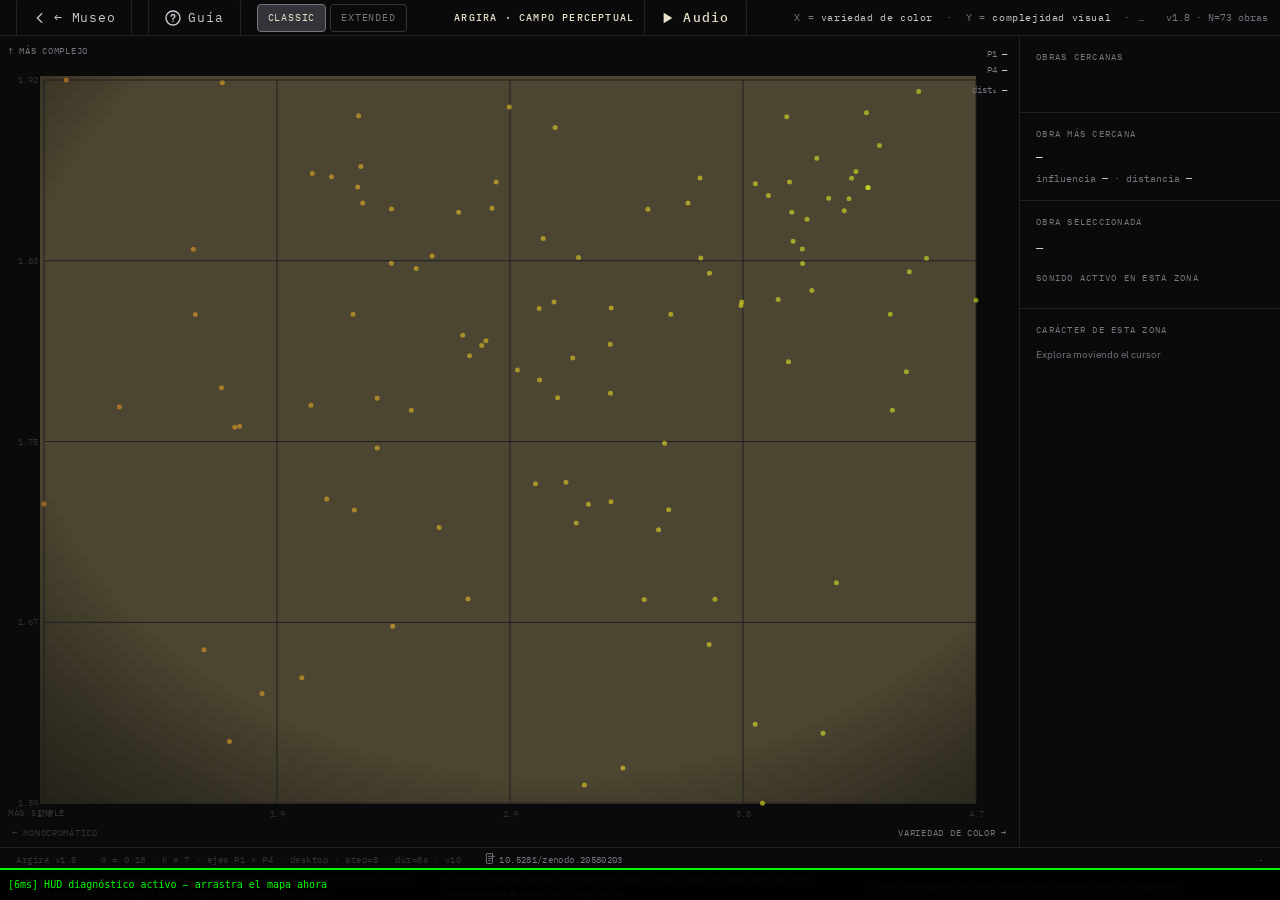
==== index.html @ 4bb85583 "Add files via upload" ====
<!DOCTYPE html>
<html lang="es">
<head>
<meta charset="UTF-8">
<meta name="viewport" content="width=device-width, initial-scale=1.0">
<title>Argira — Campo Perceptual</title>
<style>
  @import url('https://fonts.googleapis.com/css2?family=IBM+Plex+Mono:wght@300;400;500&family=IBM+Plex+Sans:wght@300;400&display=swap');

  *, *::before, *::after { box-sizing: border-box; margin: 0; padding: 0; }

  /* SKIP LINK — WCAG 2.4.1
     VoiceOver iOS lee skip-links aunque no reciban foco por teclado.
     clip-path/clip es el patrón correcto: oculta visualmente pero
     mantiene el nodo en el árbol de accesibilidad. */
  .skip-link {
    position: absolute;
    top: 8px;
    left: 16px;
    z-index: 9999;
    padding: 10px 18px;
    background: #e8e0c8;
    color: #0a0a0b;
    font-family: 'IBM Plex Mono', monospace;
    font-size: 13px;
    font-weight: 500;
    border-radius: 4px;
    text-decoration: none;
    clip: rect(0 0 0 0);
    clip-path: inset(50%);
    white-space: nowrap;
    overflow: hidden;
    width: 1px;
    height: 1px;
  }
  .skip-link:focus {
    clip: auto;
    clip-path: none;
    width: auto;
    height: auto;
    overflow: visible;
    white-space: normal;
    outline: 3px solid #e8c84a;
    outline-offset: 2px;
  }

  /* BOTÓN VOLVER AL MUSEO — dentro del header, no fixed */
  #btn-volver-museo {
    display: flex;
    align-items: center;
    gap: 7px;
    padding: 10px 16px;
    min-height: 44px;
    background: transparent;
    border: 1.5px solid var(--border);
    border-radius: 6px;
    color: var(--text);
    font-family: var(--mono);
    font-size: 13px;
    letter-spacing: 0.06em;
    text-decoration: none;
    cursor: pointer;
    white-space: nowrap;
    flex-shrink: 0;
    transition: background 0.15s, color 0.15s, border-color 0.15s;
  }
  #btn-volver-museo:hover {
    background: var(--accent);
    color: #0a0a0b;
    border-color: var(--accent);
  }
  #btn-volver-museo:focus-visible {
    background: var(--accent);
    color: #0a0a0b;
    border-color: var(--accent);
    outline: 3px solid #e8c84a;
    outline-offset: 2px;
  }

  :root {
    --bg:       #0a0a0b;
    --surface:  #111113;
    --border:   #222226;
    --dim:      #333339;
    --text:     #c8c8d0;
    --muted:    #767680; /* era #55555f — ratio 3.6:1 → ahora ≈4.6:1 AA */
    --accent:   #e8e0c8;
    --cursor:   #ffffff;
    --heat-lo:  #1a2a3a;
    --heat-hi:  #4a3a1a;
    --mono: 'IBM Plex Mono', monospace;
    --sans: 'IBM Plex Sans', sans-serif;
  }

  html, body {
    height: 100%;
    background: var(--bg);
    color: var(--text);
    font-family: var(--mono);
    font-size: 12px;
    line-height: 1.5;
    overflow: hidden;
    overscroll-behavior: none;
  }

  #app {
    display: grid;
    grid-template-columns: 1fr 260px;
    grid-template-rows: 36px 1fr 24px auto;
    grid-template-areas:
      "header  header"
      "canvas  panel"
      "footer  footer"
      "desc    desc";
    /* 100dvh (no svh): #app debe cubrir siempre la pantalla VISIBLE real,
       incluso cuando la barra de Chrome se oculta y el viewport crece —
       si no, queda un hueco debajo y la página entera hace scroll.
       El mapa no salta por esto: mapWrap/panel usan svh (ver más abajo),
       así que aunque #app crezca un poco, ellos no fluctúan; solo puede
       quedar un margen inerte que overflow:hidden en body ya contiene. */
    height: 100dvh;
    gap: 0;
  }

  /* HEADER */
  header {
    grid-area: header;
    display: flex;
    align-items: center;
    padding: 0 12px 0 16px;
    border-bottom: 1px solid var(--border);
    gap: 16px;
    overflow: hidden;
  }
  .logo {
    display: none; /* oculto temporalmente — rollback: cambiar a display:block */
  }
  .header-axes {
    font-size: 10px;
    color: var(--muted);
    letter-spacing: 0.06em;
    overflow: hidden;
    text-overflow: ellipsis;
    white-space: nowrap;
    flex: 1;
    min-width: 0;
  }
  .header-axes span { color: var(--text); }
  .header-right {
    font-size: 10px;
    color: var(--muted);
    white-space: nowrap;
    flex-shrink: 0;
  }
  @media (max-width: 700px), (pointer: coarse) {
    .header-axes { display: none; }
    .header-right { display: none; }
    #btn-volver-museo { font-size: 12px; padding: 8px 10px; gap: 0; }
    #btn-volver-museo .label-long { display: none; }
  }
  /* label responsivo — breakpoint ampliado para cubrir móviles landscape y tablets */
  .label-short { display: none; }
  @media (max-width: 960px) {
    .label-long  { display: none; }
    .label-short { display: inline; }
  }

  /* CANVAS AREA */
  #mapWrap {
    grid-area: canvas;
    position: relative;
    overflow: hidden;
    border-right: 1px solid var(--border);
    min-height: 0;
    touch-action: none; /* impide que Android interprete el gesto como scroll */
  }
  canvas {
    display: block;
    width: 100%;
    height: 100%;
    touch-action: none;
    cursor: none; /* cursor personalizado: solo en el área del mapa, no en controles */
  }

  /* MAP NODES — foco visible para teclado / AT (WCAG 2.4.7)
     El outline se renderiza aunque el botón tenga opacity:0.
     No requiere lógica canvas — CSS puro, más simple y fiable. */
  #map-overlay,
  .map-node {
    touch-action: none;
  }
  .map-node:focus-visible {
    outline: 2px solid #e8c84a;
    outline-offset: 2px;
    border-radius: 50%;
  }

  /* AXIS LABELS on canvas */
  .axis-label {
    position: absolute;
    font-family: var(--mono);
    font-size: 9px;
    color: var(--muted);
    letter-spacing: 0.08em;
    pointer-events: none;
    text-transform: uppercase;
  }
  #axisX { bottom: 8px; right: 12px; }
  #axisY { top: 8px; left: 8px; }
  #axisX-lo { bottom: 8px; left: 12px; color: var(--dim); }
  #axisY-lo { bottom: 28px; left: 8px; color: var(--dim); }

  /* COORDINATES */
  #coords {
    position: absolute;
    top: 10px;
    right: 12px;
    font-size: 9px;
    color: var(--muted);
    text-align: right;
    pointer-events: none;
    line-height: 1.8;
  }
  #coords .val { color: var(--text); }

  /* SIDE PANEL */
  #panel {
    grid-area: panel;
    display: flex;
    flex-direction: column;
    overflow: hidden;
    min-height: 0;
    min-width: 0;
  }

  .panel-section {
    padding: 14px 16px;
    border-bottom: 1px solid var(--border);
    min-width: 0;
    overflow-wrap: anywhere;
  }
  .panel-label {
    font-size: 9px;
    letter-spacing: 0.14em;
    color: var(--muted);
    text-transform: uppercase;
    margin-bottom: 10px;
  }

  /* DOMINANT WORK — fila: texto a la izquierda, miniatura a la derecha.
     Tamaño en em (no px fijo) para escalar con el tamaño de fuente del
     contexto: más grande en desktop, compacta en móvil. Se mantiene
     acotada al alto natural del bloque de texto (título + score) para
     no aumentar la altura de la fila del panel: en desktop #panel
     comparte fila 1fr con #mapWrap, así que cualquier crecimiento del
     panel encoge el mapa y "mueve" los puntos dibujados. */
  #dominantRow {
    display: flex;
    align-items: flex-start;
    gap: 10px;
  }
  #dominantTextCol {
    flex: 1;
    min-width: 0;
  }
  /* #dominantImgWrap eliminado del HTML (ver comentario junto a #dominantRow):
     su carga asíncrona coincidía con el resize del mapa al soltar el touch. */

  #dominantTitle {
    font-size: 11px;
    color: var(--accent);
    font-weight: 500;
    line-height: 1.4;
    margin-bottom: 6px;
    word-break: break-word;
  }
  #dominantScore {
    font-size: 10px;
    color: var(--muted);
  }
  #dominantScore span { color: var(--text); }

  /* NEIGHBOURS */
  #neighbours {
    display: flex;
    flex-direction: column;
    gap: 8px;
    max-height: 220px;
    overflow-y: auto;
    padding: 14px 16px;
  }
  .neighbour-row {
    display: grid;
    grid-template-columns: 1fr auto;
    gap: 4px;
    align-items: center;
  }
  .n-label {
    font-size: 10px;
    color: var(--text);
    white-space: nowrap;
    overflow: hidden;
    text-overflow: ellipsis;
  }
  .n-weight {
    font-size: 10px;
    color: var(--muted);
    text-align: right;
    min-width: 36px;
  }
  .n-bar-wrap {
    grid-column: 1 / -1;
    height: 2px;
    background: var(--border);
    border-radius: 1px;
  }
  .n-bar {
    height: 100%;
    background: var(--accent);
    border-radius: 1px;
    transition: width 0.12s ease;
  }

  /* SONIC PARAMS */
  .sonic-grid {
    display: grid;
    grid-template-columns: auto 1fr auto;
    gap: 3px 8px;
    align-items: center;
  }
  .s-key { font-size: 9px; color: var(--muted); }
  .s-bar-wrap { height: 2px; background: var(--border); border-radius: 1px; }
  .s-bar { height: 100%; background: var(--dim); border-radius: 1px; transition: width 0.12s ease; }
  .s-val { font-size: 9px; color: var(--text); text-align: right; }

  /* REGION */
  #regionText {
    font-size: 10px;
    color: var(--muted);
    line-height: 1.6;
    font-family: var(--sans);
    word-break: break-word;
    overflow-wrap: anywhere;
  }

  /* ANCHOR IMAGE — caja de preview grande eliminada del HTML (ver comentario
     junto a #anchorSection): recortaba la imagen (object-fit:cover en
     80/120px) y su carga asíncrona coincidía con el resize del mapa al
     soltar el touch. Solo se conserva el título. */

  #dominantTitle, #anchorTitle {
    word-break: break-word;
    overflow-wrap: anywhere;
    white-space: normal;
  }

  /* FOOTER PINNED */
  #pinnedState {
    display: none;
    gap: 6px;
    align-items: center;
    flex-shrink: 1;
    min-width: 0;
    max-width: 45%;
    overflow: hidden;
  }
  #pinnedTitle {
    color: var(--text);
    letter-spacing: 0.04em;
    overflow: hidden;
    text-overflow: ellipsis;
    white-space: nowrap;
    min-width: 0;
  }

  /* STATUS BAR */
  footer {
    grid-area: footer;
    display: flex;
    align-items: center;
    padding: 0 16px;
    border-top: 1px solid var(--border);
    gap: 24px;
    font-size: 9px;
    color: var(--muted);
    letter-spacing: 0.06em;
    overflow: hidden;
    min-width: 0;
  }
  footer span { color: var(--dim); }
  #status { margin-left: auto; flex-shrink: 0; }
  /* modeLabel: texto informativo largo (σ, k, ejes) — se trunca antes que
     forzar el ensanche del footer al aparecer pinnedState al soltar. */
  #modeLabel {
    flex-shrink: 1;
    min-width: 0;
    overflow: hidden;
    text-overflow: ellipsis;
    white-space: nowrap;
  }
  /* ── MÓVIL: layout vertical + bottom sheet ─────────────── */
  @media (max-width: 700px), (pointer: coarse) {
    #app {
      grid-template-columns: 1fr;
      /* mapWrap y panel usan alturas fijas en svh (small viewport height:
         el tamaño MÁS PEQUEÑO posible, con la barra de Chrome visible).
         svh no cambia cuando la barra se oculta/muestra al tocar la
         pantalla — a diferencia de dvh, que sí fluctúa con cada touch y
         disparaba un resize real del canvas justo al soltar el dedo. */
      grid-template-rows: 36px 62svh 22svh 24px auto;
      grid-template-areas:
        "header"
        "canvas"
        "panel"
        "footer"
        "desc";
    }
    #mapWrap {
      border-right: none;
      border-bottom: 1px solid var(--border);
      height: 62svh;
      min-height: 0;
      min-width: 0;
    }
    #panel {
      grid-row: 3;
      height: 22svh;
      min-height: 80px;
      overflow-y: auto;
      overflow-x: hidden;
      border-top: 2px solid var(--border);
      flex-direction: column;
      flex-wrap: nowrap;
      background: var(--surface);
      position: relative;
    }
    /* panel drag handle visual — aria-hidden, el botón real está en HTML */
    /* DESACTIVADO: caja gris visible debajo del mapa — comentado a petición.
       Para reactivar, descomentar el bloque de abajo. */
    /*
    #panel::before {
      content: '';
      display: block;
      width: 40px;
      height: 4px;
      background: var(--dim);
      border-radius: 2px;
      margin: 8px auto 4px;
      flex-shrink: 0;
      flex-basis: 100%;
      pointer-events: none;
    }
    */
    #panel-toggle-btn {
      position: absolute;
      top: 0; left: 0; right: 0;
      height: 24px;
      background: transparent;
      border: none;
      cursor: ns-resize;
      z-index: 1;
    }
    #panel-toggle-btn:focus {
      outline: 2px solid #e8c84a;
      outline-offset: -2px;
    }
    /* Altura fija siempre — antes crecía a 55dvh y encogía #mapWrap (1fr),
       lo que disparaba resize() del canvas y "movía" los puntos del mapa.
       Ahora el panel no cambia de tamaño; solo se hace scroll interno
       (#panel ya tiene overflow-y:auto) para ver más contenido. */
    #panel.expanded { height: 22svh; }
    .panel-section { flex: 0 0 auto; width: 100%; border-right: none; }
    #dominantTitle { font-size: 10px; }
    /* Antes oculto (display:none) hasta expandir el panel — con el panel
       ahora en columna con scroll único, se muestra siempre pero con
       altura propia acotada + scroll interno, para no empujar el resto
       de secciones fuera de vista. */
    #neighbours { max-height: 78px; overflow-y: auto; flex: 0 0 auto; }
    footer { font-size: 8px; gap: 8px; padding: 0 8px; }
  }

  /* DESCRIPTION BAR — collapsible on mobile */
  #descBar {
    grid-area: desc;
    display: flex;
    align-items: stretch;
    border-top: 1px solid var(--border);
    background: var(--surface);
    font-size: 9px;
    color: var(--muted);
    line-height: 1.55;
    font-family: var(--sans);
    overflow: hidden;
  }
  /* Toggle button — hidden on desktop */
  #descToggle {
    display: none;
  }
  #descContent {
    display: flex;
    align-items: center;
    padding: 0 16px;
    gap: 10px;
    flex: 1;
  }
  #descBar .desc-sep {
    color: var(--dim);
    flex-shrink: 0;
  }
  #descBar .desc-block {
    flex: 1;
  }
  @media (max-width: 700px), (pointer: coarse) {
    #descBar {
      font-size: 8px;
      flex-direction: column;
    }
    #descToggle {
      display: flex;
      align-items: center;
      justify-content: space-between;
      padding: 0 10px;
      min-height: 28px;
      background: transparent;
      border: none;
      color: var(--muted);
      font-family: var(--mono);
      font-size: 8px;
      letter-spacing: 0.08em;
      text-transform: uppercase;
      cursor: pointer;
      width: 100%;
      text-align: left;
    }
    #descToggle:focus {
      outline: 2px solid #e8c84a;
      outline-offset: -2px;
    }
    #descToggle .desc-chevron {
      font-size: 10px;
      transition: transform 0.2s;
      color: var(--dim);
    }
    #descBar.open #descToggle .desc-chevron { transform: rotate(180deg); }
    #descContent {
      display: none;
      flex-direction: column;
      padding: 0 10px 10px;
      gap: 6px;
      align-items: flex-start;
    }
    #descBar.open #descContent { display: flex; }
    #descBar .desc-sep { display: none; }
    #descBar .desc-block { flex: none; }
  }

  /* ── SELECTOR DE MODO ───────────────────────────────── */
  #mode-selector {
    display: flex;
    align-items: center;
    gap: 4px;
    flex-shrink: 0;
  }
  .mode-btn {
    padding: 5px 10px;
    min-height: 28px;
    background: transparent;
    border: 1px solid var(--dim);
    border-radius: 4px;
    color: var(--muted);
    font-family: var(--mono);
    font-size: 10px;
    letter-spacing: 0.08em;
    text-transform: uppercase;
    cursor: pointer;
    white-space: nowrap;
    transition: background 0.15s, color 0.15s, border-color 0.15s;
  }
  .mode-btn:hover {
    border-color: var(--muted);
    color: var(--text);
  }
  .mode-btn.active {
    background: var(--dim);
    border-color: var(--muted);
    color: var(--accent);
  }
  .mode-btn:focus-visible {
    outline: 2px solid #e8c84a;
    outline-offset: 2px;
  }
  @media (max-width: 700px), (pointer: coarse) {
    #mode-selector { gap: 3px; }
    .mode-btn { font-size: 9px; padding: 4px 7px; }
  }

  /* ── BOTÓN AYUDA EN HEADER ──────────────────────────── */
  #btn-ayuda {
    display: flex;
    align-items: center;
    gap: 7px;
    padding: 10px 16px;
    min-height: 44px;
    background: transparent;
    border: 1.5px solid var(--border);
    border-radius: 6px;
    color: var(--text);
    font-family: var(--mono);
    font-size: 13px;
    letter-spacing: 0.06em;
    cursor: pointer;
    white-space: nowrap;
    flex-shrink: 0;
    transition: background 0.15s, color 0.15s, border-color 0.15s;
  }
  #btn-ayuda:hover {
    background: var(--dim);
    border-color: var(--muted);
  }
  #btn-ayuda:focus-visible {
    outline: 3px solid #e8c84a;
    outline-offset: 2px;
  }

  /* ── BACKDROP ───────────────────────────────────────── */
  #ayuda-backdrop {
    position: fixed;
    inset: 0;
    background: rgba(0,0,0,0.72);
    z-index: 10000;
    backdrop-filter: blur(2px);
    animation: backdropIn 0.18s ease;
  }
  @keyframes backdropIn { from { opacity: 0; } to { opacity: 1; } }

  /* ── MODAL ──────────────────────────────────────────── */
  #ayuda-modal {
    position: fixed;
    top: 50%;
    left: 50%;
    transform: translate(-50%, -50%);
    z-index: 10001;
    width: min(560px, calc(100vw - 24px));
    background: var(--surface);
    border: 1px solid var(--dim);
    border-radius: 6px;
    box-shadow: 0 24px 64px rgba(0,0,0,0.7);
    animation: modalIn 0.2s cubic-bezier(0.16,1,0.3,1);
    outline: none;
  }
  @keyframes modalIn {
    from { opacity: 0; transform: translate(-50%, calc(-50% + 12px)); }
    to   { opacity: 1; transform: translate(-50%, -50%); }
  }

  #ayuda-inner {
    padding: 26px 28px 24px;
  }

  /* Header del modal */
  #ayuda-header {
    display: flex;
    align-items: center;
    margin-bottom: 18px;
  }
  #ayuda-titulo {
    font-size: 13px;
    font-weight: 500;
    letter-spacing: 0.14em;
    color: var(--accent);
    text-transform: uppercase;
  }
  #ayuda-close {
    display: flex;
    align-items: center;
    justify-content: center;
    gap: 8px;
    width: 100%;
    min-height: 44px;
    margin-top: 8px;
    background: transparent;
    border: 1.5px solid var(--border);
    border-radius: 6px;
    color: var(--muted);
    cursor: pointer;
    font-family: var(--mono);
    font-size: 13px;
    letter-spacing: 0.08em;
    transition: color 0.12s, border-color 0.12s, background 0.12s;
  }
  #ayuda-close:hover { color: var(--text); border-color: var(--muted); background: var(--dim); }
  #ayuda-close:focus-visible { outline: 3px solid #e8c84a; outline-offset: 2px; }

  /* Lista de pasos */
  #ayuda-pasos {
    list-style: none;
    display: flex;
    flex-direction: column;
    gap: 20px;
    margin-bottom: 24px;
  }
  #ayuda-pasos li {
    display: grid;
    grid-template-columns: 24px 1fr;
    gap: 12px;
    align-items: start;
    font-size: 15px;
    color: var(--text);
    line-height: 1.7;
    font-family: var(--sans);
  }
  .ayuda-num {
    font-family: var(--mono);
    font-size: 11px;
    color: var(--muted);
    letter-spacing: 0.06em;
    padding-top: 3px;
  }
  #ayuda-pasos strong { color: var(--accent); font-weight: 500; }

  /* Botón escuchar */
  #ayuda-audio-btn {
    display: flex;
    align-items: center;
    gap: 7px;
    width: 100%;
    padding: 11px 16px;
    background: transparent;
    border: 1px solid var(--dim);
    border-radius: 4px;
    color: var(--muted);
    font-family: var(--mono);
    font-size: 12px;
    letter-spacing: 0.08em;
    cursor: pointer;
    margin-bottom: 20px;
    transition: color 0.12s, border-color 0.12s, background 0.12s;
  }
  #ayuda-audio-btn:hover { color: var(--text); border-color: var(--muted); }
  #ayuda-audio-btn.playing { color: var(--accent); border-color: var(--accent); }
  #ayuda-audio-btn:focus-visible { outline: 3px solid #e8c84a; outline-offset: 2px; }

  /* NAV — logo-group, btn-audio-header */
  .logo-group {
    display: flex;
    align-items: center;
    gap: 10px;
    flex-shrink: 0;
  }

  /* ── BLOQUE CENTRAL HEADER ──────────────────────────── */
  .header-center-block {
    display: flex;
    align-items: center;
    gap: 10px;
    flex: 1;
    justify-content: center;
    min-width: 0;
    overflow: hidden;
  }
  .header-title-text {
    font-size: 10px;
    font-family: var(--mono);
    color: var(--accent);
    letter-spacing: 0.12em;
    font-weight: 500;
    white-space: nowrap;
    overflow: hidden;
    text-overflow: ellipsis;
    flex-shrink: 1;
    min-width: 0;
  }
  @media (max-width: 700px), (pointer: coarse) {
    .header-title-text { display: none; }
    .header-center-block { justify-content: flex-start; flex: 0 0 auto; }
  }
  #btn-audio-header {
    display: flex;
    align-items: center;
    gap: 8px;
    padding: 10px 16px;
    min-height: 44px;
    background: transparent;
    border: 1.5px solid var(--border);
    border-radius: 6px;
    color: var(--accent);
    font-family: var(--mono);
    font-size: 13px;
    font-weight: 500;
    letter-spacing: 0.10em;
    cursor: pointer;
    white-space: nowrap;
    flex-shrink: 1;
    min-width: 0;
    max-width: 260px;
    transition: background 0.15s, color 0.15s, border-color 0.15s;
  }
  #btn-audio-header:hover { background: var(--accent); color: #0a0a0b; border-color: var(--accent); }
  #btn-audio-header:focus-visible { outline: 3px solid #e8c84a; outline-offset: 2px; }
  #btn-audio-header[aria-pressed="true"] {
    background: var(--dim);
    border-color: var(--muted);
    color: var(--accent);
  }

</style>
<link rel="stylesheet" href="explorer.css">
</head>



  <body>
<!-- Título de página para VoiceOver — visualmente oculto, siempre en árbol AT -->
<h1 style="position:absolute;clip:rect(0 0 0 0);clip-path:inset(50%);width:1px;height:1px;overflow:hidden;white-space:nowrap;">Argira, Campo Perceptual</h1>
<!-- NAVEGACIÓN ACCESIBLE — dos patrones distintos:
     skip-to-museum : gateway externo → lleva al contexto padre (museo)
     skip-to-panel  : skip link interno → accesibilidad intra-app (WCAG 2.4.1) -->
<a class="skip-link" href="https://argira.eus/argira-sonification/" id="skip-to-museum">Ir al Museo Accesible Argira</a>
<!-- Región de anuncio para lectores de pantalla — invisible, siempre presente -->
<div id="sr-announcer"
     role="status"
     aria-live="polite"
     aria-atomic="true"
     style="position:absolute;left:-999px;width:1px;height:1px;overflow:hidden;"></div>
<a class="skip-link" href="#panel" id="skip-to-panel">Ir al panel de estado</a>

<div id="app" role="application" aria-label="Campo perceptual interactivo de Argira">

  <header>
    <!-- Orden DOM = orden de tabulación para lectores de pantalla:
         1. Volver al museo  2. Guía  3. Audio/Campo perceptual -->
    <a id="btn-volver-museo"
       href="https://argira.eus/argira-sonification/"
       aria-label="Volver al Museo Accesible de Argira, sonificación de pinturas con VoiceOver y TalkBack">
      <svg width="14" height="14" viewBox="0 0 16 16" fill="none" aria-hidden="true">
        <path d="M10 3L5 8l5 5" stroke="currentColor" stroke-width="1.6" stroke-linecap="round" stroke-linejoin="round"/>
      </svg>
      <span class="label-long" aria-hidden="true">← Museo</span>
    </a>
    <button id="btn-ayuda"
            aria-label="Guía de uso accesible"
            aria-haspopup="dialog"
            aria-expanded="false">
      <svg width="16" height="16" viewBox="0 0 16 16" fill="none" aria-hidden="true">
        <circle cx="8" cy="8" r="7" stroke="currentColor" stroke-width="1.4"/>
        <path d="M6.2 6.3c0-1 .8-1.8 1.8-1.8s1.8.8 1.8 1.8c0 .8-.5 1.3-1.1 1.7C8.1 8.4 8 8.8 8 9.3" stroke="currentColor" stroke-width="1.4" stroke-linecap="round"/>
        <circle cx="8" cy="11.2" r=".75" fill="currentColor"/>
      </svg>
      Guía
    </button>
    <div id="mode-selector" role="group" aria-label="Selector de modo sonoro">
      <button class="mode-btn active" id="btn-mode-classic"
              aria-pressed="true"
              title="Modo classic: solo capa C1">classic</button>
      <button class="mode-btn" id="btn-mode-extended"
              aria-pressed="false"
              title="Modo extended: C1 + C2 + C3 + C4">extended</button>
    </div>
    <div class="header-center-block">
      <span class="header-title-text" aria-label="Argira · Campo Perceptual">
        <span class="label-long" aria-hidden="true">ARGIRA · CAMPO PERCEPTUAL</span>
        <span class="label-short" aria-hidden="true">ARGIRA</span>
      </span>
      <button id="btn-audio-header"
              aria-label="Iniciar campo perceptual de audio, explora obras con sonido"
              aria-pressed="false"
              title="Activar / desactivar audio del campo perceptual">
        <svg width="14" height="14" viewBox="0 0 16 16" fill="none" aria-hidden="true">
          <polygon points="3,2 13,8 3,14" fill="currentColor"/>
        </svg>
        <span class="label-long" aria-hidden="true">Audio</span>
        <span class="label-short" aria-hidden="true">Campo perceptual</span>
      </button>
    </div>
    <div class="logo">Mapa perceptual</div>
    <div class="header-axes">
      X = <span>variedad de color</span> &nbsp;·&nbsp;
      Y = <span>complejidad visual</span> &nbsp;·&nbsp;
      arriba = mayor complejidad
    </div>
    <div class="header-right">v1.8 · N=73 obras</div>
  </header>

  <div id="mapWrap" role="group" aria-label="Mapa perceptual de obras. 73 obras navegables. Desliza para explorar. Pulsa Enter para abrir una obra." tabindex="0">
    <canvas id="map" aria-hidden="true"></canvas>
    <div class="axis-label" id="axisX" aria-hidden="true">variedad de color →</div>
    <div class="axis-label" id="axisX-lo" aria-hidden="true">← monocromático</div>
    <div class="axis-label" id="axisY" aria-hidden="true">↑ más complejo</div>
    <div class="axis-label" id="axisY-lo" aria-hidden="true">más simple</div>
    <div id="coords" aria-hidden="true">
      <div>P1 <span class="val" id="cP1">—</span></div>
      <div>P4 <span class="val" id="cP4">—</span></div>
      <div style="margin-top:4px">dist₁ <span class="val" id="cDist">—</span></div>
    </div>
  </div>

  <section id="panel" tabindex="-1" aria-label="Estado del campo perceptual">
    <button id="panel-toggle-btn" aria-expanded="false" aria-controls="panel" aria-label="Expandir panel de información" hidden></button>

    <div class="panel-section" style="padding-bottom:10px" role="group" aria-label="Obras cercanas">
      <div class="panel-label" aria-hidden="true">Obras cercanas</div>
      <div id="neighbours"></div>
    </div>

    <div class="panel-section" role="group" aria-label="Obra más cercana">
      <div class="panel-label" aria-hidden="true">Obra más cercana</div>
      <div id="dominantRow">
        <div id="dominantTextCol">
          <div id="dominantTitle">—</div>
          <div id="dominantScore" aria-hidden="true">influencia <span id="dWeight">—</span> · distancia <span id="dDist">—</span></div>
        </div>
        <!-- Miniatura desactivada: su carga asíncrona coincidía con el
             resize del mapa al soltar el touch, causando un ensanche
             visible. Ver guards en updatePanel() (elDominantImgWrap). -->
        <!--
        <div id="dominantImgWrap" class="img-hidden" aria-hidden="true">
          <img id="dominantImg" src="" alt="" />
        </div>
        -->
      </div>
    </div>

    <div id="anchorSection" class="panel-section" style="padding-bottom:0;border-bottom:none">
      <div class="panel-label" aria-hidden="true">Obra seleccionada</div>
      <div id="anchorTitle">—</div>
      <!-- Caja de preview grande desactivada: recortaba la imagen
           (object-fit:cover en 80/120px) y contribuía al mismo ensanche
           del panel al soltar el touch. Ver guards en setAnchorFromHover(). -->
      <!--
      <div id="anchorImgWrap" class="img-hidden" aria-hidden="true">
        <img id="anchorImg" src="" alt="" />
      </div>
      -->
    </div>

    <div class="panel-section" role="group" aria-label="Parámetros sonoros activos">
      <div class="panel-label" aria-hidden="true">Sonido activo en esta zona</div>
      <div class="sonic-grid" id="sonicGrid"></div>
    </div>

    <div class="panel-section" style="border-bottom:none" role="group" aria-label="Carácter de la zona">
      <div class="panel-label" aria-hidden="true">Carácter de esta zona</div>
      <div id="regionText">Explora moviendo el cursor</div>
    </div>
  </section>

  <footer>
    <span aria-hidden="true">Argira v1.8</span>
    <div id="pinnedState" style="display:none" role="status" aria-live="polite" aria-label="Obra seleccionada">
      <span style="color:var(--accent)" aria-hidden="true">▶</span>
      <span id="pinnedTitle" style="color:var(--text);letter-spacing:0.04em"></span>
    </div>
    <span id="modeLabel" aria-hidden="true">σ = 0.18 · k = 7 · ejes P1 × P4</span>
    <a href="https://doi.org/10.5281/zenodo.20580203" target="_blank" rel="noopener noreferrer" style="color:var(--muted);text-decoration:none;letter-spacing:0.04em;" aria-label="Registro en Zenodo, DOI 10.5281/zenodo.20580203">
      <svg width="11" height="11" viewBox="0 0 16 16" fill="none" aria-hidden="true" focusable="false" style="vertical-align:-1px;margin-right:3px"><rect x="2" y="1" width="9" height="14" rx="1" stroke="currentColor" stroke-width="1.4"/><path d="M5 5h5M5 8h5M5 11h3" stroke="currentColor" stroke-width="1.2" stroke-linecap="round"/><path d="M11 1v4h3" stroke="currentColor" stroke-width="1.2" stroke-linecap="round" stroke-linejoin="round"/></svg>10.5281/zenodo.20580203</a>
    <div id="status" role="status" aria-live="polite" aria-label="Estado" aria-hidden="true">·</div>
  </footer>

  <div id="descBar">
    <button id="descToggle"
            aria-expanded="false"
            aria-controls="descContent"
            aria-label="Cómo funciona este campo, contraído. Activar para leer la descripción">
      <span aria-hidden="true">Cómo funciona este campo</span>
      <span class="desc-chevron" aria-hidden="true">▾</span>
    </button>
    <div id="descContent" aria-hidden="true">
      <span class="desc-block">
        Cada punto es una obra. La posición indica su carácter visual: izquierda = colores uniformes, derecha = mucha variedad de color; abajo = formas simples, arriba = texturas complejas.
      </span>
      <span class="desc-sep">·</span>
      <span class="desc-block">
        Al moverte, el sonido cambia continuamente según la zona. Al tocar una obra, suena una frase musical derivada de sus vecinos más próximos.
      </span>
      <span class="desc-sep">·</span>
      <span class="desc-block">
        El campo es navegable por sonido sin necesidad de ver la pantalla ni desplazarse.
      </span>
    </div>
  </div>

  <div id="ayuda-backdrop" hidden aria-hidden="true"></div>

</div><!-- /#app -->
<div id="ayuda-modal"
     role="dialog"
     aria-modal="true"
     aria-labelledby="ayuda-titulo"
     aria-describedby="ayuda-pasos"
     tabindex="-1"
     hidden>
  <div id="ayuda-inner">
    <div id="ayuda-header">
      <span id="ayuda-titulo">Guía rápida</span>
    </div>
    <button id="ayuda-audio-btn">
      <svg id="ayuda-audio-icon" width="13" height="13" viewBox="0 0 16 16" fill="none" aria-hidden="true">
        <polygon points="3,2 13,8 3,14" fill="currentColor"/>
      </svg>
      <span id="ayuda-audio-label">Escuchar guía</span>
    </button>
    <ol id="ayuda-pasos" aria-label="Pasos para usar el campo perceptual">
      <li>
        <span class="ayuda-num" aria-hidden="true">1</span>
        <span><strong>Mueve el cursor</strong> (o el dedo) por la pantalla. El sonido cambia en tiempo real según la zona.</span>
      </li>
      <li>
        <span class="ayuda-num" aria-hidden="true">2</span>
        <span>Cada <strong>punto es una obra de arte</strong>. La posición refleja su carácter visual: izquierda = colores uniformes, derecha = mucha variedad; abajo = formas simples, arriba = texturas complejas.</span>
      </li>
      <li>
        <span class="ayuda-num" aria-hidden="true">3</span>
        <span><strong>Toca un punto</strong> para ver la obra en el panel. <strong>Doble toque</strong> abre la obra con sus controles: escuchar, información e imagen.</span>
      </li>
      <li>
        <span class="ayuda-num" aria-hidden="true">4</span>
        <span>El panel inferior describe la <strong>obra más cercana</strong> y los parámetros sonoros de esa zona.</span>
      </li>
      <li>
        <span class="ayuda-num" aria-hidden="true">5</span>
        <span>Puedes usar el campo <strong>solo con sonido</strong>, sin necesidad de ver la pantalla.</span>
      </li>
    </ol>
    <button id="ayuda-close" aria-label="Cerrar guía">
      <svg width="14" height="14" viewBox="0 0 16 16" fill="none" aria-hidden="true">
        <path d="M3 3l10 10M13 3L3 13" stroke="currentColor" stroke-width="1.6" stroke-linecap="round"/>
      </svg>
      Cerrar
    </button>
  </div>
</div>

<script>
// ══════════════════════════════════════════════════════════════════════
//  ARGIRA · CAMPO PERCEPTUAL v10 — ESPECIFICACIÓN DE INVARIANTES
//
//  Este bloque define los contratos del sistema. Son precondiciones que
//  deben preservarse ante cualquier cambio de código. Si una invariante
//  se rompe, la consistencia perceptual del instrumento se degrada.
//
//  FÍSICA (no negociable — define geometría del campo)
//  ───────────────────────────────────────────────────
//  F1. P-space es estático: los rangos P1_MIN/P1_MAX/P4_MIN/P4_MAX se
//      derivan del catálogo una sola vez en runtime. No cambian durante
//      la sesión. Si el catálogo se amplia en sesión, se requiere flush
//      completo de anchorHistory (sus nodos están normalizados contra
//      los rangos del momento del push, no contra rangos futuros).
//
//  F2. query(p1, p4) es función pura: no modifica estado, no depende de
//      anchorHistory, anchorState ni hoverState. Dado (p1,p4), devuelve
//      siempre el mismo resultado con el mismo catálogo. Esta propiedad
//      garantiza reproducibilidad del campo entre sesiones y usuarios.
//
//  F3. _historyDistP usa normP1/normP4 globales. Si F1 se rompe,
//      _historyDistP produce distancias inconsistentes entre nodos
//      empujados antes y después del cambio de rango → "ghost nodes".
//
//  MEMORIA (capa fenomenológica — no input del kernel)
//  ────────────────────────────────────────────────────
//  M1. anchorHistory es traza del observador, no deformación del campo.
//      Ninguna función de query, kernel o síntesis puede leerla.
//      Su único rol es visual (drawHistory) y de thinning interno.
//
//  M2. HISTORY_MIN_DIST define la resolución mínima de la memoria
//      espacial. Reducirlo aumenta densidad de trayectoria pero puede
//      saturar el soft cap y degradar el thinning. Valor actual: 0.08.
//
//  M3. nodeAlpha(i) usa t = i/(n-1), nunca i ni i/HISTORY_MAX.
//      Razón: t debe ser [0,1] independiente del tamaño de history.
//      i absoluto → decay explosivo al insertar nodos.
//      i/HISTORY_MAX → underflow cuando n < HISTORY_MAX.
//
//  EVENTOS (discretos — separados del continuo)
//  ─────────────────────────────────────────────
//  E1. hoverState en setAnchorFromHover es siempre resultado de al menos
//      un frame completo de query(). Garantizado por el buffer de input:
//      onMove escribe en ptrBuf (productor puro), rafLoop consume y
//      resuelve query() antes de asignar hoverState (consumidor único).
//      pointerup llega después del frame → hoverState ya es estable.
//
//  E2. commit = snapshot inmutable de hoverState en el instante del tap.
//      Una vez creado, ningún cambio de hoverState, cursor o catálogo
//      lo modifica. Visual y audio derivan del mismo objeto commit.
//
//  E3. playAnchor no lee hoverState ni anchorHistory. Solo usa commit.
//      Esto garantiza que el audio de un evento es reproducible dado
//      el mismo commit, independientemente del estado del cursor.
//
//  AUDIO (dos capas con contratos de no-interferencia)
//  ────────────────────────────────────────────────────
//  A1. Capa 1 (fieldOsc): función de hoverState + entropía local.
//      Nunca lee anchorState ni commit. Se inicia en primer pointerdown,
//      se detiene en pointerleave/cancel/hidden. No tiene memoria.
//
//  A2. Capa 2 (playAnchor/currentSource): función exclusiva del commit.
//      No modifica parámetros de Capa 1. La única interacción permitida
//      es jerárquica: commit duckea gain de Capa 1 (playAnchor → duck,
//      onended → restore). Esta asimetría (duck rápido, restore lento)
//      preserva la sensación de "campo que cede ante evento".
//
//  A3. La entropía es variable de estructura temporal (modFreq, modDepth),
//      no de energía global. La ganancia maestra de Capa 1 varía en rango
//      estrecho [0.04, 0.08] — suficiente para percepción en altavoz,
//      insuficiente para dominar sobre Capa 2. Si se amplía este rango,
//      verificar jerarquía perceptual en hardware de baja fidelidad.
//
//  EPISTEMOLOGÍA (capas de presentación — no afectan física)
//  ──────────────────────────────────────────────────────────
//  P1. drawCursorHalo codifica entropía como temperatura visual (color
//      cálido→frío) y geometría (radio, midStop). No introduce categorías
//      discretas. Si en el futuro se añade texto o iconografía sobre el
//      halo, se rompe la propiedad de "señal sin categoría".
//
//  P2. drawField() es estático entre resizes. El campo de densidad de
//      fondo no responde al cursor ni a anchorHistory. Cualquier layer
//      que añada dinámica al campo de fondo cambia su semántica de
//      "distribución objetiva del catálogo" a "respuesta al usuario".
//
//  P3. Las capas de render son aditivas y sin side effects:
//      drawField → drawCursorHalo → drawAxes → drawConnections →
//      drawWorks → drawHistory → drawAnchor → drawCursor.
//      Ninguna función de render modifica estado del motor.
// ══════════════════════════════════════════════════════════════════════

// ══════════════════════════════════════════════════════════════════════
//  DOM CONTRACT — checklist de mantenimiento estructural
//
//  Al añadir cualquier elemento interactivo, verificar:
//
//  D1. Todo getElementById tiene un ID existente en el HTML.
//      IDs activos: map, mapWrap, panel, panel-toggle-btn, cP1, cP4,
//      cDist, dominantTitle, dominantScore, dWeight, dDist, neighbours,
//      sonicGrid, regionText, anchorSection, anchorTitle, anchorImg,
//      anchorImgWrap, pinnedState, pinnedTitle, modeLabel, status,
//      descBar, descToggle, descContent, sr-announcer, btn-ayuda,
//      ayuda-modal, ayuda-backdrop, ayuda-close, ayuda-audio-btn,
//      ayuda-audio-label, ayuda-audio-icon, app.
//
//  D2. Todo tabindex="-1" tiene al menos un focus path documentado.
//      Activo: #panel (destino del skip link #skip-to-panel).
//
//  D3. Todo ID no referenciado se considera dead code — eliminar.
//
//  D4. Todo overlay (modal, drawer, tooltip) vive fuera de #app,
//      para que elApp.inert = true no lo bloquee.
//      Overlays actuales: #ayuda-modal (hermano de #app en <body>).
//      #ayuda-backdrop vive dentro de #app — es puramente visual,
//      no requiere interacción independiente del modal.
//
//  D5. Skip links: dos patrones distintos, no intercambiables:
//      #skip-to-museum → gateway externo (portal al contexto padre)
//      #skip-to-panel  → skip link intra-app (WCAG 2.4.1)
// ══════════════════════════════════════════════════════════════════════

// ══════════════════════════════════════════════════════
//  CATÁLOGO — 96 obras canónicas (coordenadas R⁶)
// ══════════════════════════════════════════════════════
const CATALOGUE = [{"id":"Anonimo_Flores_silvestres_ilustracion_1909","img":"Anonimo_Flores_silvestres_ilustracion_1909.jpg","wav":"Anonimo_Flores_silvestres_ilustracion_1909.wav","fractal_D":1.8724,"hue_mean":0.1159,"hue_std":0.1118,"hue_entropy":2.1522,"saturation_mean":0.5594,"value_mean":0.6601,"edge_density":0.4166,"roughness":0.0606,"luminance_contrast":0.2747,"stereo_pan":0.0131,"freq_base":299.9,"freq2_base":287.05,"osc2_weight":0.0,"n_harmonics":8,"odd_bias":0.1676,"mod_rate":6.4462,"mod_depth":253.78,"mod_depth_edge":191.89,"mod_depth_fractal":61.89,"hue_detune_rate":0.1121,"decay":0.6662,"tempo_bpm":85.23,"tempo_color":5.59,"tempo_space":9.64,"tempo_fractal":11.84,"harmonic_decay_exp":1.3879,"P1":2.1522,"P4":1.8724},{"id":"Botticelli_El_nacimiento_de_Venus","img":"Botticelli_El_nacimiento_de_Venus.jpg","wav":"Botticelli_El_nacimiento_de_Venus.wav","fractal_D":1.8581,"hue_mean":0.1409,"hue_std":0.0772,"hue_entropy":2.7968,"saturation_mean":0.3422,"value_mean":0.6151,"edge_density":0.5145,"roughness":0.0602,"luminance_contrast":0.254,"stereo_pan":-0.1173,"freq_base":369.07,"freq2_base":401.15,"osc2_weight":0.0,"n_harmonics":6,"odd_bias":0.1158,"mod_rate":7.3087,"mod_depth":260.81,"mod_depth_edge":201.3,"mod_depth_fractal":59.51,"hue_detune_rate":0.1307,"decay":0.6387,"tempo_bpm":80.24,"tempo_color":3.86,"tempo_space":6.39,"tempo_fractal":10.46,"harmonic_decay_exp":1.4194,"P1":2.7968,"P4":1.8581},{"id":"Caravaggio_Baco","img":"Caravaggio_Baco.jpeg","wav":"Caravaggio_Baco.wav","fractal_D":1.7131,"hue_mean":0.1985,"hue_std":0.3264,"hue_entropy":2.5847,"saturation_mean":0.515,"value_mean":0.3684,"edge_density":0.3183,"roughness":0.0319,"luminance_contrast":0.2467,"stereo_pan":-0.1245,"freq_base":344.7,"freq2_base":487.01,"osc2_weight":0.6,"n_harmonics":8,"odd_bias":0.4896,"mod_rate":6.1252,"mod_depth":216.22,"mod_depth_edge":180.8,"mod_depth_fractal":35.42,"hue_detune_rate":0.1246,"decay":0.6289,"tempo_bpm":100.0,"tempo_color":15.0,"tempo_space":15.0,"tempo_fractal":-3.57,"harmonic_decay_exp":1.5921,"P1":2.5847,"P4":1.7131},{"id":"Caravaggio_Judith_decapitando_a_Holofernes","img":"Caravaggio_Judith_decapitando_a_Holofernes.jpeg","wav":"Caravaggio_Judith_decapitando_a_Holofernes.wav","fractal_D":1.596,"hue_mean":0.1938,"hue_std":0.2871,"hue_entropy":3.1683,"saturation_mean":0.4475,"value_mean":0.2815,"edge_density":0.3385,"roughness":0.0608,"luminance_contrast":0.245,"stereo_pan":0.0854,"freq_base":415.95,"freq2_base":544.58,"osc2_weight":0.487,"n_harmonics":7,"odd_bias":0.4307,"mod_rate":6.2104,"mod_depth":199.04,"mod_depth_edge":183.08,"mod_depth_fractal":15.96,"hue_detune_rate":0.1414,"decay":0.6267,"tempo_bpm":99.36,"tempo_color":14.36,"tempo_space":15.0,"tempo_fractal":-14.9,"harmonic_decay_exp":1.653,"P1":3.1683,"P4":1.596},{"id":"Caravaggio_La_captura_de_Cristo","img":"Caravaggio_La_captura_de_Cristo.jpeg","wav":"Caravaggio_La_captura_de_Cristo.wav","fractal_D":1.6236,"hue_mean":0.5363,"hue_std":0.3061,"hue_entropy":3.8548,"saturation_mean":0.2661,"value_mean":0.1576,"edge_density":0.1942,"roughness":0.0322,"luminance_contrast":0.1425,"stereo_pan":-0.0482,"freq_base":518.83,"freq2_base":1000.0,"osc2_weight":0.573,"n_harmonics":5,"odd_bias":0.4592,"mod_rate":4.5549,"mod_depth":187.34,"mod_depth_edge":166.81,"mod_depth_fractal":20.54,"hue_detune_rate":0.1612,"decay":0.4901,"tempo_bpm":89.99,"tempo_color":15.0,"tempo_space":4.99,"tempo_fractal":-12.24,"harmonic_decay_exp":1.7397,"P1":3.8548,"P4":1.6236},{"id":"Caravaggio_La_vocacion_de_San_Mateo","img":"Caravaggio_La_vocacion_de_San_Mateo.jpeg","wav":"Caravaggio_La_vocacion_de_San_Mateo.wav","fractal_D":1.6806,"hue_mean":0.1305,"hue_std":0.234,"hue_entropy":2.7009,"saturation_mean":0.4688,"value_mean":0.1317,"edge_density":0.1961,"roughness":0.0383,"luminance_contrast":0.1947,"stereo_pan":0.2256,"freq_base":357.85,"freq2_base":372.9,"osc2_weight":0.246,"n_harmonics":7,"odd_bias":0.3511,"mod_rate":4.289,"mod_depth":197.03,"mod_depth_edge":167.02,"mod_depth_fractal":30.01,"hue_detune_rate":0.1279,"decay":0.5596,"tempo_bpm":96.7,"tempo_color":11.7,"tempo_space":15.0,"tempo_fractal":-6.72,"harmonic_decay_exp":1.7578,"P1":2.7009,"P4":1.6806},{"id":"Caravaggio_Los_tramposos","img":"Caravaggio_Los_tramposos.jpeg","wav":"Caravaggio_Los_tramposos.wav","fractal_D":1.6682,"hue_mean":0.1071,"hue_std":0.0851,"hue_entropy":2.3983,"saturation_mean":0.4434,"value_mean":0.3682,"edge_density":0.2801,"roughness":0.0376,"luminance_contrast":0.2108,"stereo_pan":0.1521,"freq_base":324.63,"freq2_base":303.05,"osc2_weight":0.0,"n_harmonics":7,"odd_bias":0.1277,"mod_rate":4.7016,"mod_depth":204.46,"mod_depth_edge":176.5,"mod_depth_fractal":27.96,"hue_detune_rate":0.1192,"decay":0.5811,"tempo_bpm":82.95,"tempo_color":4.26,"tempo_space":8.69,"tempo_fractal":-7.91,"harmonic_decay_exp":1.5923,"P1":2.3983,"P4":1.6682},{"id":"Caravaggio_Medusa","img":"Caravaggio_Medusa.jpg","wav":"Caravaggio_Medusa.wav","fractal_D":1.6599,"hue_mean":0.2804,"hue_std":0.2784,"hue_entropy":3.6698,"saturation_mean":0.4203,"value_mean":0.3727,"edge_density":0.2777,"roughness":0.0348,"luminance_contrast":0.3233,"stereo_pan":-0.0313,"freq_base":488.83,"freq2_base":789.9,"osc2_weight":0.447,"n_harmonics":7,"odd_bias":0.4176,"mod_rate":5.4465,"mod_depth":202.8,"mod_depth_edge":176.23,"mod_depth_fractal":26.57,"hue_detune_rate":0.1559,"decay":0.7,"tempo_bpm":98.92,"tempo_color":13.92,"tempo_space":15.0,"tempo_fractal":-8.72,"harmonic_decay_exp":1.5891,"P1":3.6698,"P4":1.6599},{"id":"Caravaggio_Narciso","img":"Caravaggio_Narciso.jpeg","wav":"Caravaggio_Narciso.wav","fractal_D":1.6038,"hue_mean":0.5096,"hue_std":0.439,"hue_entropy":3.3232,"saturation_mean":0.5098,"value_mean":0.2528,"edge_density":0.2315,"roughness":0.0441,"luminance_contrast":0.232,"stereo_pan":0.0538,"freq_base":437.22,"freq2_base":1000.0,"osc2_weight":0.6,"n_harmonics":8,"odd_bias":0.6585,"mod_rate":5.5345,"mod_depth":188.27,"mod_depth_edge":171.02,"mod_depth_fractal":17.25,"hue_detune_rate":0.1459,"decay":0.6094,"tempo_bpm":96.42,"tempo_color":15.0,"tempo_space":11.42,"tempo_fractal":-14.15,"harmonic_decay_exp":1.6731,"P1":3.3232,"P4":1.6038},{"id":"Cezanne_La_cesta_de_manzanas","img":"Cezanne_La_cesta_de_manzanas.jpg","wav":"Cezanne_La_cesta_de_manzanas.wav","fractal_D":1.8155,"hue_mean":0.2351,"hue_std":0.1433,"hue_entropy":3.8007,"saturation_mean":0.295,"value_mean":0.5718,"edge_density":0.2734,"roughness":0.0278,"luminance_contrast":0.1948,"stereo_pan":0.0775,"freq_base":509.87,"freq2_base":705.76,"osc2_weight":0.0,"n_harmonics":5,"odd_bias":0.215,"mod_rate":4.8539,"mod_depth":228.17,"mod_depth_edge":175.74,"mod_depth_fractal":52.43,"hue_detune_rate":0.1596,"decay":0.5598,"tempo_bpm":81.56,"tempo_color":7.17,"tempo_space":4.39,"tempo_fractal":6.34,"harmonic_decay_exp":1.4497,"P1":3.8007,"P4":1.8155},{"id":"Cezanne_Madame_Cezanne_en_sillon_amarillo","img":"Cezanne_Madame_Cezanne_en_sillon_amarillo.jpg","wav":"Cezanne_Madame_Cezanne_en_sillon_amarillo.wav","fractal_D":1.8286,"hue_mean":0.2781,"hue_std":0.2194,"hue_entropy":3.6711,"saturation_mean":0.3161,"value_mean":0.5372,"edge_density":0.3311,"roughness":0.0351,"luminance_contrast":0.21,"stereo_pan":-0.0406,"freq_base":489.03,"freq2_base":785.14,"osc2_weight":0.179,"n_harmonics":6,"odd_bias":0.3292,"mod_rate":5.8508,"mod_depth":236.85,"mod_depth_edge":182.25,"mod_depth_fractal":54.61,"hue_detune_rate":0.1559,"decay":0.58,"tempo_bpm":85.72,"tempo_color":10.97,"tempo_space":4.75,"tempo_fractal":7.6,"harmonic_decay_exp":1.4739,"P1":3.6711,"P4":1.8286},{"id":"Cezanne_Montana_Sainte-Victoire","img":"Cezanne_Montana_Sainte-Victoire.jpg","wav":"Cezanne_Montana_Sainte-Victoire.wav","fractal_D":1.8396,"hue_mean":0.3245,"hue_std":0.1871,"hue_entropy":4.0438,"saturation_mean":0.1576,"value_mean":0.5318,"edge_density":0.2262,"roughness":0.0114,"luminance_contrast":0.1381,"stereo_pan":0.0549,"freq_base":551.37,"freq2_base":924.49,"osc2_weight":0.032,"n_harmonics":4,"odd_bias":0.2806,"mod_rate":4.4629,"mod_depth":226.86,"mod_depth_edge":170.42,"mod_depth_fractal":56.44,"hue_detune_rate":0.1666,"decay":0.4841,"tempo_bpm":83.66,"tempo_color":9.35,"tempo_space":4.3,"tempo_fractal":8.67,"harmonic_decay_exp":1.4777,"P1":4.0438,"P4":1.8396},{"id":"Cezanne_Tulipanes_en_un_jarron","img":"Cezanne_Tulipanes_en_un_jarron.jpg","wav":"Cezanne_Tulipanes_en_un_jarron.wav","fractal_D":1.8293,"hue_mean":0.4096,"hue_std":0.2407,"hue_entropy":4.4742,"saturation_mean":0.3283,"value_mean":0.6487,"edge_density":0.3717,"roughness":0.0665,"luminance_contrast":0.3194,"stereo_pan":0.0934,"freq_base":633.31,"freq2_base":1000.0,"osc2_weight":0.276,"n_harmonics":6,"odd_bias":0.3611,"mod_rate":6.4229,"mod_depth":241.55,"mod_depth_edge":186.82,"mod_depth_fractal":54.72,"hue_detune_rate":0.1791,"decay":0.7,"tempo_bpm":92.57,"tempo_color":12.04,"tempo_space":10.54,"tempo_fractal":7.67,"harmonic_decay_exp":1.3959,"P1":4.4742,"P4":1.8293},{"id":"Constable_Catedral_de_Salisbury","img":"Constable_Catedral_de_Salisbury.jpg","wav":"Constable_Catedral_de_Salisbury.wav","fractal_D":1.8395,"hue_mean":0.1073,"hue_std":0.0385,"hue_entropy":1.5972,"saturation_mean":0.4601,"value_mean":0.5153,"edge_density":0.7197,"roughness":0.0397,"luminance_contrast":0.193,"stereo_pan":-0.0273,"freq_base":250.84,"freq2_base":210.85,"osc2_weight":0.0,"n_harmonics":7,"odd_bias":0.0577,"mod_rate":7.154,"mod_depth":257.72,"mod_depth_edge":201.3,"mod_depth_fractal":56.42,"hue_detune_rate":0.0961,"decay":0.5573,"tempo_bpm":75.84,"tempo_color":1.92,"tempo_space":3.91,"tempo_fractal":8.66,"harmonic_decay_exp":1.4893,"P1":1.5972,"P4":1.8395},{"id":"Constable_El_carro_de_heno","img":"Constable_El_carro_de_heno.jpg","wav":"Constable_El_carro_de_heno.wav","fractal_D":1.7884,"hue_mean":0.2622,"hue_std":0.2609,"hue_entropy":3.9886,"saturation_mean":0.3464,"value_mean":0.3722,"edge_density":0.4567,"roughness":0.0191,"luminance_contrast":0.2218,"stereo_pan":0.208,"freq_base":541.65,"freq2_base":786.98,"osc2_weight":0.368,"n_harmonics":6,"odd_bias":0.3914,"mod_rate":7.5238,"mod_depth":244.35,"mod_depth_edge":196.41,"mod_depth_fractal":47.94,"hue_detune_rate":0.1651,"decay":0.5957,"tempo_bpm":98.05,"tempo_color":13.05,"tempo_space":15.0,"tempo_fractal":3.72,"harmonic_decay_exp":1.5895,"P1":3.9886,"P4":1.7884},{"id":"DaVinci_Mona_Lisa","img":"DaVinci_Mona_Lisa.jpg","wav":"DaVinci_Mona_Lisa.wav","fractal_D":1.7801,"hue_mean":0.1009,"hue_std":0.0901,"hue_entropy":2.9883,"saturation_mean":0.4533,"value_mean":0.382,"edge_density":0.2441,"roughness":0.011,"luminance_contrast":0.1605,"stereo_pan":-0.0171,"freq_base":392.53,"freq2_base":362.88,"osc2_weight":0.0,"n_harmonics":7,"odd_bias":0.1352,"mod_rate":4.289,"mod_depth":218.98,"mod_depth_edge":172.43,"mod_depth_fractal":46.55,"hue_detune_rate":0.1362,"decay":0.514,"tempo_bpm":84.26,"tempo_color":4.51,"tempo_space":9.75,"tempo_fractal":2.91,"harmonic_decay_exp":1.5826,"P1":2.9883,"P4":1.7801},{"id":"Dali_Perfil_del_tiempo","img":"Dali_Perfil_del_tiempo.jpeg","wav":"Dali_Perfil_del_tiempo.wav","fractal_D":1.81,"hue_mean":0.3336,"hue_std":0.221,"hue_entropy":4.3976,"saturation_mean":0.159,"value_mean":0.3912,"edge_density":0.4346,"roughness":0.0551,"luminance_contrast":0.2404,"stereo_pan":0.0471,"freq_base":617.89,"freq2_base":982.92,"osc2_weight":0.186,"n_harmonics":4,"odd_bias":0.3314,"mod_rate":7.0994,"mod_depth":245.45,"mod_depth_edge":193.93,"mod_depth_fractal":51.52,"hue_detune_rate":0.1769,"decay":0.6205,"tempo_bpm":90.48,"tempo_color":11.05,"tempo_space":9.44,"tempo_fractal":5.81,"harmonic_decay_exp":1.5762,"P1":4.3976,"P4":1.81},{"id":"Degas_Bailarinas_azules","img":"Degas_Bailarinas_azules.jpg","wav":"Degas_Bailarinas_azules.wav","fractal_D":1.8717,"hue_mean":0.3408,"hue_std":0.259,"hue_entropy":4.2422,"saturation_mean":0.3738,"value_mean":0.5086,"edge_density":0.677,"roughness":0.0275,"luminance_contrast":0.152,"stereo_pan":-0.0418,"freq_base":587.73,"freq2_base":978.54,"osc2_weight":0.359,"n_harmonics":6,"odd_bias":0.3886,"mod_rate":8.0362,"mod_depth":263.07,"mod_depth_edge":201.3,"mod_depth_fractal":61.77,"hue_detune_rate":0.1724,"decay":0.5026,"tempo_bpm":84.82,"tempo_color":12.95,"tempo_space":1.87,"tempo_fractal":11.77,"harmonic_decay_exp":1.494,"P1":4.2422,"P4":1.8717},{"id":"Degas_El_ajenjo","img":"Degas_El_ajenjo.jpeg","wav":"Degas_El_ajenjo.wav","fractal_D":1.8364,"hue_mean":0.2262,"hue_std":0.2915,"hue_entropy":2.5566,"saturation_mean":0.3352,"value_mean":0.4257,"edge_density":0.223,"roughness":0.0229,"luminance_contrast":0.2304,"stereo_pan":-0.0374,"freq_base":341.6,"freq2_base":542.83,"osc2_weight":0.507,"n_harmonics":6,"odd_bias":0.4372,"mod_rate":4.8419,"mod_depth":225.96,"mod_depth_edge":170.05,"mod_depth_fractal":55.91,"hue_detune_rate":0.1237,"decay":0.6072,"tempo_bpm":89.67,"tempo_color":14.57,"tempo_space":5.1,"tempo_fractal":8.36,"harmonic_decay_exp":1.552,"P1":2.5566,"P4":1.8364},{"id":"Degas_Interior","img":"Degas_Interior.jpg","wav":"Degas_Interior.wav","fractal_D":1.7686,"hue_mean":0.0741,"hue_std":0.0495,"hue_entropy":2.0694,"saturation_mean":0.5605,"value_mean":0.3068,"edge_density":0.165,"roughness":0.0096,"luminance_contrast":0.1345,"stereo_pan":-0.0628,"freq_base":292.02,"freq2_base":226.03,"osc2_weight":0.0,"n_harmonics":8,"odd_bias":0.0742,"mod_rate":3.1776,"mod_depth":208.15,"mod_depth_edge":163.51,"mod_depth_fractal":44.64,"hue_detune_rate":0.1097,"decay":0.4793,"tempo_bpm":80.08,"tempo_color":2.47,"tempo_space":7.61,"tempo_fractal":1.8,"harmonic_decay_exp":1.6352,"P1":2.0694,"P4":1.7686},{"id":"Degas_La_clase_de_ballet","img":"Degas_La_clase_de_ballet.jpg","wav":"Degas_La_clase_de_ballet.wav","fractal_D":1.8605,"hue_mean":0.1428,"hue_std":0.1518,"hue_entropy":2.2775,"saturation_mean":0.2322,"value_mean":0.4588,"edge_density":0.3738,"roughness":0.0212,"luminance_contrast":0.1482,"stereo_pan":0.0511,"freq_base":312.25,"freq2_base":344.45,"osc2_weight":0.0,"n_harmonics":5,"odd_bias":0.2277,"mod_rate":6.0931,"mod_depth":246.98,"mod_depth_edge":187.07,"mod_depth_fractal":59.91,"hue_detune_rate":0.1157,"decay":0.4976,"tempo_bpm":79.99,"tempo_color":7.59,"tempo_space":2.4,"tempo_fractal":10.69,"harmonic_decay_exp":1.5288,"P1":2.2775,"P4":1.8605},{"id":"Degas_La_familia_Bellelli","img":"Degas_La_familia_Bellelli.jpg","wav":"Degas_La_familia_Bellelli.wav","fractal_D":1.8139,"hue_mean":0.3309,"hue_std":0.3075,"hue_entropy":3.7983,"saturation_mean":0.1609,"value_mean":0.3208,"edge_density":0.24,"roughness":0.016,"luminance_contrast":0.1686,"stereo_pan":-0.0995,"freq_base":509.48,"freq2_base":908.54,"osc2_weight":0.58,"n_harmonics":4,"odd_bias":0.4613,"mod_rate":5.1104,"mod_depth":224.15,"mod_depth_edge":171.97,"mod_depth_fractal":52.18,"hue_detune_rate":0.1596,"decay":0.5248,"tempo_bpm":91.5,"tempo_color":15.0,"tempo_space":6.5,"tempo_fractal":6.19,"harmonic_decay_exp":1.6254,"P1":3.7983,"P4":1.8139},{"id":"Delacroix_La_barca_de_Dante","img":"Delacroix_La_barca_de_Dante.jpg","wav":"Delacroix_La_barca_de_Dante.wav","fractal_D":1.7236,"hue_mean":0.2411,"hue_std":0.3479,"hue_entropy":3.1845,"saturation_mean":0.4752,"value_mean":0.2428,"edge_density":0.1682,"roughness":0.0147,"luminance_contrast":0.1624,"stereo_pan":-0.0871,"freq_base":418.13,"freq2_base":647.95,"osc2_weight":0.6,"n_harmonics":7,"odd_bias":0.5218,"mod_rate":4.41,"mod_depth":201.04,"mod_depth_edge":163.87,"mod_depth_fractal":37.17,"hue_detune_rate":0.1419,"decay":0.5166,"tempo_bpm":96.15,"tempo_color":15.0,"tempo_space":11.15,"tempo_fractal":-2.55,"harmonic_decay_exp":1.68,"P1":3.1845,"P4":1.7236},{"id":"Frankenthaler_Mountains_and_Sea","img":"Frankenthaler_Mountains_and_Sea.jpg","wav":"Frankenthaler_Mountains_and_Sea.wav","fractal_D":1.8155,"hue_mean":0.178,"hue_std":0.1447,"hue_entropy":3.0466,"saturation_mean":0.2112,"value_mean":0.8322,"edge_density":0.1258,"roughness":0.0056,"luminance_contrast":0.0807,"stereo_pan":-0.0142,"freq_base":399.97,"freq2_base":498.46,"osc2_weight":0.0,"n_harmonics":5,"odd_bias":0.217,"mod_rate":3.088,"mod_depth":211.53,"mod_depth_edge":159.09,"mod_depth_fractal":52.44,"hue_detune_rate":0.1379,"decay":0.4076,"tempo_bpm":77.62,"tempo_color":7.23,"tempo_space":0.39,"tempo_fractal":6.34,"harmonic_decay_exp":1.2675,"P1":3.0466,"P4":1.8155},{"id":"FransHals_El_bebedor_alegre","img":"FransHals_El_bebedor_alegre.jpg","wav":"FransHals_El_bebedor_alegre.wav","fractal_D":1.8098,"hue_mean":0.1251,"hue_std":0.0298,"hue_entropy":1.6052,"saturation_mean":0.4249,"value_mean":0.3919,"edge_density":0.1658,"roughness":0.0095,"luminance_contrast":0.1597,"stereo_pan":0.0592,"freq_base":251.48,"freq2_base":237.86,"osc2_weight":0.0,"n_harmonics":7,"odd_bias":0.0448,"mod_rate":3.1095,"mod_depth":215.1,"mod_depth_edge":163.61,"mod_depth_fractal":51.49,"hue_detune_rate":0.0963,"decay":0.513,"tempo_bpm":77.19,"tempo_color":1.49,"tempo_space":5.7,"tempo_fractal":5.79,"harmonic_decay_exp":1.5757,"P1":1.6052,"P4":1.8098},{"id":"FransHals_El_caballero_sonriente","img":"FransHals_El_caballero_sonriente.jpg","wav":"FransHals_El_caballero_sonriente.wav","fractal_D":1.7663,"hue_mean":0.1759,"hue_std":0.3265,"hue_entropy":2.4731,"saturation_mean":0.366,"value_mean":0.2507,"edge_density":0.3024,"roughness":0.0236,"luminance_contrast":0.1717,"stereo_pan":-0.0819,"freq_base":332.54,"freq2_base":428.3,"osc2_weight":0.6,"n_harmonics":6,"odd_bias":0.4898,"mod_rate":5.9354,"mod_depth":223.28,"mod_depth_edge":179.02,"mod_depth_fractal":44.27,"hue_detune_rate":0.1213,"decay":0.5289,"tempo_bpm":91.55,"tempo_color":15.0,"tempo_space":6.55,"tempo_fractal":1.58,"harmonic_decay_exp":1.6745,"P1":2.4731,"P4":1.7663},{"id":"FransHals_Retrato_de_matrimonio_en_un_jardin","img":"FransHals_Retrato_de_matrimonio_en_un_jardin.jpg","wav":"FransHals_Retrato_de_matrimonio_en_un_jardin.wav","fractal_D":1.7336,"hue_mean":0.1972,"hue_std":0.121,"hue_entropy":3.0943,"saturation_mean":0.2231,"value_mean":0.2563,"edge_density":0.2418,"roughness":0.0137,"luminance_contrast":0.1881,"stereo_pan":0.2738,"freq_base":406.16,"freq2_base":543.03,"osc2_weight":0.0,"n_harmonics":5,"odd_bias":0.1815,"mod_rate":4.3853,"mod_depth":211.0,"mod_depth_edge":172.17,"mod_depth_fractal":38.82,"hue_detune_rate":0.1393,"decay":0.5508,"tempo_bpm":91.05,"tempo_color":6.05,"tempo_space":15.0,"tempo_fractal":-1.59,"harmonic_decay_exp":1.6706,"P1":3.0943,"P4":1.7336},{"id":"Friedrich_Caminante_sobre_el_mar_de_nubes","img":"Friedrich_Caminante_sobre_el_mar_de_nubes.jpeg","wav":"Friedrich_Caminante_sobre_el_mar_de_nubes.wav","fractal_D":1.833,"hue_mean":0.4092,"hue_std":0.3044,"hue_entropy":4.0452,"saturation_mean":0.1667,"value_mean":0.529,"edge_density":0.1192,"roughness":0.0108,"luminance_contrast":0.2436,"stereo_pan":0.0198,"freq_base":551.62,"freq2_base":1000.0,"osc2_weight":0.565,"n_harmonics":4,"odd_bias":0.4566,"mod_rate":3.6474,"mod_depth":213.69,"mod_depth_edge":158.34,"mod_depth_fractal":55.35,"hue_detune_rate":0.1667,"decay":0.6248,"tempo_bpm":97.75,"tempo_color":15.0,"tempo_space":12.75,"tempo_fractal":8.03,"harmonic_decay_exp":1.4797,"P1":4.0452,"P4":1.833},{"id":"Friedrich_El_mar_de_hielo","img":"Friedrich_El_mar_de_hielo.jpg","wav":"Friedrich_El_mar_de_hielo.wav","fractal_D":1.8948,"hue_mean":0.3093,"hue_std":0.2563,"hue_entropy":3.051,"saturation_mean":0.2747,"value_mean":0.5942,"edge_density":0.318,"roughness":0.0292,"luminance_contrast":0.1901,"stereo_pan":-0.0276,"freq_base":400.53,"freq2_base":779.49,"osc2_weight":0.347,"n_harmonics":5,"odd_bias":0.3845,"mod_rate":5.8409,"mod_depth":246.38,"mod_depth_edge":180.77,"mod_depth_fractal":65.62,"hue_detune_rate":0.138,"decay":0.5535,"tempo_bpm":90.36,"tempo_color":12.82,"tempo_space":7.54,"tempo_fractal":14.01,"harmonic_decay_exp":1.4341,"P1":3.051,"P4":1.8948},{"id":"Goya_La_gallina_ciega","img":"Goya_La_gallina_ciega.jpg","wav":"Goya_La_gallina_ciega.wav","fractal_D":1.8693,"hue_mean":0.269,"hue_std":0.2718,"hue_entropy":3.8556,"saturation_mean":0.2038,"value_mean":0.5981,"edge_density":0.2082,"roughness":0.0158,"luminance_contrast":0.2403,"stereo_pan":-0.0309,"freq_base":518.96,"freq2_base":786.49,"osc2_weight":0.417,"n_harmonics":5,"odd_bias":0.4076,"mod_rate":4.585,"mod_depth":229.76,"mod_depth_edge":168.38,"mod_depth_fractal":61.38,"hue_detune_rate":0.1612,"decay":0.6205,"tempo_bpm":91.59,"tempo_color":13.59,"tempo_space":8.0,"tempo_fractal":11.55,"harmonic_decay_exp":1.4314,"P1":3.8556,"P4":1.8693},{"id":"Goya_La_maja_desnuda","img":"Goya_La_maja_desnuda.jpg","wav":"Goya_La_maja_desnuda.wav","fractal_D":1.6879,"hue_mean":0.3625,"hue_std":0.3364,"hue_entropy":4.1811,"saturation_mean":0.3265,"value_mean":0.287,"edge_density":0.1882,"roughness":0.0195,"luminance_contrast":0.2456,"stereo_pan":0.0647,"freq_base":576.28,"freq2_base":1000.0,"osc2_weight":0.6,"n_harmonics":6,"odd_bias":0.5046,"mod_rate":4.6043,"mod_depth":197.36,"mod_depth_edge":166.13,"mod_depth_fractal":31.23,"hue_detune_rate":0.1706,"decay":0.6275,"tempo_bpm":100.0,"tempo_color":15.0,"tempo_space":15.0,"tempo_fractal":-6.01,"harmonic_decay_exp":1.6491,"P1":4.1811,"P4":1.6879},{"id":"Goya_La_vendimia","img":"Goya_La_vendimia.jpeg","wav":"Goya_La_vendimia.wav","fractal_D":1.7963,"hue_mean":0.2686,"hue_std":0.2035,"hue_entropy":3.2723,"saturation_mean":0.2908,"value_mean":0.6049,"edge_density":0.1866,"roughness":0.0183,"luminance_contrast":0.2001,"stereo_pan":-0.0499,"freq_base":430.12,"freq2_base":718.41,"osc2_weight":0.107,"n_harmonics":5,"odd_bias":0.3053,"mod_rate":4.0531,"mod_depth":215.18,"mod_depth_edge":165.95,"mod_depth_fractal":49.24,"hue_detune_rate":0.1444,"decay":0.5668,"tempo_bpm":85.86,"tempo_color":10.18,"tempo_space":5.68,"tempo_fractal":4.48,"harmonic_decay_exp":1.4265,"P1":3.2723,"P4":1.7963},{"id":"Goya_Los_fusilamientos_del_3_de_mayo","img":"Goya_Los_fusilamientos_del_3_de_mayo.jpg","wav":"Goya_Los_fusilamientos_del_3_de_mayo.wav","fractal_D":1.7718,"hue_mean":0.1092,"hue_std":0.0674,"hue_entropy":2.3359,"saturation_mean":0.365,"value_mean":0.2817,"edge_density":0.2105,"roughness":0.016,"luminance_contrast":0.1863,"stereo_pan":-0.1979,"freq_base":318.18,"freq2_base":298.68,"osc2_weight":0.0,"n_harmonics":6,"odd_bias":0.1011,"mod_rate":3.7953,"mod_depth":213.82,"mod_depth_edge":168.64,"mod_depth_fractal":45.18,"hue_detune_rate":0.1174,"decay":0.5483,"tempo_bpm":87.41,"tempo_color":3.37,"tempo_space":14.04,"tempo_fractal":2.11,"harmonic_decay_exp":1.6528,"P1":2.3359,"P4":1.7718},{"id":"Goya_Saturno_devorando_a_su_hijo","img":"Goya_Saturno_devorando_a_su_hijo.jpg","wav":"Goya_Saturno_devorando_a_su_hijo.wav","fractal_D":1.7151,"hue_mean":0.4748,"hue_std":0.24,"hue_entropy":3.1357,"saturation_mean":0.4038,"value_mean":0.1983,"edge_density":0.2671,"roughness":0.0128,"luminance_contrast":0.1434,"stereo_pan":0.094,"freq_base":411.61,"freq2_base":1000.0,"osc2_weight":0.273,"n_harmonics":7,"odd_bias":0.3601,"mod_rate":5.1654,"mod_depth":210.77,"mod_depth_edge":175.03,"mod_depth_fractal":35.74,"hue_detune_rate":0.1405,"decay":0.4912,"tempo_bpm":95.4,"tempo_color":12.0,"tempo_space":13.39,"tempo_fractal":-3.38,"harmonic_decay_exp":1.7112,"P1":3.1357,"P4":1.7151},{"id":"Hopper_Nighthawks","img":"Hopper_Nighthawks.jpg","wav":"Hopper_Nighthawks.wav","fractal_D":1.6196,"hue_mean":0.3291,"hue_std":0.1899,"hue_entropy":4.1274,"saturation_mean":0.3691,"value_mean":0.3253,"edge_density":0.1435,"roughness":0.0195,"luminance_contrast":0.2222,"stereo_pan":0.0881,"freq_base":566.41,"freq2_base":943.04,"osc2_weight":0.045,"n_harmonics":6,"odd_bias":0.2848,"mod_rate":3.4811,"mod_depth":180.96,"mod_depth_edge":161.08,"mod_depth_fractal":19.87,"hue_detune_rate":0.1691,"decay":0.5962,"tempo_bpm":94.49,"tempo_color":9.49,"tempo_space":15.0,"tempo_fractal":-12.62,"harmonic_decay_exp":1.6223,"P1":4.1274,"P4":1.6196},{"id":"Kandinsky_Amarillo_Rojo_Azul","img":"Kandinsky_Amarillo_Rojo_Azul.jpg","wav":"Kandinsky_Amarillo_Rojo_Azul.wav","fractal_D":1.857,"hue_mean":0.3813,"hue_std":0.291,"hue_entropy":4.2128,"saturation_mean":0.2843,"value_mean":0.7003,"edge_density":0.2158,"roughness":0.0544,"luminance_contrast":0.1885,"stereo_pan":-0.0339,"freq_base":582.21,"freq2_base":1000.0,"osc2_weight":0.505,"n_harmonics":5,"odd_bias":0.4365,"mod_rate":4.7532,"mod_depth":228.57,"mod_depth_edge":169.24,"mod_depth_fractal":59.33,"hue_detune_rate":0.1715,"decay":0.5514,"tempo_bpm":86.31,"tempo_color":14.55,"tempo_space":1.76,"tempo_fractal":10.35,"harmonic_decay_exp":1.3598,"P1":4.2128,"P4":1.857},{"id":"Kandinsky_Composicion_8","img":"Kandinsky_Composicion_8.jpg","wav":"Kandinsky_Composicion_8.wav","fractal_D":1.9001,"hue_mean":0.1204,"hue_std":0.1165,"hue_entropy":2.2613,"saturation_mean":0.2257,"value_mean":0.6686,"edge_density":0.2616,"roughness":0.07,"luminance_contrast":0.2179,"stereo_pan":0.0147,"freq_base":310.63,"freq2_base":306.38,"osc2_weight":0.0,"n_harmonics":5,"odd_bias":0.1747,"mod_rate":4.6054,"mod_depth":240.91,"mod_depth_edge":174.41,"mod_depth_fractal":66.5,"hue_detune_rate":0.1152,"decay":0.5906,"tempo_bpm":77.36,"tempo_color":5.82,"tempo_space":1.54,"tempo_fractal":14.53,"harmonic_decay_exp":1.382,"P1":2.2613,"P4":1.9001},{"id":"Kandinsky_Several_Circles","img":"Kandinsky_Several_Circles.jpg","wav":"Kandinsky_Several_Circles.wav","fractal_D":1.5878,"hue_mean":0.2483,"hue_std":0.2056,"hue_entropy":3.8841,"saturation_mean":0.2511,"value_mean":0.1816,"edge_density":0.0714,"roughness":0.0152,"luminance_contrast":0.1706,"stereo_pan":-0.0162,"freq_base":523.75,"freq2_base":744.46,"osc2_weight":0.117,"n_harmonics":5,"odd_bias":0.3085,"mod_rate":2.679,"mod_depth":167.54,"mod_depth_edge":152.95,"mod_depth_fractal":14.59,"hue_detune_rate":0.162,"decay":0.5275,"tempo_bpm":87.1,"tempo_color":10.28,"tempo_space":6.82,"tempo_fractal":-15.0,"harmonic_decay_exp":1.7229,"P1":3.8841,"P4":1.5878},{"id":"Klimt_El_ciego","img":"Klimt_El_ciego.jpg","wav":"Klimt_El_ciego.wav","fractal_D":1.6803,"hue_mean":0.5444,"hue_std":0.2859,"hue_entropy":3.4088,"saturation_mean":0.3237,"value_mean":0.2542,"edge_density":0.1068,"roughness":0.0041,"luminance_contrast":0.1117,"stereo_pan":0.0026,"freq_base":449.43,"freq2_base":1000.0,"osc2_weight":0.481,"n_harmonics":6,"odd_bias":0.4288,"mod_rate":3.4245,"mod_depth":186.91,"mod_depth_edge":156.94,"mod_depth_fractal":29.97,"hue_detune_rate":0.1483,"decay":0.4489,"tempo_bpm":95.24,"tempo_color":14.29,"tempo_space":10.95,"tempo_fractal":-6.75,"harmonic_decay_exp":1.672,"P1":3.4088,"P4":1.6803},{"id":"Klimt_Estanque_tranquilo_Egelsee","img":"Klimt_Estanque_tranquilo_Egelsee.jpg","wav":"Klimt_Estanque_tranquilo_Egelsee.wav","fractal_D":1.772,"hue_mean":0.1961,"hue_std":0.2913,"hue_entropy":3.0607,"saturation_mean":0.2964,"value_mean":0.4867,"edge_density":0.1152,"roughness":0.0043,"luminance_contrast":0.1732,"stereo_pan":0.1714,"freq_base":401.8,"freq2_base":536.87,"osc2_weight":0.506,"n_harmonics":5,"odd_bias":0.4369,"mod_rate":3.5481,"mod_depth":203.1,"mod_depth_edge":157.9,"mod_depth_fractal":45.2,"hue_detune_rate":0.1383,"decay":0.5309,"tempo_bpm":98.22,"tempo_color":14.56,"tempo_space":13.65,"tempo_fractal":2.13,"harmonic_decay_exp":1.5093,"P1":3.0607,"P4":1.772},{"id":"Klimt_Filosofia","img":"Klimt_Filosofia.jpg","wav":"Klimt_Filosofia.wav","fractal_D":1.8739,"hue_mean":0.1318,"hue_std":0.2461,"hue_entropy":2.0748,"saturation_mean":0.2804,"value_mean":0.5159,"edge_density":0.5834,"roughness":0.0214,"luminance_contrast":0.1721,"stereo_pan":0.0552,"freq_base":292.52,"freq2_base":302.73,"osc2_weight":0.3,"n_harmonics":5,"odd_bias":0.3691,"mod_rate":7.9843,"mod_depth":263.45,"mod_depth_edge":201.3,"mod_depth_fractal":62.15,"hue_detune_rate":0.1098,"decay":0.5294,"tempo_bpm":85.63,"tempo_color":12.3,"tempo_space":3.33,"tempo_fractal":11.99,"harmonic_decay_exp":1.4889,"P1":2.0748,"P4":1.8739},{"id":"Klimt_Idylle","img":"Klimt_Idylle.jpg","wav":"Klimt_Idylle.wav","fractal_D":1.8099,"hue_mean":0.3416,"hue_std":0.4434,"hue_entropy":2.2391,"saturation_mean":0.3957,"value_mean":0.4217,"edge_density":0.5182,"roughness":0.0501,"luminance_contrast":0.1927,"stereo_pan":-0.0234,"freq_base":308.42,"freq2_base":748.95,"osc2_weight":0.6,"n_harmonics":6,"odd_bias":0.6651,"mod_rate":8.7735,"mod_depth":252.8,"mod_depth_edge":201.3,"mod_depth_fractal":51.5,"hue_detune_rate":0.1146,"decay":0.557,"tempo_bpm":87.33,"tempo_color":15.0,"tempo_space":2.33,"tempo_fractal":5.79,"harmonic_decay_exp":1.5548,"P1":2.2391,"P4":1.8099},{"id":"Klimt_Judith_I","img":"Klimt_Judith_I.jpg","wav":"Klimt_Judith_I.wav","fractal_D":1.8701,"hue_mean":0.1564,"hue_std":0.2475,"hue_entropy":2.8139,"saturation_mean":0.557,"value_mean":0.4959,"edge_density":0.4603,"roughness":0.0651,"luminance_contrast":0.2591,"stereo_pan":-0.0454,"freq_base":371.11,"freq2_base":430.46,"osc2_weight":0.307,"n_harmonics":8,"odd_bias":0.3713,"mod_rate":7.5141,"mod_depth":258.34,"mod_depth_edge":196.83,"mod_depth_fractal":61.51,"hue_detune_rate":0.1312,"decay":0.6455,"tempo_bpm":87.58,"tempo_color":12.38,"tempo_space":5.2,"tempo_fractal":11.62,"harmonic_decay_exp":1.5029,"P1":2.8139,"P4":1.8701},{"id":"Klimt_Jurisprudencia","img":"Klimt_Jurisprudencia.jpg","wav":"Klimt_Jurisprudencia.wav","fractal_D":1.7901,"hue_mean":0.3358,"hue_std":0.4003,"hue_entropy":3.1219,"saturation_mean":0.2422,"value_mean":0.4167,"edge_density":0.4417,"roughness":0.0393,"luminance_contrast":0.2554,"stereo_pan":0.1257,"freq_base":409.78,"freq2_base":839.93,"osc2_weight":0.6,"n_harmonics":5,"odd_bias":0.6005,"mod_rate":7.9016,"mod_depth":242.93,"mod_depth_edge":194.72,"mod_depth_fractal":48.21,"hue_detune_rate":0.1401,"decay":0.6406,"tempo_bpm":95.7,"tempo_color":15.0,"tempo_space":10.7,"tempo_fractal":3.88,"harmonic_decay_exp":1.5583,"P1":3.1219,"P4":1.7901},{"id":"Klimt_La_medicina","img":"Klimt_La_medicina.JPG","wav":"Klimt_La_medicina.wav","fractal_D":1.8531,"hue_mean":0.3353,"hue_std":0.3651,"hue_entropy":4.063,"saturation_mean":0.263,"value_mean":0.5509,"edge_density":0.3276,"roughness":0.0244,"luminance_contrast":0.1793,"stereo_pan":-0.1023,"freq_base":554.8,"freq2_base":947.59,"osc2_weight":0.6,"n_harmonics":5,"odd_bias":0.5477,"mod_rate":6.3921,"mod_depth":240.55,"mod_depth_edge":181.86,"mod_depth_fractal":58.69,"hue_detune_rate":0.1672,"decay":0.5391,"tempo_bpm":91.38,"tempo_color":15.0,"tempo_space":6.38,"tempo_fractal":9.98,"harmonic_decay_exp":1.4643,"P1":4.063,"P4":1.8531},{"id":"Klimt_Retrato_de_Adele_Bloch-Bauer_I","img":"Klimt_Retrato_de_Adele_Bloch-Bauer_I.jpg","wav":"Klimt_Retrato_de_Adele_Bloch-Bauer_I.wav","fractal_D":1.9151,"hue_mean":0.1132,"hue_std":0.1199,"hue_entropy":1.7134,"saturation_mean":0.7374,"value_mean":0.6411,"edge_density":0.7418,"roughness":0.0455,"luminance_contrast":0.1835,"stereo_pan":0.0463,"freq_base":260.4,"freq2_base":232.52,"osc2_weight":0.0,"n_harmonics":10,"odd_bias":0.1799,"mod_rate":7.4796,"mod_depth":270.28,"mod_depth_edge":201.3,"mod_depth_fractal":68.98,"hue_detune_rate":0.0994,"decay":0.5447,"tempo_bpm":80.12,"tempo_color":6.0,"tempo_space":4.13,"tempo_fractal":15.0,"harmonic_decay_exp":1.4013,"P1":1.7134,"P4":1.9151},{"id":"LopezPortana_Retrato_de_Goya","img":"LopezPortana_Retrato_de_Goya.jpg","wav":"LopezPortana_Retrato_de_Goya.wav","fractal_D":1.7492,"hue_mean":0.1508,"hue_std":0.0398,"hue_entropy":2.3358,"saturation_mean":0.6417,"value_mean":0.2761,"edge_density":0.227,"roughness":0.0214,"luminance_contrast":0.171,"stereo_pan":0.0747,"freq_base":318.17,"freq2_base":365.17,"osc2_weight":0.0,"n_harmonics":9,"odd_bias":0.0597,"mod_rate":3.8837,"mod_depth":211.92,"mod_depth_edge":170.51,"mod_depth_fractal":41.41,"hue_detune_rate":0.1174,"decay":0.528,"tempo_bpm":80.76,"tempo_color":1.99,"tempo_space":8.77,"tempo_fractal":-0.08,"harmonic_decay_exp":1.6567,"P1":2.3358,"P4":1.7492},{"id":"Magritte_El_falso_espejo","img":"Magritte_El_falso_espejo.jpg","wav":"Magritte_El_falso_espejo.wav","fractal_D":1.7846,"hue_mean":0.2357,"hue_std":0.1999,"hue_entropy":2.8994,"saturation_mean":0.2442,"value_mean":0.3722,"edge_density":0.0347,"roughness":0.0037,"luminance_contrast":0.1239,"stereo_pan":-0.0651,"freq_base":381.46,"freq2_base":603.25,"osc2_weight":0.09,"n_harmonics":5,"odd_bias":0.2998,"mod_rate":2.2158,"mod_depth":196.12,"mod_depth_edge":148.81,"mod_depth_fractal":47.31,"hue_detune_rate":0.1336,"decay":0.4652,"tempo_bpm":83.25,"tempo_color":9.99,"tempo_space":3.25,"tempo_fractal":3.35,"harmonic_decay_exp":1.5894,"P1":2.8994,"P4":1.7846},{"id":"Malevich_Blanco_sobre_blanco","img":"Malevich_Blanco_sobre_blanco.png","wav":"Malevich_Blanco_sobre_blanco.wav","fractal_D":1.9164,"hue_mean":0.129,"hue_std":0.0165,"hue_entropy":1.0866,"saturation_mean":0.1006,"value_mean":0.8433,"edge_density":0.0936,"roughness":0.0025,"luminance_contrast":0.0393,"stereo_pan":0.0081,"freq_base":212.82,"freq2_base":184.22,"osc2_weight":0.0,"n_harmonics":4,"odd_bias":0.0247,"mod_rate":2.1893,"mod_depth":224.67,"mod_depth_edge":155.46,"mod_depth_fractal":69.21,"hue_detune_rate":0.0813,"decay":0.3523,"tempo_bpm":71.0,"tempo_color":0.82,"tempo_space":0.18,"tempo_fractal":15.0,"harmonic_decay_exp":1.2597,"P1":1.0866,"P4":1.9164},{"id":"Malevich_Cuadrado_negro_suprematista","img":"Malevich_Cuadrado_negro_suprematista.jpg","wav":"Malevich_Cuadrado_negro_suprematista.wav","fractal_D":1.7911,"hue_mean":0.4505,"hue_std":0.2335,"hue_entropy":2.7073,"saturation_mean":0.1914,"value_mean":0.5235,"edge_density":0.2257,"roughness":0.018,"luminance_contrast":0.2899,"stereo_pan":0.0043,"freq_base":358.58,"freq2_base":945.59,"osc2_weight":0.243,"n_harmonics":4,"odd_bias":0.3503,"mod_rate":4.642,"mod_depth":218.74,"mod_depth_edge":170.35,"mod_depth_fractal":48.39,"hue_detune_rate":0.1281,"decay":0.6865,"tempo_bpm":90.39,"tempo_color":11.68,"tempo_space":8.72,"tempo_fractal":3.98,"harmonic_decay_exp":1.4835,"P1":2.7073,"P4":1.7911},{"id":"Matisse_La_danza_II","img":"Matisse_La_danza_II.jpg","wav":"Matisse_La_danza_II.wav","fractal_D":1.8126,"hue_mean":0.3721,"hue_std":0.2679,"hue_entropy":2.9868,"saturation_mean":0.58,"value_mean":0.4783,"edge_density":0.234,"roughness":0.0227,"luminance_contrast":0.15,"stereo_pan":0.0124,"freq_base":392.35,"freq2_base":887.52,"osc2_weight":0.399,"n_harmonics":8,"odd_bias":0.4018,"mod_rate":4.8793,"mod_depth":223.25,"mod_depth_edge":171.29,"mod_depth_fractal":51.96,"hue_detune_rate":0.1362,"decay":0.5,"tempo_bpm":85.4,"tempo_color":13.39,"tempo_space":2.0,"tempo_fractal":6.06,"harmonic_decay_exp":1.5152,"P1":2.9868,"P4":1.8126},{"id":"Matisse_La_mesa_roja","img":"Matisse_La_mesa_roja.jpg","wav":"Matisse_La_mesa_roja.wav","fractal_D":1.7211,"hue_mean":0.6842,"hue_std":0.3356,"hue_entropy":3.5073,"saturation_mean":0.6533,"value_mean":0.5171,"edge_density":0.3882,"roughness":0.0543,"luminance_contrast":0.2098,"stereo_pan":-0.0502,"freq_base":463.91,"freq2_base":845.34,"osc2_weight":0.6,"n_harmonics":9,"odd_bias":0.5034,"mod_rate":7.0012,"mod_depth":225.45,"mod_depth_edge":188.69,"mod_depth_fractal":36.75,"hue_detune_rate":0.1512,"decay":0.5797,"tempo_bpm":89.42,"tempo_color":15.0,"tempo_space":4.42,"tempo_fractal":-2.79,"harmonic_decay_exp":1.4881,"P1":3.5073,"P4":1.7211},{"id":"Matisse_Mujer_con_sombrero","img":"Matisse_Mujer_con_sombrero.jpg","wav":"Matisse_Mujer_con_sombrero.wav","fractal_D":1.8866,"hue_mean":0.403,"hue_std":0.2842,"hue_entropy":4.3541,"saturation_mean":0.3737,"value_mean":0.6112,"edge_density":0.49,"roughness":0.0294,"luminance_contrast":0.1699,"stereo_pan":0.0101,"freq_base":609.3,"freq2_base":1000.0,"osc2_weight":0.473,"n_harmonics":6,"odd_bias":0.4262,"mod_rate":8.0168,"mod_depth":264.43,"mod_depth_edge":200.17,"mod_depth_fractal":64.26,"hue_detune_rate":0.1756,"decay":0.5265,"tempo_bpm":88.18,"tempo_color":14.21,"tempo_space":3.97,"tempo_fractal":13.22,"harmonic_decay_exp":1.4222,"P1":4.3541,"P4":1.8866},{"id":"MiguelAngel_La_creacion_de_Adan","img":"MiguelAngel_La_creacion_de_Adan.jpg","wav":"MiguelAngel_La_creacion_de_Adan.wav","fractal_D":1.8307,"hue_mean":0.1248,"hue_std":0.088,"hue_entropy":2.4924,"saturation_mean":0.3228,"value_mean":0.6467,"edge_density":0.3304,"roughness":0.029,"luminance_contrast":0.2235,"stereo_pan":-0.0613,"freq_base":334.61,"freq2_base":339.74,"osc2_weight":0.0,"n_harmonics":6,"odd_bias":0.132,"mod_rate":5.3174,"mod_depth":237.14,"mod_depth_edge":182.17,"mod_depth_fractal":54.97,"hue_detune_rate":0.1219,"decay":0.598,"tempo_bpm":80.69,"tempo_color":4.4,"tempo_space":6.29,"tempo_fractal":7.81,"harmonic_decay_exp":1.3973,"P1":2.4924,"P4":1.8307},{"id":"Monet_Almiar_efecto_de_nieve","img":"Monet_Almiar_efecto_de_nieve.jpg","wav":"Monet_Almiar_efecto_de_nieve.wav","fractal_D":1.8624,"hue_mean":0.4247,"hue_std":0.2429,"hue_entropy":4.2316,"saturation_mean":0.1691,"value_mean":0.755,"edge_density":0.3461,"roughness":0.0095,"luminance_contrast":0.1307,"stereo_pan":0.0521,"freq_base":585.73,"freq2_base":1000.0,"osc2_weight":0.286,"n_harmonics":4,"odd_bias":0.3644,"mod_rate":6.1252,"mod_depth":244.18,"mod_depth_edge":183.94,"mod_depth_fractal":60.24,"hue_detune_rate":0.1721,"decay":0.4742,"tempo_bpm":85.26,"tempo_color":12.15,"tempo_space":3.11,"tempo_fractal":10.88,"harmonic_decay_exp":1.3215,"P1":4.2316,"P4":1.8624},{"id":"Monet_Campo_de_amapolas","img":"Monet_Campo_de_amapolas.jpg","wav":"Monet_Campo_de_amapolas.wav","fractal_D":1.7958,"hue_mean":0.1509,"hue_std":0.1159,"hue_entropy":2.756,"saturation_mean":0.4859,"value_mean":0.54,"edge_density":0.2564,"roughness":0.0163,"luminance_contrast":0.2106,"stereo_pan":-0.0398,"freq_base":364.26,"freq2_base":413.82,"osc2_weight":0.0,"n_harmonics":7,"odd_bias":0.1738,"mod_rate":4.5403,"mod_depth":222.99,"mod_depth_edge":173.82,"mod_depth_fractal":49.17,"hue_detune_rate":0.1295,"decay":0.5808,"tempo_bpm":87.28,"tempo_color":5.79,"tempo_space":11.49,"tempo_fractal":4.43,"harmonic_decay_exp":1.472,"P1":2.756,"P4":1.7958},{"id":"Monet_Catedral_de_Ruan","img":"Monet_Catedral_de_Ruan.jpg","wav":"Monet_Catedral_de_Ruan.wav","fractal_D":1.8357,"hue_mean":0.2736,"hue_std":0.3646,"hue_entropy":3.1449,"saturation_mean":0.2975,"value_mean":0.5447,"edge_density":0.5779,"roughness":0.0416,"luminance_contrast":0.1973,"stereo_pan":-0.034,"freq_base":412.82,"freq2_base":714.53,"osc2_weight":0.6,"n_harmonics":5,"odd_bias":0.5469,"mod_rate":8.4584,"mod_depth":257.09,"mod_depth_edge":201.3,"mod_depth_fractal":55.79,"hue_detune_rate":0.1407,"decay":0.563,"tempo_bpm":86.85,"tempo_color":15.0,"tempo_space":1.85,"tempo_fractal":8.29,"harmonic_decay_exp":1.4687,"P1":3.1449,"P4":1.8357},{"id":"Monet_Impresion_sol_naciente","img":"Monet_Impresion_sol_naciente.jpg","wav":"Monet_Impresion_sol_naciente.wav","fractal_D":1.8207,"hue_mean":0.277,"hue_std":0.2842,"hue_entropy":4.0824,"saturation_mean":0.1246,"value_mean":0.6588,"edge_density":0.1237,"roughness":0.005,"luminance_contrast":0.0821,"stereo_pan":0.0056,"freq_base":558.27,"freq2_base":830.08,"osc2_weight":0.474,"n_harmonics":4,"odd_bias":0.4263,"mod_rate":3.6209,"mod_depth":212.15,"mod_depth_edge":158.85,"mod_depth_fractal":53.3,"hue_detune_rate":0.1678,"decay":0.4095,"tempo_bpm":84.74,"tempo_color":14.21,"tempo_space":0.52,"tempo_fractal":6.84,"harmonic_decay_exp":1.3888,"P1":4.0824,"P4":1.8207},{"id":"Monet_Paseo_por_el_acantilado_en_Pourville","img":"Monet_Paseo_por_el_acantilado_en_Pourville.jpg","wav":"Monet_Paseo_por_el_acantilado_en_Pourville.wav","fractal_D":1.8997,"hue_mean":0.3872,"hue_std":0.2007,"hue_entropy":3.9815,"saturation_mean":0.2247,"value_mean":0.6613,"edge_density":0.4611,"roughness":0.0123,"luminance_contrast":0.1148,"stereo_pan":-0.0233,"freq_base":540.43,"freq2_base":1000.0,"osc2_weight":0.094,"n_harmonics":5,"odd_bias":0.301,"mod_rate":7.3358,"mod_depth":263.34,"mod_depth_edge":196.91,"mod_depth_fractal":66.43,"hue_detune_rate":0.1649,"decay":0.4531,"tempo_bpm":81.01,"tempo_color":10.03,"tempo_space":0.98,"tempo_fractal":14.48,"harmonic_decay_exp":1.3871,"P1":3.9815,"P4":1.8997},{"id":"Munch_El_grito","img":"Munch_El_grito.jpg","wav":"Munch_El_grito.wav","fractal_D":1.8444,"hue_mean":0.1678,"hue_std":0.2391,"hue_entropy":3.0031,"saturation_mean":0.3276,"value_mean":0.4924,"edge_density":0.2546,"roughness":0.0104,"luminance_contrast":0.1372,"stereo_pan":-0.0027,"freq_base":394.4,"freq2_base":473.66,"osc2_weight":0.269,"n_harmonics":6,"odd_bias":0.3587,"mod_rate":5.0116,"mod_depth":230.86,"mod_depth_edge":173.62,"mod_depth_fractal":57.24,"hue_detune_rate":0.1366,"decay":0.4829,"tempo_bpm":83.53,"tempo_color":11.96,"tempo_space":1.58,"tempo_fractal":9.14,"harmonic_decay_exp":1.5053,"P1":3.0031,"P4":1.8444},{"id":"VanGogh_Trigal_con_cipreses","img":"VanGogh_Trigal_con_cipreses.jpg","wav":"VanGogh_Trigal_con_cipreses.wav","fractal_D":1.87,"hue_mean":0.2973,"hue_std":0.1991,"hue_entropy":3.9926,"saturation_mean":0.2916,"value_mean":0.4844,"edge_density":0.5812,"roughness":0.0374,"luminance_contrast":0.2177,"stereo_pan":-0.0793,"freq_base":542.35,"freq2_base":863.13,"osc2_weight":0.087,"n_harmonics":5,"odd_bias":0.2987,"mod_rate":7.7965,"mod_depth":262.79,"mod_depth_edge":201.3,"mod_depth_fractal":61.49,"hue_detune_rate":0.1652,"decay":0.5903,"tempo_bpm":84.63,"tempo_color":9.96,"tempo_space":4.67,"tempo_fractal":11.61,"harmonic_decay_exp":1.5109,"P1":3.9926,"P4":1.87},{"id":"Rafael_Adan_y_Eva","img":"Rafael_Adan_y_Eva.jpg","wav":"Rafael_Adan_y_Eva.wav","fractal_D":1.7979,"hue_mean":0.1168,"hue_std":0.0775,"hue_entropy":2.7727,"saturation_mean":0.317,"value_mean":0.5285,"edge_density":0.4707,"roughness":0.039,"luminance_contrast":0.2167,"stereo_pan":-0.0715,"freq_base":366.22,"freq2_base":359.98,"osc2_weight":0.0,"n_harmonics":6,"odd_bias":0.1162,"mod_rate":6.9581,"mod_depth":247.5,"mod_depth_edge":197.99,"mod_depth_fractal":49.51,"hue_detune_rate":0.13,"decay":0.5889,"tempo_bpm":77.95,"tempo_color":3.87,"tempo_space":4.07,"tempo_fractal":4.64,"harmonic_decay_exp":1.48,"P1":2.7727,"P4":1.7979},{"id":"Rafael_La_escuela_de_Atenas","img":"Rafael_La_escuela_de_Atenas.jpg","wav":"Rafael_La_escuela_de_Atenas.wav","fractal_D":1.8563,"hue_mean":0.1156,"hue_std":0.1113,"hue_entropy":2.6633,"saturation_mean":0.3623,"value_mean":0.7126,"edge_density":0.5103,"roughness":0.0388,"luminance_contrast":0.1943,"stereo_pan":-0.01,"freq_base":353.54,"freq2_base":345.69,"osc2_weight":0.0,"n_harmonics":6,"odd_bias":0.1669,"mod_rate":7.4452,"mod_depth":260.52,"mod_depth_edge":201.3,"mod_depth_fractal":59.22,"hue_detune_rate":0.1268,"decay":0.5591,"tempo_bpm":80.47,"tempo_color":5.56,"tempo_space":4.91,"tempo_fractal":10.29,"harmonic_decay_exp":1.3512,"P1":2.6633,"P4":1.8563},{"id":"Rembrandt_Autorretrato","img":"Rembrandt_Autorretrato.jpg","wav":"Rembrandt_Autorretrato.wav","fractal_D":1.7237,"hue_mean":0.0792,"hue_std":0.0174,"hue_entropy":0.997,"saturation_mean":0.605,"value_mean":0.1704,"edge_density":0.0552,"roughness":0.0039,"luminance_contrast":0.1193,"stereo_pan":-0.1009,"freq_base":206.77,"freq2_base":150.0,"osc2_weight":0.0,"n_harmonics":9,"odd_bias":0.0262,"mod_rate":1.7325,"mod_depth":188.31,"mod_depth_edge":151.13,"mod_depth_fractal":37.18,"hue_detune_rate":0.0788,"decay":0.4591,"tempo_bpm":85.87,"tempo_color":0.87,"tempo_space":15.0,"tempo_fractal":-2.54,"harmonic_decay_exp":1.7307,"P1":0.997,"P4":1.7237},{"id":"Rembrandt_El_abanderado","img":"Rembrandt_El_abanderado.jpeg","wav":"Rembrandt_El_abanderado.wav","fractal_D":1.6575,"hue_mean":0.0845,"hue_std":0.0823,"hue_entropy":1.6397,"saturation_mean":0.5771,"value_mean":0.2861,"edge_density":0.2231,"roughness":0.0517,"luminance_contrast":0.2064,"stereo_pan":-0.1801,"freq_base":254.29,"freq2_base":187.34,"osc2_weight":0.0,"n_harmonics":8,"odd_bias":0.1234,"mod_rate":4.0066,"mod_depth":196.24,"mod_depth_edge":170.07,"mod_depth_fractal":26.17,"hue_detune_rate":0.0973,"decay":0.5752,"tempo_bpm":86.4,"tempo_color":4.11,"tempo_space":12.29,"tempo_fractal":-8.95,"harmonic_decay_exp":1.6497,"P1":1.6397,"P4":1.6575},{"id":"Rembrandt_El_retorno_del_hijo_prodigo","img":"Rembrandt_El_retorno_del_hijo_prodigo.jpeg","wav":"Rembrandt_El_retorno_del_hijo_prodigo.wav","fractal_D":1.6376,"hue_mean":0.082,"hue_std":0.0692,"hue_entropy":1.873,"saturation_mean":0.6409,"value_mean":0.1966,"edge_density":0.1543,"roughness":0.0135,"luminance_contrast":0.1641,"stereo_pan":-0.1777,"freq_base":274.13,"freq2_base":211.5,"osc2_weight":0.0,"n_harmonics":9,"odd_bias":0.1038,"mod_rate":3.1287,"mod_depth":185.17,"mod_depth_edge":162.31,"mod_depth_fractal":22.86,"hue_detune_rate":0.104,"decay":0.5188,"tempo_bpm":88.46,"tempo_color":3.46,"tempo_space":15.0,"tempo_fractal":-10.88,"harmonic_decay_exp":1.7124,"P1":1.873,"P4":1.6376},{"id":"Rembrandt_La_novia_judia","img":"Rembrandt_La_novia_judia.jpeg","wav":"Rembrandt_La_novia_judia.wav","fractal_D":1.6158,"hue_mean":0.0739,"hue_std":0.0872,"hue_entropy":1.7424,"saturation_mean":0.5439,"value_mean":0.2535,"edge_density":0.1563,"roughness":0.0126,"luminance_contrast":0.1566,"stereo_pan":-0.0777,"freq_base":262.84,"freq2_base":188.13,"osc2_weight":0.0,"n_harmonics":8,"odd_bias":0.1309,"mod_rate":3.2252,"mod_depth":181.79,"mod_depth_edge":162.54,"mod_depth_fractal":19.25,"hue_detune_rate":0.1003,"decay":0.5088,"tempo_bpm":84.4,"tempo_color":4.36,"tempo_space":10.04,"tempo_fractal":-12.98,"harmonic_decay_exp":1.6726,"P1":1.7424,"P4":1.6158},{"id":"Rembrandt_La_ronda_de_noche","img":"Rembrandt_La_ronda_de_noche.jpg","wav":"Rembrandt_La_ronda_de_noche.wav","fractal_D":1.726,"hue_mean":0.1127,"hue_std":0.0397,"hue_entropy":2.1331,"saturation_mean":0.685,"value_mean":0.2062,"edge_density":0.2584,"roughness":0.0224,"luminance_contrast":0.1801,"stereo_pan":0.0637,"freq_base":298.07,"freq2_base":280.28,"osc2_weight":0.0,"n_harmonics":9,"odd_bias":0.0596,"mod_rate":4.2592,"mod_depth":211.61,"mod_depth_edge":174.04,"mod_depth_fractal":37.57,"hue_detune_rate":0.1115,"decay":0.5401,"tempo_bpm":86.99,"tempo_color":1.99,"tempo_space":15.0,"tempo_fractal":-2.32,"harmonic_decay_exp":1.7057,"P1":2.1331,"P4":1.726},{"id":"Rembrandt_Leccion_de_anatomia_del_Dr_Tulp","img":"Rembrandt_Leccion_de_anatomia_del_Dr_Tulp.jpeg","wav":"Rembrandt_Leccion_de_anatomia_del_Dr_Tulp.wav","fractal_D":1.6448,"hue_mean":0.1022,"hue_std":0.1339,"hue_entropy":2.0331,"saturation_mean":0.504,"value_mean":0.2019,"edge_density":0.1817,"roughness":0.0236,"luminance_contrast":0.192,"stereo_pan":-0.1461,"freq_base":288.63,"freq2_base":254.35,"osc2_weight":0.0,"n_harmonics":8,"odd_bias":0.2009,"mod_rate":3.7162,"mod_depth":189.45,"mod_depth_edge":165.4,"mod_depth_fractal":24.06,"hue_detune_rate":0.1086,"decay":0.556,"tempo_bpm":91.7,"tempo_color":6.7,"tempo_space":15.0,"tempo_fractal":-10.18,"harmonic_decay_exp":1.7087,"P1":2.0331,"P4":1.6448},{"id":"Rembrandt_Tormenta_en_el_mar_de_Galilea","img":"Rembrandt_Tormenta_en_el_mar_de_Galilea.jpeg","wav":"Rembrandt_Tormenta_en_el_mar_de_Galilea.wav","fractal_D":1.6805,"hue_mean":0.3609,"hue_std":0.2938,"hue_entropy":3.6931,"saturation_mean":0.1924,"value_mean":0.3092,"edge_density":0.1648,"roughness":0.0173,"luminance_contrast":0.2287,"stereo_pan":-0.3166,"freq_base":492.51,"freq2_base":950.79,"osc2_weight":0.517,"n_harmonics":4,"odd_bias":0.4407,"mod_rate":4.1527,"mod_depth":193.5,"mod_depth_edge":163.49,"mod_depth_fractal":30.01,"hue_detune_rate":0.1565,"decay":0.6049,"tempo_bpm":99.69,"tempo_color":14.69,"tempo_space":15.0,"tempo_fractal":-6.72,"harmonic_decay_exp":1.6335,"P1":3.6931,"P4":1.6805},{"id":"Renoir_Le_Moulin_de_la_Galette","img":"Renoir_Le_Moulin_de_la_Galette.jpg","wav":"Renoir_Le_Moulin_de_la_Galette.wav","fractal_D":1.8627,"hue_mean":0.3505,"hue_std":0.2517,"hue_entropy":4.1501,"saturation_mean":0.2337,"value_mean":0.4348,"edge_density":0.6045,"roughness":0.0548,"luminance_contrast":0.2189,"stereo_pan":-0.0636,"freq_base":570.56,"freq2_base":985.46,"osc2_weight":0.326,"n_harmonics":5,"odd_bias":0.3775,"mod_rate":8.0068,"mod_depth":261.58,"mod_depth_edge":201.3,"mod_depth_fractal":60.28,"hue_detune_rate":0.1697,"decay":0.5919,"tempo_bpm":86.43,"tempo_color":12.58,"tempo_space":3.84,"tempo_fractal":10.91,"harmonic_decay_exp":1.5456,"P1":4.1501,"P4":1.8627},{"id":"Rothko_Orange_Red_Yellow","img":"Rothko_Orange_Red_Yellow.jpg","wav":"Rothko_Orange_Red_Yellow.wav","fractal_D":1.7586,"hue_mean":0.0937,"hue_std":0.2272,"hue_entropy":1.7636,"saturation_mean":0.4814,"value_mean":0.797,"edge_density":0.0176,"roughness":0.0062,"luminance_contrast":0.1549,"stereo_pan":-0.0003,"freq_base":264.64,"freq2_base":212.41,"osc2_weight":0.214,"n_harmonics":7,"odd_bias":0.3407,"mod_rate":2.1197,"mod_depth":189.86,"mod_depth_edge":146.88,"mod_depth_fractal":42.98,"hue_detune_rate":0.1009,"decay":0.5065,"tempo_bpm":87.54,"tempo_color":11.36,"tempo_space":6.18,"tempo_fractal":0.83,"harmonic_decay_exp":1.2921,"P1":1.7636,"P4":1.7586},{"id":"Rousseau_Sorprendida","img":"Rousseau_Sorprendida.jpg","wav":"Rousseau_Sorprendida.wav","fractal_D":1.8578,"hue_mean":0.127,"hue_std":0.0566,"hue_entropy":2.3933,"saturation_mean":0.5327,"value_mean":0.4212,"edge_density":0.4988,"roughness":0.0347,"luminance_contrast":0.1605,"stereo_pan":-0.045,"freq_base":324.11,"freq2_base":331.79,"osc2_weight":0.0,"n_harmonics":8,"odd_bias":0.0849,"mod_rate":7.2122,"mod_depth":260.63,"mod_depth_edge":201.17,"mod_depth_fractal":59.47,"hue_detune_rate":0.119,"decay":0.514,"tempo_bpm":76.29,"tempo_color":2.83,"tempo_space":3.46,"tempo_fractal":10.43,"harmonic_decay_exp":1.5552,"P1":2.3933,"P4":1.8578},{"id":"Rubens_El_descendimiento_de_la_cruz","img":"Rubens_El_descendimiento_de_la_cruz.jpg","wav":"Rubens_El_descendimiento_de_la_cruz.wav","fractal_D":1.7329,"hue_mean":0.1263,"hue_std":0.1609,"hue_entropy":2.972,"saturation_mean":0.261,"value_mean":0.2935,"edge_density":0.2174,"roughness":0.0229,"luminance_contrast":0.2042,"stereo_pan":0.0689,"freq_base":390.48,"freq2_base":397.46,"osc2_weight":0.0,"n_harmonics":5,"odd_bias":0.2413,"mod_rate":4.2526,"mod_depth":208.13,"mod_depth_edge":169.42,"mod_depth_fractal":38.71,"hue_detune_rate":0.1357,"decay":0.5722,"tempo_bpm":87.89,"tempo_color":8.04,"tempo_space":9.84,"tempo_fractal":-1.65,"harmonic_decay_exp":1.6446,"P1":2.972,"P4":1.7329},{"id":"Seurat_Tarde_de_domingo_en_la_Grande_Jatte","img":"Seurat_Tarde_de_domingo_en_la_Grande_Jatte.jpg","wav":"Seurat_Tarde_de_domingo_en_la_Grande_Jatte.wav","fractal_D":1.8163,"hue_mean":0.412,"hue_std":0.2652,"hue_entropy":4.7421,"saturation_mean":0.2286,"value_mean":0.3771,"edge_density":0.4522,"roughness":0.0141,"luminance_contrast":0.1327,"stereo_pan":-0.0894,"freq_base":690.36,"freq2_base":1000.0,"osc2_weight":0.387,"n_harmonics":5,"odd_bias":0.3978,"mod_rate":7.4873,"mod_depth":248.47,"mod_depth_edge":195.91,"mod_depth_fractal":52.56,"hue_detune_rate":0.1868,"decay":0.477,"tempo_bpm":89.99,"tempo_color":13.26,"tempo_space":6.73,"tempo_fractal":6.41,"harmonic_decay_exp":1.586,"P1":4.7421,"P4":1.8163},{"id":"Signac_Acantilado_Petit_Andely","img":"Signac_Acantilado_Petit_Andely.jpg","wav":"Signac_Acantilado_Petit_Andely.wav","fractal_D":1.9015,"hue_mean":0.3414,"hue_std":0.2605,"hue_entropy":4.3019,"saturation_mean":0.2126,"value_mean":0.6066,"edge_density":0.4998,"roughness":0.0352,"luminance_contrast":0.1867,"stereo_pan":0.1383,"freq_base":599.15,"freq2_base":986.44,"osc2_weight":0.366,"n_harmonics":5,"odd_bias":0.3908,"mod_rate":8.039,"mod_depth":268.01,"mod_depth_edge":201.27,"mod_depth_fractal":66.74,"hue_detune_rate":0.1741,"decay":0.5489,"tempo_bpm":89.58,"tempo_color":13.03,"tempo_space":6.55,"tempo_fractal":14.67,"harmonic_decay_exp":1.4254,"P1":4.3019,"P4":1.9015},{"id":"Signac_Barcas_junto_al_rio","img":"Signac_Barcas_junto_al_rio.jpg","wav":"Signac_Barcas_junto_al_rio.wav","fractal_D":1.8676,"hue_mean":0.2918,"hue_std":0.2859,"hue_entropy":4.3062,"saturation_mean":0.2208,"value_mean":0.7417,"edge_density":0.4295,"roughness":0.0352,"luminance_contrast":0.2189,"stereo_pan":0.1059,"freq_base":599.96,"freq2_base":887.81,"osc2_weight":0.481,"n_harmonics":5,"odd_bias":0.4288,"mod_rate":7.2971,"mod_depth":254.44,"mod_depth_edge":193.34,"mod_depth_fractal":61.1,"hue_detune_rate":0.1742,"decay":0.5918,"tempo_bpm":90.09,"tempo_color":14.29,"tempo_space":5.8,"tempo_fractal":11.38,"harmonic_decay_exp":1.3308,"P1":4.3062,"P4":1.8676},{"id":"Signac_Bodegon_naranjas","img":"Signac_Bodegon_naranjas.jpg","wav":"Signac_Bodegon_naranjas.wav","fractal_D":1.8605,"hue_mean":0.18,"hue_std":0.2267,"hue_entropy":3.5848,"saturation_mean":0.3473,"value_mean":0.5873,"edge_density":0.5458,"roughness":0.026,"luminance_contrast":0.1766,"stereo_pan":0.0198,"freq_base":475.64,"freq2_base":564.68,"osc2_weight":0.212,"n_harmonics":6,"odd_bias":0.34,"mod_rate":7.9066,"mod_depth":261.22,"mod_depth_edge":201.3,"mod_depth_fractal":59.92,"hue_detune_rate":0.1534,"decay":0.5354,"tempo_bpm":86.33,"tempo_color":11.33,"tempo_space":5.0,"tempo_fractal":10.69,"harmonic_decay_exp":1.4389,"P1":3.5848,"P4":1.8605},{"id":"Signac_El_puerto_de_Saint-Tropez","img":"Signac_El_puerto_de_Saint-Tropez.jpg","wav":"Signac_El_puerto_de_Saint-Tropez.wav","fractal_D":1.8674,"hue_mean":0.2807,"hue_std":0.2632,"hue_entropy":4.31,"saturation_mean":0.2384,"value_mean":0.6866,"edge_density":0.6551,"roughness":0.031,"luminance_contrast":0.18,"stereo_pan":-0.049,"freq_base":600.7,"freq2_base":864.3,"osc2_weight":0.378,"n_harmonics":5,"odd_bias":0.3948,"mod_rate":8.0529,"mod_depth":262.36,"mod_depth_edge":201.3,"mod_depth_fractal":61.06,"hue_detune_rate":0.1743,"decay":0.5401,"tempo_bpm":87.28,"tempo_color":13.16,"tempo_space":4.12,"tempo_fractal":11.36,"harmonic_decay_exp":1.3694,"P1":4.31,"P4":1.8674},{"id":"Signac_Escena_urbana","img":"Signac_Escena_urbana.jpg","wav":"Signac_Escena_urbana.wav","fractal_D":1.8431,"hue_mean":0.229,"hue_std":0.2395,"hue_entropy":4.0071,"saturation_mean":0.2433,"value_mean":0.5955,"edge_density":0.4263,"roughness":0.0202,"luminance_contrast":0.1411,"stereo_pan":0.0015,"freq_base":544.89,"freq2_base":716.2,"osc2_weight":0.271,"n_harmonics":5,"odd_bias":0.3593,"mod_rate":7.0735,"mod_depth":250.0,"mod_depth_edge":192.98,"mod_depth_fractal":57.02,"hue_detune_rate":0.1656,"decay":0.4881,"tempo_bpm":85.09,"tempo_color":11.98,"tempo_space":3.12,"tempo_fractal":9.01,"harmonic_decay_exp":1.4331,"P1":4.0071,"P4":1.8431},{"id":"Signac_Gran_Canal_Venecia","img":"Signac_Gran_Canal_Venecia.jpg","wav":"Signac_Gran_Canal_Venecia.wav","fractal_D":1.9112,"hue_mean":0.3712,"hue_std":0.3283,"hue_entropy":4.5117,"saturation_mean":0.2449,"value_mean":0.6406,"edge_density":0.7845,"roughness":0.0603,"luminance_contrast":0.1783,"stereo_pan":-0.0498,"freq_base":641.01,"freq2_base":1000.0,"osc2_weight":0.6,"n_harmonics":5,"odd_bias":0.4925,"mod_rate":8.3134,"mod_depth":269.64,"mod_depth_edge":201.3,"mod_depth_fractal":68.34,"hue_detune_rate":0.1801,"decay":0.5378,"tempo_bpm":88.96,"tempo_color":15.0,"tempo_space":3.96,"tempo_fractal":15.0,"harmonic_decay_exp":1.4016,"P1":4.5117,"P4":1.9112},{"id":"Signac_La_ventana","img":"Signac_La_ventana.jpg","wav":"Signac_La_ventana.wav","fractal_D":1.7838,"hue_mean":0.4062,"hue_std":0.3276,"hue_entropy":4.4623,"saturation_mean":0.2345,"value_mean":0.4265,"edge_density":0.3905,"roughness":0.0453,"luminance_contrast":0.2994,"stereo_pan":0.1351,"freq_base":630.89,"freq2_base":1000.0,"osc2_weight":0.6,"n_harmonics":5,"odd_bias":0.4913,"mod_rate":6.9963,"mod_depth":236.12,"mod_depth_edge":188.95,"mod_depth_fractal":47.17,"hue_detune_rate":0.1787,"decay":0.6993,"tempo_bpm":97.79,"tempo_color":15.0,"tempo_space":12.79,"tempo_fractal":3.27,"harmonic_decay_exp":1.5514,"P1":4.4623,"P4":1.7838},{"id":"Signac_Muelle_con_caballete","img":"Signac_Muelle_con_caballete.jpg","wav":"Signac_Muelle_con_caballete.wav","fractal_D":1.8639,"hue_mean":0.2703,"hue_std":0.2231,"hue_entropy":3.9079,"saturation_mean":0.2662,"value_mean":0.5678,"edge_density":0.674,"roughness":0.0557,"luminance_contrast":0.195,"stereo_pan":0.0071,"freq_base":527.77,"freq2_base":795.37,"osc2_weight":0.196,"n_harmonics":5,"odd_bias":0.3346,"mod_rate":7.8922,"mod_depth":261.78,"mod_depth_edge":201.3,"mod_depth_fractal":60.48,"hue_detune_rate":0.1627,"decay":0.56,"tempo_bpm":83.96,"tempo_color":11.15,"tempo_space":2.81,"tempo_fractal":11.02,"harmonic_decay_exp":1.4525,"P1":3.9079,"P4":1.8639},{"id":"Signac_Paisaje_costero_1","img":"Signac_Paisaje_costero_1.jpg","wav":"Signac_Paisaje_costero_1.wav","fractal_D":1.8563,"hue_mean":0.2442,"hue_std":0.223,"hue_entropy":4.0017,"saturation_mean":0.3251,"value_mean":0.5638,"edge_density":0.6908,"roughness":0.0445,"luminance_contrast":0.2053,"stereo_pan":0.0021,"freq_base":543.95,"freq2_base":749.05,"osc2_weight":0.196,"n_harmonics":6,"odd_bias":0.3346,"mod_rate":7.8922,"mod_depth":260.52,"mod_depth_edge":201.3,"mod_depth_fractal":59.22,"hue_detune_rate":0.1654,"decay":0.5738,"tempo_bpm":91.27,"tempo_color":11.15,"tempo_space":10.12,"tempo_fractal":10.29,"harmonic_decay_exp":1.4553,"P1":4.0017,"P4":1.8563},{"id":"Signac_Paisaje_costero_2","img":"Signac_Paisaje_costero_2.jpg","wav":"Signac_Paisaje_costero_2.wav","fractal_D":1.8808,"hue_mean":0.5954,"hue_std":0.3404,"hue_entropy":4.1022,"saturation_mean":0.1753,"value_mean":0.601,"edge_density":0.3926,"roughness":0.0157,"luminance_contrast":0.1116,"stereo_pan":0.0341,"freq_base":561.84,"freq2_base":1000.0,"osc2_weight":0.6,"n_harmonics":4,"odd_bias":0.5106,"mod_rate":7.0729,"mod_depth":252.48,"mod_depth_edge":189.19,"mod_depth_fractal":63.29,"hue_detune_rate":0.1683,"decay":0.4488,"tempo_bpm":87.04,"tempo_color":15.0,"tempo_space":2.04,"tempo_fractal":12.66,"harmonic_decay_exp":1.4293,"P1":4.1022,"P4":1.8808},{"id":"Signac_Puerto_con_barcos","img":"Signac_Puerto_con_barcos.jpg","wav":"Signac_Puerto_con_barcos.wav","fractal_D":1.8748,"hue_mean":0.2513,"hue_std":0.2242,"hue_entropy":4.2597,"saturation_mean":0.2469,"value_mean":0.6216,"edge_density":0.5688,"roughness":0.0458,"luminance_contrast":0.2058,"stereo_pan":-0.0633,"freq_base":591.06,"freq2_base":794.28,"osc2_weight":0.201,"n_harmonics":5,"odd_bias":0.3363,"mod_rate":7.8969,"mod_depth":263.59,"mod_depth_edge":201.3,"mod_depth_fractal":62.29,"hue_detune_rate":0.1729,"decay":0.5744,"tempo_bpm":83.94,"tempo_color":11.21,"tempo_space":2.73,"tempo_fractal":12.07,"harmonic_decay_exp":1.4149,"P1":4.2597,"P4":1.8748},{"id":"Signac_Route_de_Gennevilliers","img":"Signac_Route_de_Gennevilliers.jpg","wav":"Signac_Route_de_Gennevilliers.wav","fractal_D":1.8719,"hue_mean":0.211,"hue_std":0.1304,"hue_entropy":3.6329,"saturation_mean":0.2248,"value_mean":0.6447,"edge_density":0.2627,"roughness":0.019,"luminance_contrast":0.1517,"stereo_pan":0.0085,"freq_base":483.06,"freq2_base":634.22,"osc2_weight":0.0,"n_harmonics":5,"odd_bias":0.1956,"mod_rate":4.6739,"mod_depth":236.33,"mod_depth_edge":174.53,"mod_depth_fractal":61.8,"hue_detune_rate":0.1548,"decay":0.5022,"tempo_bpm":79.35,"tempo_color":6.52,"tempo_space":2.83,"tempo_fractal":11.79,"harmonic_decay_exp":1.3987,"P1":3.6329,"P4":1.8719},{"id":"Tintoretto_El_origen_de_la_Via_Lactea","img":"Tintoretto_El_origen_de_la_Via_Lactea.jpg","wav":"Tintoretto_El_origen_de_la_Via_Lactea.wav","fractal_D":1.8099,"hue_mean":0.2736,"hue_std":0.2851,"hue_entropy":3.5156,"saturation_mean":0.3384,"value_mean":0.4106,"edge_density":0.408,"roughness":0.0257,"luminance_contrast":0.1809,"stereo_pan":0.0121,"freq_base":465.16,"freq2_base":757.32,"osc2_weight":0.478,"n_harmonics":6,"odd_bias":0.4276,"mod_rate":7.036,"mod_depth":242.43,"mod_depth_edge":190.92,"mod_depth_fractal":51.51,"hue_detune_rate":0.1514,"decay":0.5412,"tempo_bpm":89.28,"tempo_color":14.25,"tempo_space":5.03,"tempo_fractal":5.8,"harmonic_decay_exp":1.5626,"P1":3.5156,"P4":1.8099},{"id":"Tintoretto_La_ultima_cena","img":"Tintoretto_La_ultima_cena.jpg","wav":"Tintoretto_La_ultima_cena.wav","fractal_D":1.7663,"hue_mean":0.4246,"hue_std":0.3332,"hue_entropy":4.4061,"saturation_mean":0.2089,"value_mean":0.2167,"edge_density":0.4869,"roughness":0.0535,"luminance_contrast":0.1738,"stereo_pan":-0.0313,"freq_base":619.58,"freq2_base":1000.0,"osc2_weight":0.6,"n_harmonics":5,"odd_bias":0.4998,"mod_rate":8.1754,"mod_depth":244.08,"mod_depth_edge":199.82,"mod_depth_fractal":44.26,"hue_detune_rate":0.1771,"decay":0.5318,"tempo_bpm":92.7,"tempo_color":15.0,"tempo_space":7.7,"tempo_fractal":1.58,"harmonic_decay_exp":1.6983,"P1":4.4061,"P4":1.7663},{"id":"Tiziano_Venus_de_Urbino","img":"Tiziano_Venus_de_Urbino.jpg","wav":"Tiziano_Venus_de_Urbino.wav","fractal_D":1.8128,"hue_mean":0.2125,"hue_std":0.2301,"hue_entropy":3.2761,"saturation_mean":0.4079,"value_mean":0.4167,"edge_density":0.2713,"roughness":0.0215,"luminance_contrast":0.2855,"stereo_pan":0.0419,"freq_base":430.65,"freq2_base":596.3,"osc2_weight":0.228,"n_harmonics":7,"odd_bias":0.3451,"mod_rate":5.1761,"mod_depth":227.49,"mod_depth_edge":175.51,"mod_depth_fractal":51.99,"hue_detune_rate":0.1445,"decay":0.6807,"tempo_bpm":96.5,"tempo_color":11.5,"tempo_space":15.0,"tempo_fractal":6.08,"harmonic_decay_exp":1.5583,"P1":3.2761,"P4":1.8128},{"id":"Turner_Barco_de_esclavos","img":"Turner_Barco_de_esclavos.jpg","wav":"Turner_Barco_de_esclavos.wav","fractal_D":1.7765,"hue_mean":0.0998,"hue_std":0.0336,"hue_entropy":1.7102,"saturation_mean":0.5137,"value_mean":0.6717,"edge_density":0.2259,"roughness":0.0085,"luminance_contrast":0.2013,"stereo_pan":0.125,"freq_base":260.13,"freq2_base":213.98,"osc2_weight":0.0,"n_harmonics":8,"odd_bias":0.0504,"mod_rate":3.8449,"mod_depth":216.34,"mod_depth_edge":170.38,"mod_depth_fractal":45.96,"hue_detune_rate":0.0993,"decay":0.5685,"tempo_bpm":81.43,"tempo_color":1.68,"tempo_space":9.75,"tempo_fractal":2.57,"harmonic_decay_exp":1.3798,"P1":1.7102,"P4":1.7765},{"id":"Turner_Dido_construyendo_Cartago","img":"Turner_Dido_construyendo_Cartago.jpg","wav":"Turner_Dido_construyendo_Cartago.wav","fractal_D":1.8004,"hue_mean":0.1542,"hue_std":0.0786,"hue_entropy":2.6795,"saturation_mean":0.3243,"value_mean":0.4008,"edge_density":0.1597,"roughness":0.0075,"luminance_contrast":0.2001,"stereo_pan":-0.1316,"freq_base":355.39,"freq2_base":411.07,"osc2_weight":0.0,"n_harmonics":6,"odd_bias":0.1179,"mod_rate":3.2308,"mod_depth":212.85,"mod_depth_edge":162.92,"mod_depth_fractal":49.93,"hue_detune_rate":0.1273,"decay":0.5667,"tempo_bpm":88.3,"tempo_color":3.93,"tempo_space":14.37,"tempo_fractal":4.88,"harmonic_decay_exp":1.5694,"P1":2.6795,"P4":1.8004},{"id":"Turner_El_Temerario_remolcado","img":"Turner_El_Temerario_remolcado.jpg","wav":"Turner_El_Temerario_remolcado.wav","fractal_D":1.8771,"hue_mean":0.1328,"hue_std":0.1554,"hue_entropy":2.2702,"saturation_mean":0.3017,"value_mean":0.6056,"edge_density":0.0988,"roughness":0.0038,"luminance_contrast":0.1199,"stereo_pan":0.0055,"freq_base":311.52,"freq2_base":326.95,"osc2_weight":0.0,"n_harmonics":6,"odd_bias":0.2331,"mod_rate":2.8071,"mod_depth":218.71,"mod_depth_edge":156.04,"mod_depth_fractal":62.67,"hue_detune_rate":0.1155,"decay":0.4599,"tempo_bpm":81.88,"tempo_color":7.77,"tempo_space":4.11,"tempo_fractal":12.3,"harmonic_decay_exp":1.426,"P1":2.2702,"P4":1.8771},{"id":"Turner_Incendio_del_Parlamento","img":"Turner_Incendio_del_Parlamento.jpg","wav":"Turner_Incendio_del_Parlamento.wav","fractal_D":1.8678,"hue_mean":0.1259,"hue_std":0.0997,"hue_entropy":2.2575,"saturation_mean":0.4777,"value_mean":0.5928,"edge_density":0.377,"roughness":0.011,"luminance_contrast":0.2013,"stereo_pan":-0.0002,"freq_base":310.24,"freq2_base":314.39,"osc2_weight":0.0,"n_harmonics":7,"odd_bias":0.1496,"mod_rate":5.9231,"mod_depth":248.56,"mod_depth_edge":187.43,"mod_depth_fractal":61.13,"hue_detune_rate":0.1151,"decay":0.5685,"tempo_bpm":82.27,"tempo_color":4.99,"tempo_space":7.29,"tempo_fractal":11.4,"harmonic_decay_exp":1.4351,"P1":2.2575,"P4":1.8678},{"id":"Turner_Pescadores_en_el_mar","img":"Turner_Pescadores_en_el_mar.jpg","wav":"Turner_Pescadores_en_el_mar.wav","fractal_D":1.712,"hue_mean":0.3843,"hue_std":0.1408,"hue_entropy":3.4666,"saturation_mean":0.3565,"value_mean":0.1337,"edge_density":0.1035,"roughness":0.0087,"luminance_contrast":0.1501,"stereo_pan":-0.1927,"freq_base":457.87,"freq2_base":961.5,"osc2_weight":0.0,"n_harmonics":6,"odd_bias":0.2112,"mod_rate":2.8056,"mod_depth":191.81,"mod_depth_edge":156.58,"mod_depth_fractal":35.23,"hue_detune_rate":0.15,"decay":0.5001,"tempo_bpm":92.04,"tempo_color":7.04,"tempo_space":15.0,"tempo_fractal":-3.68,"harmonic_decay_exp":1.7564,"P1":3.4666,"P4":1.712},{"id":"Turner_Tormenta_de_nieve","img":"Turner_Tormenta_de_nieve.jpg","wav":"Turner_Tormenta_de_nieve.wav","fractal_D":1.8577,"hue_mean":0.2094,"hue_std":0.1244,"hue_entropy":3.4236,"saturation_mean":0.1859,"value_mean":0.4947,"edge_density":0.3845,"roughness":0.0084,"luminance_contrast":0.1592,"stereo_pan":0.0774,"freq_base":451.58,"freq2_base":606.67,"osc2_weight":0.0,"n_harmonics":4,"odd_bias":0.1866,"mod_rate":6.1114,"mod_depth":247.72,"mod_depth_edge":188.27,"mod_depth_fractal":59.45,"hue_detune_rate":0.1488,"decay":0.5123,"tempo_bpm":81.15,"tempo_color":6.22,"tempo_space":4.93,"tempo_fractal":10.42,"harmonic_decay_exp":1.5037,"P1":3.4236,"P4":1.8577},{"id":"VanGogh_127","img":"VanGogh_127.jpg","wav":"VanGogh_127.wav","fractal_D":1.7678,"hue_mean":0.145,"hue_std":0.0299,"hue_entropy":1.3003,"saturation_mean":0.6294,"value_mean":0.7364,"edge_density":0.2184,"roughness":0.0124,"luminance_contrast":0.1477,"stereo_pan":-0.0217,"freq_base":227.97,"freq2_base":235.53,"osc2_weight":0.0,"n_harmonics":9,"odd_bias":0.0449,"mod_rate":3.7404,"mod_depth":214.05,"mod_depth_edge":169.54,"mod_depth_fractal":44.51,"hue_detune_rate":0.0875,"decay":0.497,"tempo_bpm":74.21,"tempo_color":1.5,"tempo_space":2.71,"tempo_fractal":1.73,"harmonic_decay_exp":1.3345,"P1":1.3003,"P4":1.7678},{"id":"VanGogh_La_noche_estrellada","img":"VanGogh_La_noche_estrellada.jpg","wav":"VanGogh_La_noche_estrellada.wav","fractal_D":1.8355,"hue_mean":0.5036,"hue_std":0.1675,"hue_entropy":3.6362,"saturation_mean":0.3821,"value_mean":0.4596,"edge_density":0.6908,"roughness":0.0342,"luminance_contrast":0.1996,"stereo_pan":0.097,"freq_base":483.56,"freq2_base":1000.0,"osc2_weight":0.0,"n_harmonics":6,"odd_bias":0.2513,"mod_rate":7.67,"mod_depth":257.06,"mod_depth_edge":201.3,"mod_depth_fractal":55.76,"hue_detune_rate":0.1549,"decay":0.5661,"tempo_bpm":88.31,"tempo_color":8.38,"tempo_space":9.94,"tempo_fractal":8.27,"harmonic_decay_exp":1.5283,"P1":3.6362,"P4":1.8355},{"id":"VanGogh_Trigal_con_cuervos","img":"VanGogh_Trigal_con_cuervos.jpg","wav":"VanGogh_Trigal_con_cuervos.wav","fractal_D":1.9041,"hue_mean":0.317,"hue_std":0.2292,"hue_entropy":2.8666,"saturation_mean":0.6001,"value_mean":0.6863,"edge_density":0.6809,"roughness":0.04,"luminance_contrast":0.1498,"stereo_pan":0.0085,"freq_base":377.46,"freq2_base":773.82,"osc2_weight":0.224,"n_harmonics":9,"odd_bias":0.3438,"mod_rate":7.9168,"mod_depth":268.47,"mod_depth_edge":201.3,"mod_depth_fractal":67.17,"hue_detune_rate":0.1327,"decay":0.4997,"tempo_bpm":86.24,"tempo_color":11.46,"tempo_space":4.78,"tempo_fractal":14.92,"harmonic_decay_exp":1.3696,"P1":2.8666,"P4":1.9041},{"id":"Velazquez_La_rendicion_de_Breda_Las_lanzas","img":"Velazquez_La_rendicion_de_Breda_Las_lanzas.jpg","wav":"Velazquez_La_rendicion_de_Breda_Las_lanzas.wav","fractal_D":1.8166,"hue_mean":0.2451,"hue_std":0.2381,"hue_entropy":3.9473,"saturation_mean":0.2752,"value_mean":0.4136,"edge_density":0.4621,"roughness":0.039,"luminance_contrast":0.1865,"stereo_pan":-0.0159,"freq_base":534.5,"freq2_base":744.68,"osc2_weight":0.264,"n_harmonics":5,"odd_bias":0.3572,"mod_rate":7.4979,"mod_depth":249.65,"mod_depth_edge":197.03,"mod_depth_fractal":52.62,"hue_detune_rate":0.1639,"decay":0.5487,"tempo_bpm":92.73,"tempo_color":11.91,"tempo_space":10.83,"tempo_fractal":6.45,"harmonic_decay_exp":1.5605,"P1":3.9473,"P4":1.8166},{"id":"Velazquez_Las_meninas","img":"Velazquez_Las_meninas.jpg","wav":"Velazquez_Las_meninas.wav","fractal_D":1.721,"hue_mean":0.106,"hue_std":0.0738,"hue_entropy":2.2443,"saturation_mean":0.4922,"value_mean":0.161,"edge_density":0.1751,"roughness":0.0196,"luminance_contrast":0.1537,"stereo_pan":-0.0731,"freq_base":308.93,"freq2_base":283.76,"osc2_weight":0.0,"n_harmonics":7,"odd_bias":0.1107,"mod_rate":3.3968,"mod_depth":201.38,"mod_depth_edge":164.66,"mod_depth_fractal":36.73,"hue_detune_rate":0.1147,"decay":0.505,"tempo_bpm":88.69,"tempo_color":3.69,"tempo_space":15.0,"tempo_fractal":-2.81,"harmonic_decay_exp":1.7373,"P1":2.2443,"P4":1.721},{"id":"Velazquez_Retrato_de_Juan_de_Pareja","img":"Velazquez_Retrato_de_Juan_de_Pareja.jpg","wav":"Velazquez_Retrato_de_Juan_de_Pareja.wav","fractal_D":1.7591,"hue_mean":0.11,"hue_std":0.0322,"hue_entropy":1.7831,"saturation_mean":0.3804,"value_mean":0.1836,"edge_density":0.0819,"roughness":0.0057,"luminance_contrast":0.125,"stereo_pan":0.1475,"freq_base":266.31,"freq2_base":236.04,"osc2_weight":0.0,"n_harmonics":6,"odd_bias":0.0484,"mod_rate":2.1118,"mod_depth":197.2,"mod_depth_edge":154.14,"mod_depth_fractal":43.06,"hue_detune_rate":0.1014,"decay":0.4667,"tempo_bpm":84.98,"tempo_color":1.61,"tempo_space":13.37,"tempo_fractal":0.88,"harmonic_decay_exp":1.7215,"P1":1.7831,"P4":1.7591},{"id":"Velazquez_Venus_del_espejo","img":"Velazquez_Venus_del_espejo.jpg","wav":"Velazquez_Venus_del_espejo.wav","fractal_D":1.7513,"hue_mean":0.2492,"hue_std":0.3096,"hue_entropy":3.4906,"saturation_mean":0.3065,"value_mean":0.3561,"edge_density":0.1505,"roughness":0.0121,"luminance_contrast":0.1723,"stereo_pan":-0.121,"freq_base":461.43,"freq2_base":701.08,"osc2_weight":0.589,"n_harmonics":6,"odd_bias":0.4645,"mod_rate":4.0446,"mod_depth":203.65,"mod_depth_edge":161.88,"mod_depth_fractal":41.77,"hue_detune_rate":0.1507,"decay":0.5297,"tempo_bpm":94.01,"tempo_color":15.0,"tempo_space":9.01,"tempo_fractal":0.13,"harmonic_decay_exp":1.6007,"P1":3.4906,"P4":1.7513},{"id":"Velazquez_Vieja_friendo_huevos","img":"Velazquez_Vieja_friendo_huevos.jpg","wav":"Velazquez_Vieja_friendo_huevos.wav","fractal_D":1.7248,"hue_mean":0.1371,"hue_std":0.1109,"hue_entropy":3.2753,"saturation_mean":0.6113,"value_mean":0.2136,"edge_density":0.2848,"roughness":0.0357,"luminance_contrast":0.2574,"stereo_pan":0.1579,"freq_base":430.53,"freq2_base":450.02,"osc2_weight":0.0,"n_harmonics":9,"odd_bias":0.1663,"mod_rate":4.8611,"mod_depth":214.38,"mod_depth_edge":177.03,"mod_depth_fractal":37.36,"hue_detune_rate":0.1445,"decay":0.6432,"tempo_bpm":90.54,"tempo_color":5.54,"tempo_space":15.0,"tempo_fractal":-2.44,"harmonic_decay_exp":1.7005,"P1":3.2753,"P4":1.7248},{"id":"Vermeer_La_joven_de_la_perla","img":"Vermeer_La_joven_de_la_perla.jpg","wav":"Vermeer_La_joven_de_la_perla.wav","fractal_D":1.8331,"hue_mean":0.4887,"hue_std":0.2767,"hue_entropy":2.3927,"saturation_mean":0.6604,"value_mean":0.2453,"edge_density":0.228,"roughness":0.0228,"luminance_contrast":0.2682,"stereo_pan":0.2348,"freq_base":324.05,"freq2_base":925.19,"osc2_weight":0.439,"n_harmonics":9,"odd_bias":0.415,"mod_rate":4.8432,"mod_depth":225.99,"mod_depth_edge":170.62,"mod_depth_fractal":55.36,"hue_detune_rate":0.119,"decay":0.6576,"tempo_bpm":98.83,"tempo_color":13.83,"tempo_space":15.0,"tempo_fractal":8.04,"harmonic_decay_exp":1.6783,"P1":2.3927,"P4":1.8331},{"id":"Vermeer_La_lechera","img":"Vermeer_La_lechera.png","wav":"Vermeer_La_lechera.wav","fractal_D":1.774,"hue_mean":0.2291,"hue_std":0.2118,"hue_entropy":3.2732,"saturation_mean":0.3262,"value_mean":0.3726,"edge_density":0.1464,"roughness":0.012,"luminance_contrast":0.2227,"stereo_pan":0.314,"freq_base":430.23,"freq2_base":631.86,"osc2_weight":0.145,"n_harmonics":6,"odd_bias":0.3177,"mod_rate":3.6038,"mod_depth":206.96,"mod_depth_edge":161.41,"mod_depth_fractal":45.54,"hue_detune_rate":0.1444,"decay":0.5969,"tempo_bpm":95.59,"tempo_color":10.59,"tempo_space":15.0,"tempo_fractal":2.33,"harmonic_decay_exp":1.5892,"P1":3.2732,"P4":1.774},{"id":"WinslowHomer_El_bote_azul","img":"WinslowHomer_El_bote_azul.jpg","wav":"WinslowHomer_El_bote_azul.wav","fractal_D":1.8354,"hue_mean":0.3633,"hue_std":0.2471,"hue_entropy":4.5432,"saturation_mean":0.2633,"value_mean":0.535,"edge_density":0.4644,"roughness":0.0505,"luminance_contrast":0.2803,"stereo_pan":-0.0012,"freq_base":647.54,"freq2_base":1000.0,"osc2_weight":0.305,"n_harmonics":5,"odd_bias":0.3707,"mod_rate":7.5619,"mod_depth":253.03,"mod_depth_edge":197.29,"mod_depth_fractal":55.74,"hue_detune_rate":0.1811,"decay":0.6738,"tempo_bpm":94.95,"tempo_color":12.36,"tempo_space":12.59,"tempo_fractal":8.26,"harmonic_decay_exp":1.4755,"P1":4.5432,"P4":1.8354}];

// ══════════════════════════════════════════════════════
//  RANGOS derivados del catálogo (recalculados en runtime)
// ══════════════════════════════════════════════════════
const P1_MIN = Math.min(...CATALOGUE.map(o => o.P1));
const P1_MAX = Math.max(...CATALOGUE.map(o => o.P1));
const P4_MIN = Math.min(...CATALOGUE.map(o => o.P4));
const P4_MAX = Math.max(...CATALOGUE.map(o => o.P4));

// Exponer al ámbito global para que map-explorer.js los encuentre en window.*
window.CATALOGUE = CATALOGUE;
window.P1_MIN = P1_MIN;
window.P1_MAX = P1_MAX;
window.P4_MIN = P4_MIN;
window.P4_MAX = P4_MAX;

// ══════════════════════════════════════════════════════
//  MOTOR PERCEPTUAL — kernel gaussiano
// ══════════════════════════════════════════════════════
const SIGMA = 0.18;
const K     = 7;

// ══════════════════════════════════════════════════════
//  CONFIG RESPONSIVO — un solo motor, parametrizado
// ══════════════════════════════════════════════════════
const IS_MOBILE = matchMedia('(max-width: 700px) or (pointer: coarse)').matches;

const CONFIG = {
  step:            IS_MOBILE ? 14  : 8,     // paso del grid de campo
  duration:        IS_MOBILE ? 4.5 : 8.0,   // segundos de buffer de audio
  densityThresh:   IS_MOBILE ? 0.01 : 0.005, // umbral de dibujado del campo
  labelThresh:     IS_MOBILE ? 0.40 : 0.28,  // umbral para etiquetas de obras
};

function normP1(v) { return (v - P1_MIN) / (P1_MAX - P1_MIN); }
function normP4(v) { return (v - P4_MIN) / (P4_MAX - P4_MIN); }

function dist2(aP1, aP4, bP1, bP4) {
  const dx = normP1(aP1) - normP1(bP1);
  const dy = normP4(aP4) - normP4(bP4);
  return Math.sqrt(dx*dx + dy*dy);
}

const INTERP_FIELDS_V357 = [
  'freq_base','freq2_base','osc2_weight','odd_bias',
  'mod_rate','mod_depth','mod_depth_edge','mod_depth_fractal',
  'hue_detune_rate','decay','tempo_bpm','tempo_color','tempo_space',
  'tempo_fractal','harmonic_decay_exp','stereo_pan',
  'hue_entropy','hue_std','value_mean','edge_density','luminance_contrast','fractal_D',
];

function query(p1, p4) {
  const dists = CATALOGUE.map(w => ({
    obra: w,
    d: dist2(p1, p4, w.P1, w.P4),
  })).sort((a, b) => a.d - b.d).slice(0, K);

  const raw   = dists.map(n => Math.exp(-(n.d*n.d) / (2*SIGMA*SIGMA)));
  const total = raw.reduce((s,v) => s+v, 0);
  const weights = raw.map(v => v / total);

  const neighbours = dists.map((n, i) => ({ obra: n.obra, d: n.d, w: weights[i] }));

  const sonic = {};
  for (const f of INTERP_FIELDS_V357) {
    sonic[f] = neighbours.reduce((s,n) => s + n.obra[f] * n.w, 0);
  }
  sonic.n_harmonics = neighbours[0].obra.n_harmonics;

  return { neighbours, sonic };
}

// ══════════════════════════════════════════════════════
//  MOTOR DE AUDIO — pipeline v3.4 inline
//  sonicParamsV35 + synthesizeV35 autocontenidos.
//  No requiere script_v34.js externo.
// ══════════════════════════════════════════════════════

let audioCtx = null;
let currentSource = null;

// Estado dual: hover cambia continuamente, anchor se fija por click
let hoverState  = null;   // { p1, p2, p3, p4, p5, p6, label }
let anchorState = null;   // commit más reciente (fijado por click)

// Historia de anchors — memoria de trayectoria perceptual
// Cada entrada es un commit object: { p1, p4, label, t }
// Controles de saturación:
//   HISTORY_MAX:      máximo de nodos en memoria
//   HISTORY_MIN_DIST: thinning espacial — distancia P-space mínima entre nodos
//   HISTORY_ALPHA_LO: opacidad del nodo más antiguo (el reciente siempre al 1.0)
const HISTORY_MAX      = 12;
const HISTORY_MIN_DIST = 0.08;
const HISTORY_ALPHA_LO = 0.12;
let anchorHistory = [];  // [commit_más_antiguo, ..., commit_más_reciente]

// ── Audio continuo del campo — Capa 1 ────────────────────
// Oscilador vivo que responde al movimiento del cursor en tiempo real.
// Completamente autónomo del sistema de commits (playAnchor / Capa 2).
// Diseñado para altavoz móvil: la entropía modula estructura temporal
// (envelope rate, modulación rítmica), no timbre — robusto en hardware pequeño.
//
// Separación de capas:
//   Capa 1 (fieldOsc): presencia continua del campo — "estoy en un espacio"
//   Capa 2 (playAnchor): evento de commit — "he marcado este punto"
// Los dos osciladores coexisten sin interferir en parámetros del otro.

let fieldOsc    = null;  // OscillatorNode — portadora del campo
let fieldMod    = null;  // OscillatorNode — modulador de amplitud (envelope rítmico)
let fieldModGain= null;  // GainNode — profundidad de modulación
let fieldGain   = null;  // GainNode — ganancia maestra de capa 1
let fieldDC     = null;  // ConstantSourceNode — DC offset para AM rectificada
let fieldDCGain = null;  // GainNode — escala DC offset
let fieldAMGain = null;  // GainNode — suma modulador + DC → controla ganancia portadora
let fieldActive = false; // true cuando el oscilador está corriendo

// ══════════════════════════════════════════════════════
// DIAGNÓSTICO TEMPORAL — solo instrumentación, no cambia audio.
// Registra en buffer + consola cada evento relevante del grafo de audio
// con timestamp doble (performance.now() y audioCtx.currentTime), stack
// trace, y valores relevantes. Quitar este bloque y sus llamadas una vez
// identificada la fuente real del solapamiento.
// Uso: tras reproducir, ejecutar en consola: copy(ARGIRA_AUDIO_LOG.dump())
// ══════════════════════════════════════════════════════
window.ARGIRA_AUDIO_LOG = (function() {
  const buf = [];
  let nodeCounter = 0;
  function nid(node, label) {
    if (!node) return null;
    if (!node.__argiraId) node.__argiraId = `${label}#${++nodeCounter}`;
    return node.__argiraId;
  }
  function log(type, data) {
    const entry = {
      t_perf: +performance.now().toFixed(1),
      t_ctx: (window.audioCtx || audioCtx) ? +((window.audioCtx || audioCtx).currentTime).toFixed(4) : null,
      type,
      ...data,
      stack: new Error().stack.split('\n').slice(2, 6).join(' | ')
    };
    buf.push(entry);
    console.log(`[ARGIRA_AUDIO t_perf=${entry.t_perf} t_ctx=${entry.t_ctx}] ${type}`, data);
    return entry;
  }
  return {
    log, nid,
    dump: () => JSON.stringify(buf, null, 2),
    clear: () => { buf.length = 0; console.log('[ARGIRA_AUDIO_LOG] buffer limpiado'); },
    table: () => console.table(buf.map(e => ({ t_perf: e.t_perf, t_ctx: e.t_ctx, type: e.type, gain: e.gain, node: e.node, listening: e.isArgiraListening }))),
  };
})();

// Inicia el oscilador continuo la primera vez que hay hoverState válido.
// Solo se llama una vez — después los parámetros se actualizan frame a frame.
function _startFieldOsc() {
  window.ARGIRA_AUDIO_LOG.log('_startFieldOsc:enter', { fieldActive, audioCtxExists: !!audioCtx, isArgiraListening: (typeof _isArgiraListening !== 'undefined' ? _isArgiraListening : 'undefined_yet') });
  if (!audioCtx || fieldActive) { window.ARGIRA_AUDIO_LOG.log('_startFieldOsc:early_return', {}); return; }

  fieldOsc = audioCtx.createOscillator();
  fieldOsc.type = 'sine';
  fieldOsc.frequency.value = 220;
  window.ARGIRA_AUDIO_LOG.log('createOscillator', { node: window.ARGIRA_AUDIO_LOG.nid(fieldOsc, 'fieldOsc'), freq: 220 });

  fieldMod = audioCtx.createOscillator();
  fieldMod.type = 'sine';
  fieldMod.frequency.value = 1.2;
  window.ARGIRA_AUDIO_LOG.log('createOscillator', { node: window.ARGIRA_AUDIO_LOG.nid(fieldMod, 'fieldMod'), freq: 1.2 });

  fieldModGain = audioCtx.createGain();
  fieldModGain.gain.value = 0.25;

  // DC offset rectifica AM — ganancia siempre positiva en Chrome Android
  fieldDC = audioCtx.createConstantSource();
  fieldDC.offset.value = 1.0;

  fieldDCGain = audioCtx.createGain();
  fieldDCGain.gain.value = 0.5; // escala [0,2] → [0,1]

  // Suma modulador + DC controla ganancia de la portadora
  fieldAMGain = audioCtx.createGain();
  fieldAMGain.gain.value = 0;

  fieldGain = audioCtx.createGain();
  window.ARGIRA_AUDIO_LOG.log('createGain', { node: window.ARGIRA_AUDIO_LOG.nid(fieldGain, 'fieldGain') });
  fieldGain.gain.setValueAtTime(0, audioCtx.currentTime);
  window.ARGIRA_AUDIO_LOG.log('fieldGain.gain.setValueAtTime', { node: fieldGain.__argiraId, gain: 0, isArgiraListening: _isArgiraListening });
  // FIX (silencio durante Escuchar): si el campo se crea aquí por primera vez
  // mientras ya se está escuchando (ensureAudio() se llama en startListen()
  // DESPUÉS de despachar argira:listening-change=true — ver map-explorer.js
  // startListen() paso 6 — el listener de index.html intentó silenciar un
  // fieldGain que aún no existía), no lo subimos a nivel audible. Se queda en
  // 0 hasta que el propio listener lo restaure al terminar Escuchar.
  if (!_isArgiraListening) {
    fieldGain.gain.linearRampToValueAtTime(0.18, audioCtx.currentTime + 0.8);
    window.ARGIRA_AUDIO_LOG.log('fieldGain.gain.linearRampToValueAtTime', { node: fieldGain.__argiraId, gain: 0.18, isArgiraListening: _isArgiraListening });
  } else {
    window.ARGIRA_AUDIO_LOG.log('fieldGain.gain.RAMP_SKIPPED_listening_true', { node: fieldGain.__argiraId, isArgiraListening: _isArgiraListening });
  }

  // Grafo: (fieldMod→fieldModGain) + (fieldDC→fieldDCGain) → fieldAMGain.gain
  //        fieldOsc → fieldAMGain → fieldGain → destination
  fieldMod.connect(fieldModGain);
  fieldModGain.connect(fieldAMGain.gain);
  fieldDC.connect(fieldDCGain);
  fieldDCGain.connect(fieldAMGain.gain);

  fieldOsc.connect(fieldAMGain);
  fieldAMGain.connect(fieldGain);
  fieldGain.connect(audioCtx.destination);
  window.ARGIRA_AUDIO_LOG.log('connect:fieldGain->destination', { node: fieldGain.__argiraId });

  fieldDC.start();
  fieldOsc.start();
  fieldMod.start();
  window.ARGIRA_AUDIO_LOG.log('_startFieldOsc:sources_started', { fieldOsc: fieldOsc.__argiraId, fieldMod: fieldMod.__argiraId, fieldGainCurrentValue: fieldGain.gain.value });
  fieldActive = true;
}

// Detiene y libera todos los nodos — simétrico con _startFieldOsc.
function _stopFieldOsc() {
  window.ARGIRA_AUDIO_LOG.log('_stopFieldOsc:enter', { fieldActive });
  if (!fieldActive) return;
  const now = audioCtx?.currentTime ?? 0;
  try {
    fieldGain.gain.setTargetAtTime(0, now, 0.3);
    setTimeout(() => {
      try { fieldOsc.stop();  } catch(e) {}
      try { fieldMod.stop();  } catch(e) {}
      try { fieldDC.stop();   } catch(e) {}
      fieldOsc = fieldMod = fieldModGain = null;
      fieldDC  = fieldDCGain = fieldAMGain = null;
      fieldGain   = null;
      fieldActive = false;
    }, 900);
  } catch(e) {
    fieldActive = false;
  }
}

// Actualiza parámetros del oscilador continuo desde hoverState + entropía.
// Llamado cada frame desde rafLoop — usa setTargetAtTime para evitar clicks.
// timeConstant controla suavidad: 0.08s = respuesta rápida pero sin zipper noise.
function _updateFieldOsc(hs, entropy) {
  if (!fieldActive || !audioCtx) return;
  const now = audioCtx.currentTime;
  const tc  = 0.08;

  const hue_norm = Math.max(0, Math.min(1, hs.p1 / 5.2));
  const freq = 80 + hue_norm * 120;
  fieldOsc.frequency.setTargetAtTime(freq, now, tc);

  const modFreq = 0.6 + entropy * 2.2;
  fieldMod.frequency.setTargetAtTime(modFreq, now, tc * 2);

  // Profundidad AM — con DC offset el rango de ganancia es [0.5-depth, 0.5+depth]
  // Nunca negativo: depth máximo 0.45 deja mínimo 0.05
  const modDepth = 0.15 + entropy * 0.20;
  fieldModGain.gain.setTargetAtTime(modDepth, now, tc);

  // Ganancia maestra — subida a niveles audibles en altavoces de móvil
  // FIX (silencio durante Escuchar): mientras _isArgiraListening es true, el
  // listener de argira:listening-change ya ha llevado fieldGain a 0. No lo
  // volvemos a subir aquí frame a frame — evitaría que el ducking se sostenga.
  // Frecuencia/modulación de arriba se siguen actualizando (estado coherente
  // para cuando se restaure la ganancia al terminar Escuchar).
  if (_isArgiraListening) {
    window.ARGIRA_AUDIO_LOG.log('_updateFieldOsc:gain_write_SKIPPED_listening_true', { node: fieldGain?.__argiraId, currentFieldGainValue: fieldGain?.gain.value });
    return;
  }
  const rawGain    = 0.15 + entropy * 0.10;           // [0.15, 0.25]
  const masterGain = currentSource
    ? Math.min(rawGain, 0.08 + entropy * 0.06)        // [0.08, 0.14] durante commit
    : rawGain;
  fieldGain.gain.setTargetAtTime(masterGain, now, tc * 3);
  window.ARGIRA_AUDIO_LOG.log('_updateFieldOsc:fieldGain.gain.setTargetAtTime', { node: fieldGain.__argiraId, gain: masterGain, isArgiraListening: _isArgiraListening });
}

function lfilter1(b0,a1,x){ const n=x.length,y=new Float64Array(n); let prev=0; for(let i=0;i<n;i++){const v=b0*x[i]+a1*prev; y[i]=v; prev=v;} return y; }
function dcBlocker(x,R){ const n=x.length,y=new Float64Array(n); let xPrev=0,yPrev=0; for(let i=0;i<n;i++){const v=x[i]-xPrev+R*yPrev; y[i]=v; xPrev=x[i]; yPrev=v;} return y; }
function makeRng(seed){ let s=seed>>>0; return function(){ s^=s<<13; s>>>=0; s^=s>>>17; s^=s<<5; s>>>=0; return (s>>>0)/4294967296; }; }

function _granularLayer(n, freq_base, fractal_D, sampleRate) {
  const grain_size = Math.floor(0.04*sampleRate);
  const layer = new Float64Array(n);
  const rng = makeRng(42);
  let intensity = Math.max(0, Math.min(1, (fractal_D-1.85)/0.15));
  let pos = 0;
  while (pos < n) {
    const freq_jitter = freq_base * (1.0 + (rng()*2-1)*0.04*intensity);
    const phase_offset = rng()*2*Math.PI;
    const end = Math.min(pos+grain_size, n);
    const len = end - pos;
    for (let i=0;i<len;i++){
      const w = 0.5 - 0.5*Math.cos(2*Math.PI*i/(len-1||1));
      const tt = (pos+i)/sampleRate;
      layer[pos+i] += w*Math.sin(2*Math.PI*freq_jitter*tt+phase_offset)*0.25*intensity;
    }
    pos += Math.floor(grain_size*0.75);
  }
  return layer;
}

function _synthesize(sp, duration = 8.0, sampleRate = 44100) {
  const n_samples = Math.floor(duration*sampleRate);
  const freq_base=sp.freq_base, freq2_base=sp.freq2_base, osc2_weight=sp.osc2_weight;
  const hue_std=sp.hue_std, hue_entropy=sp.hue_entropy;
  const n_harmonics=Math.min(sp.n_harmonics,10);
  const mod_depth=sp.mod_depth, mod_rate=sp.mod_rate, decay=sp.decay, tempo_bpm=sp.tempo_bpm;
  const odd_bias=sp.odd_bias, stereo_pan=sp.stereo_pan, fractal_D=sp.fractal_D;
  const lum_contrast=sp.luminance_contrast, val_mean=sp.value_mean;
  const tempo_from_fractal=sp.tempo_fractal, harmonic_decay_exp=sp.harmonic_decay_exp;
  const mod_depth_fractal=sp.mod_depth_fractal, hue_detune_rate=sp.hue_detune_rate;

  const t = new Float64Array(n_samples);
  for (let i=0;i<n_samples;i++) t[i]=(i/n_samples)*duration;

  const modulator = new Float64Array(n_samples);
  for (let i=0;i<n_samples;i++) modulator[i]=mod_depth*Math.sin(2*Math.PI*mod_rate*t[i])*0.80;
  const detune_depth = mod_depth_fractal*0.024;
  for (let i=0;i<n_samples;i++) modulator[i]+=detune_depth*Math.sin(2*Math.PI*hue_detune_rate*t[i]);

  let signal = new Float64Array(n_samples);
  for (let k=1;k<=n_harmonics;k++){
    let amplitude=1.0/Math.pow(k,harmonic_decay_exp);
    if (k%2===0) amplitude*=(1.0-odd_bias*0.70);
    for (let i=0;i<n_samples;i++){
      const freq_k=freq_base*k+modulator[i];
      signal[i]+=amplitude*Math.sin(2*Math.PI*freq_k*t[i]);
    }
  }

  if (fractal_D > 1.85) {
    let granular_gain = Math.pow((fractal_D-1.85)/0.15, 1.5);
    granular_gain = Math.max(0, Math.min(0.5, granular_gain));
    const gl = _granularLayer(n_samples, freq_base, fractal_D, sampleRate);
    for (let i=0;i<n_samples;i++) signal[i]+=granular_gain*gl[i];
  }

  if (osc2_weight > 0) {
    const osc2_weight_adj = osc2_weight*(0.8+0.2*hue_entropy/5.2);
    const nH2 = Math.min(n_harmonics,5);
    const signal2 = new Float64Array(n_samples);
    for (let k=1;k<=nH2;k++){
      const amplitude2=1.0/Math.pow(k,2.0);
      for (let i=0;i<n_samples;i++){
        const m2=mod_depth*0.5*Math.sin(2*Math.PI*mod_rate*1.618*t[i]);
        const freq_k2=freq2_base*k+m2;
        signal2[i]+=amplitude2*Math.sin(2*Math.PI*freq_k2*t[i]);
      }
    }
    let max2=0; for(let i=0;i<n_samples;i++) max2=Math.max(max2,Math.abs(signal2[i]));
    if (max2>0) for(let i=0;i<n_samples;i++) signal2[i]/=max2;
    for (let i=0;i<n_samples;i++) signal[i]=signal[i]*(1.0-osc2_weight_adj*0.20)+signal2[i]*(osc2_weight_adj*0.45);
  }

  const alpha_dinamico = 1.5-0.55*fractal_D;
  const lpf_alpha = Math.max(0.40, Math.min(0.95, alpha_dinamico));
  signal = lfilter1(lpf_alpha, (1.0-lpf_alpha), signal);

  let max_pre=0; for(let i=0;i<n_samples;i++) max_pre=Math.max(max_pre,Math.abs(signal[i]));
  if (max_pre>0) for(let i=0;i<n_samples;i++) signal[i]/=max_pre;

  for (let i=0;i<n_samples;i++) signal[i]=Math.tanh(signal[i]*1.1);
  signal = dcBlocker(signal, 0.995);
  for (let i=0;i<n_samples;i++) signal[i]*=0.92;

  let max_val=0; for(let i=0;i<n_samples;i++) max_val=Math.max(max_val,Math.abs(signal[i]));
  if (max_val>0) for(let i=0;i<n_samples;i++) signal[i]/=max_val;

  const beat_period=60.0/tempo_bpm;
  const beat_samples=Math.floor(beat_period*sampleRate);
  const attack_base=Math.max(0.005,0.03*(120.0/tempo_bpm));
  const release_base=Math.min(decay, beat_period*0.9);
  let attack=attack_base*(1.0-val_mean*0.4);
  let release=release_base*(1.0+lum_contrast*0.3);
  attack=Math.max(0.003,attack);
  release=Math.min(release, beat_period*0.95);
  const attack_samples=Math.max(1,Math.floor(attack*sampleRate));
  const release_samples=Math.max(1,Math.floor(release*sampleRate));

  const envelope=new Float64Array(n_samples).fill(1.0);
  for (let beat_start=0; beat_start<n_samples; beat_start+=beat_samples){
    for (let i=0;i<attack_samples;i++){ const idx=beat_start+i; if(idx<n_samples) envelope[idx]*=(1.0-Math.exp(-3.0*i/attack_samples)); }
    const beat_end=beat_start+beat_samples;
    for (let i=0;i<release_samples;i++){ const idx=beat_end-release_samples+i; if(idx>=0&&idx<n_samples) envelope[idx]*=Math.exp(-3.0*(1.0-i/release_samples)); }
  }
  for (let i=0;i<n_samples;i++) signal[i]*=envelope[i];

  const fade_samples=Math.floor(0.5*sampleRate);
  for (let i=0;i<fade_samples;i++) signal[n_samples-fade_samples+i]*=(1-i/fade_samples);

  max_val=0; for(let i=0;i<n_samples;i++) max_val=Math.max(max_val,Math.abs(signal[i]));
  if (max_val>0) for(let i=0;i<n_samples;i++) signal[i]/=max_val;

  const pulse_bpm=Math.max(40,Math.min(115,70.0+tempo_from_fractal));
  const pulse_period=60.0/pulse_bpm;
  const pulse_samples_period=Math.max(1,Math.floor(pulse_period*sampleRate));
  const click_dur=0.010;
  const click_n=Math.max(1,Math.floor(click_dur*sampleRate));
  const click_freq=600.0+200.0*Math.max(0,Math.min(1,(fractal_D-1.5)/0.5));
  const click_shape=new Float64Array(click_n);
  for (let i=0;i<click_n;i++){ const tt=i/sampleRate; const env=Math.exp(-tt/(click_dur*0.25)); click_shape[i]=env*Math.sin(2*Math.PI*click_freq*tt); }

  const pulse_track=new Float64Array(n_samples);
  for (let beat_start=0; beat_start<n_samples; beat_start+=pulse_samples_period){
    const end=Math.min(beat_start+click_n,n_samples); const seg_len=end-beat_start;
    for (let i=0;i<seg_len;i++) pulse_track[beat_start+i]+=click_shape[i];
  }
  let pulse_max=0; for(let i=0;i<n_samples;i++) pulse_max=Math.max(pulse_max,Math.abs(pulse_track[i]));
  if (pulse_max>0) for(let i=0;i<n_samples;i++) pulse_track[i]/=pulse_max;
  for (let i=0;i<n_samples;i++) pulse_track[i]*=0.18;

  const fractal_texture_gain=Math.max(0,Math.min(1,mod_depth_fractal/83.1));
  let fractal_texture=new Float64Array(n_samples);
  if (fractal_texture_gain>0){
    fractal_texture=_granularLayer(n_samples, freq_base, fractal_D, sampleRate);
    let ftex_max=0; for(let i=0;i<n_samples;i++) ftex_max=Math.max(ftex_max,Math.abs(fractal_texture[i]));
    if (ftex_max>0) for(let i=0;i<n_samples;i++) fractal_texture[i]/=ftex_max;
    for (let i=0;i<n_samples;i++) fractal_texture[i]*=0.15*fractal_texture_gain;
  }

  const angle=(Math.asin(Math.max(-1,Math.min(1,stereo_pan)))*0.9+Math.PI/2)/2;
  const gain_L=Math.cos(angle), gain_R=Math.sin(angle);
  const pulse_gain_L=0.15, pulse_gain_R=0.85;
  const ftex_gain_L=0.85, ftex_gain_R=0.15;

  const ch_L=new Float64Array(n_samples), ch_R=new Float64Array(n_samples);
  for (let i=0;i<n_samples;i++){
    ch_L[i]=signal[i]*gain_L+pulse_track[i]*pulse_gain_L+fractal_texture[i]*ftex_gain_L;
    ch_R[i]=signal[i]*gain_R+pulse_track[i]*pulse_gain_R+fractal_texture[i]*ftex_gain_R;
  }
  let peak=0; for(let i=0;i<n_samples;i++) peak=Math.max(peak,Math.abs(ch_L[i]),Math.abs(ch_R[i]));
  if (peak>1.0) for(let i=0;i<n_samples;i++){ ch_L[i]/=peak; ch_R[i]/=peak; }

  const stereo=new Float32Array(2*n_samples);
  for (let i=0;i<n_samples;i++){ stereo[2*i]=ch_L[i]; stereo[2*i+1]=ch_R[i]; }
  return stereo;
}

// schedule(fn): síntesis siempre fuera del frame crítico.
// RAF→setTimeout garantiza: (1) el frame visual actual termina limpio,
// (2) la síntesis empieza en el siguiente ciclo del event loop.
// Elimina el bloqueo de _synthesize() durante el frame de commit.
// _idle eliminado: era jitter no determinista bajo carga iOS.
function schedule(fn) {
  requestAnimationFrame(() => setTimeout(fn, 0));
}

// playAnchor(commit): sintetiza y reproduce desde un commit object.
// commit = { p1..p6, label, t: performance.now() }
// El timestamp permite compensar latencia acumulada entre commit visual y audio.
async function playAnchor(commit) {
  window.ARGIRA_AUDIO_LOG.log('playAnchor:enter', {
    audioCtxState: audioCtx?.state, fieldActive, fieldGainCurrentValue: fieldGain?.gain.value,
    isArgiraListening: (typeof _isArgiraListening !== 'undefined' ? _isArgiraListening : 'undefined_yet')
  });
  // ── DIAGNÓSTICO TEMPORAL — fallo silencioso al pulsar play ──────────
  // Toda la función envuelta: antes solo el bloque interno de schedule()
  // tenía try/catch: el tramo previo (ducking, guard de audioCtx) podía
  // lanzar sin que elStatus lo reportara, y al ser una async function
  // llamada sin .catch() desde map-explorer.js, el error se perdía como
  // unhandled promise rejection. Quitar este try/catch exterior (y dejar
  // solo el interno de schedule) una vez identificada y resuelta la causa.
  try {
    // No crear ni resumir audioCtx — solo btn-audio-header lo activa.
    if (!audioCtx || audioCtx.state !== 'running') { window.ARGIRA_AUDIO_LOG.log('playAnchor:early_return_no_audioCtx', { audioCtxState: audioCtx?.state }); return; }
    if (currentSource) { try { currentSource.stop(); } catch(e){} currentSource = null; }

    // ══════════════════════════════════════════════════════
    // PRUEBA DE AISLAMIENTO TEMPORAL — sustituye el ducking parcial.
    // Fuerza fieldGain a 0 de forma incondicional e ininterrumpible durante
    // toda la ejecución de playAnchor(). Objetivo: determinar si el sonido
    // espacial P1/P4 desaparece (fuente = fieldGain) o persiste (fuente =
    // otra ruta, p.ej. audioMasterGain/C2-C3-C4). NO es una solución
    // definitiva — quitar este bloque tras el diagnóstico.
    // ══════════════════════════════════════════════════════
    if (fieldActive && fieldGain) {
      fieldGain.gain.cancelScheduledValues(audioCtx.currentTime);
      fieldGain.gain.setValueAtTime(0, audioCtx.currentTime);
      window.ARGIRA_AUDIO_LOG.log('ISOLATION_TEST:fieldGain_FORCED_0', { node: fieldGain.__argiraId, t_ctx: audioCtx.currentTime });

      // Interceptar temporalmente fieldGain.gain para bloquear y loguear
      // CUALQUIER escritura posterior (setTargetAtTime, linearRamp, etc.)
      // durante la ventana de vida de este playAnchor(), venga de donde venga.
      const __realGain = fieldGain.gain;
      const __block = (methodName) => (...args) => {
        window.ARGIRA_AUDIO_LOG.log(`ISOLATION_TEST:BLOCKED_fieldGain.gain.${methodName}`, {
          node: fieldGain.__argiraId, attemptedArgs: args, blocked: true
        });
        return __realGain; // no se aplica — bloqueado
      };
      fieldGain.gain = new Proxy(__realGain, {
        get(target, prop) {
          if (['setTargetAtTime', 'linearRampToValueAtTime', 'exponentialRampToValueAtTime', 'setValueAtTime', 'cancelScheduledValues'].includes(prop)) {
            return __block(String(prop));
          }
          return Reflect.get(target, prop);
        }
      });
      // Restaurar el AudioParam real (quitar el bloqueo) cuando termine ESTE
      // playAnchor: se hace en el propio onended, ver abajo (__unblockFieldGain).
      window.__unblockFieldGain = () => {
        fieldGain.gain = __realGain;
        window.ARGIRA_AUDIO_LOG.log('ISOLATION_TEST:fieldGain_gain_UNBLOCKED', { node: fieldGain.__argiraId });
      };
    } else {
      window.ARGIRA_AUDIO_LOG.log('ISOLATION_TEST:fieldGain_not_active_nothing_to_force', { fieldActive, fieldGainExists: !!fieldGain });
    }

    // audioMasterGain: mismo forzado, sin interceptar (solo log de estado —
    // ya lo silencia el listener de listening-change; aquí solo observamos).
    if (window.audioMasterGain) {
      window.ARGIRA_AUDIO_LOG.log('ISOLATION_TEST:audioMasterGain_state_at_playAnchor_entry', {
        currentValue: window.audioMasterGain.gain.value
      });
    }

    elStatus.textContent = '⟳ sintetizando…';

    schedule(() => {
      try {
        const stereo = _synthesize(commit, CONFIG.duration, 44100);
        const N      = stereo.length / 2;
        const buf    = audioCtx.createBuffer(2, N, 44100);
        const chL    = buf.getChannelData(0);
        const chR    = buf.getChannelData(1);
        for (let i = 0; i < N; i++) { chL[i] = stereo[2*i]; chR[i] = stereo[2*i+1]; }

        const src = audioCtx.createBufferSource();
        window.ARGIRA_AUDIO_LOG.log('createBufferSource', { node: window.ARGIRA_AUDIO_LOG.nid(src, 'anchorSrc') });
        src.buffer = buf;
        src.connect(audioCtx.destination);
        window.ARGIRA_AUDIO_LOG.log('connect:anchorSrc->destination', { node: src.__argiraId });

        // Compensar latencia: tiempo transcurrido desde commit + baseLatency del contexto.
        // Garantiza que audio y visual "arrancan" desde el mismo instante semántico.
        const elapsed    = (performance.now() - commit.t) / 1000;
        const baseL      = audioCtx.baseLatency || 0;
        const startDelay = Math.max(0, baseL - elapsed);
        src.start(audioCtx.currentTime + startDelay);
        window.ARGIRA_AUDIO_LOG.log('anchorSrc.start', { node: src.__argiraId, startDelay, fieldGainCurrentValue: fieldGain?.gain.value });

        currentSource = src;
        src.onended = () => {
          window.ARGIRA_AUDIO_LOG.log('anchorSrc.onended', { node: src.__argiraId, isArgiraListening: _isArgiraListening, fieldGainCurrentValue: fieldGain?.gain.value });
          currentSource = null;
          // PRUEBA DE AISLAMIENTO: liberar el bloqueo de fieldGain.gain aquí,
          // al terminar la sonificación — cierra la ventana de la prueba.
          if (window.__unblockFieldGain) { window.__unblockFieldGain(); window.__unblockFieldGain = null; }
          elStatus.textContent = `⬤ ${commit.label} — activo · toca para escuchar de nuevo`;
          // Restaurar campo continuo: el nivel exacto lo retomará _updateFieldOsc
          // en el siguiente frame con hoverState actual. Solo des-duckeamos suave.
          // FIX (silencio durante Escuchar): este onended dispara al terminar la
          // sonificación del buffer, pero la sesión de Escuchar puede seguir activa
          // (locución posterior, botón aún en "Detener"). Sin este guard, el campo
          // ambiental reaparecía a mitad de Escuchar sin que el usuario lo pidiera.
          if (!_isArgiraListening) {
            if (fieldActive && fieldGain) {
              fieldGain.gain.setTargetAtTime(0.06, audioCtx.currentTime, 0.4);
              window.ARGIRA_AUDIO_LOG.log('onended:fieldGain.gain->0.06', { node: fieldGain.__argiraId });
            }
          } else {
            window.ARGIRA_AUDIO_LOG.log('onended:restore_SKIPPED_listening_true', {});
          }
        };
        elStatus.textContent = `▶ ${commit.label} · ${commit.freq_base.toFixed(0)} Hz · ${commit.tempo_bpm.toFixed(0)} bpm · decay ${commit.decay.toFixed(2)} s`;
      } catch(err) {
        console.error('[playAnchor] excepción en schedule():', err);
        elStatus.textContent = `Error síntesis: ${err.message}`;
      }
    });
  } catch (err) {
    // Captura cualquier fallo ANTES del schedule() — ducking, audioCtx, etc.
    console.error('[playAnchor] excepción capturada:', err);
    elStatus.textContent = `⚠ playAnchor error: ${err.message}`;
  }
}

// ── API pública para map-explorer.js ─────────────────
// playAnchor y stopAnchor se llaman desde el modal (botón Escuchar).
// stopAnchor detiene la fuente activa sin tocar el campo continuo.
window.playAnchor = playAnchor;
window.stopAnchor = function() {
  if (currentSource) {
    try { currentSource.stop(); } catch(e) {}
    currentSource = null;
  }
};

// ensureAudio(): crea/resume el audioCtx y arranca el campo continuo.
// Llamado desde el modal para que el botón Escuchar funcione sin necesidad
// de haber pulsado antes el botón Audio del header.
window.ensureAudio = async function() {
  window.ARGIRA_AUDIO_LOG.log('ensureAudio:enter', { audioCtxExists: !!audioCtx, audioCtxState: audioCtx?.state, fieldActive, isArgiraListening: _isArgiraListening });
  if (!audioCtx) {
    audioCtx = new (window.AudioContext || window.webkitAudioContext)({ sampleRate: 44100 });
    window.ARGIRA_AUDIO_LOG.log('new AudioContext', { state: audioCtx.state });
  }
  if (audioCtx.state !== 'running') {
    await audioCtx.resume();
    window.ARGIRA_AUDIO_LOG.log('audioCtx.resume:done', { state: audioCtx.state });
  }
  if (!fieldActive) {
    // Usar hoverState actual o centro del campo como punto de partida
    if (!hoverState) {
      const p1 = (P1_MIN + P1_MAX) / 2;
      const p4 = (P4_MIN + P4_MAX) / 2;
      hoverState = { p1, p2: 0.5, p3: 0.5, p4, p5: 0.5, p6: 0.5 };
    }
    _startFieldOsc();
    _updateFieldOsc(hoverState, 0.5);
  } else {
    window.ARGIRA_AUDIO_LOG.log('ensureAudio:fieldAlready_active_no_start', { fieldGainCurrentValue: fieldGain?.gain.value, isArgiraListening: _isArgiraListening });
  }
  window.ARGIRA_AUDIO_LOG.log('ensureAudio:exit', { fieldGainCurrentValue: fieldGain?.gain.value });
  // Sincronizar estado visual del btn-audio-header
  const btn = document.getElementById('btn-audio-header');
  if (btn) {
    btn.setAttribute('aria-pressed', 'true');
    btn.setAttribute('aria-label', 'Audio activo — pulsa para pausar');
    btn.querySelector('svg').innerHTML =
      '<rect x="3" y="2" width="4" height="12" fill="currentColor"/>' +
      '<rect x="9" y="2" width="4" height="12" fill="currentColor"/>';
  }
};

// ══════════════════════════════════════════════════════
//  CANVAS — setup y render
// ══════════════════════════════════════════════════════
const canvas   = document.getElementById('map');
const ctx      = canvas.getContext('2d');
const mapWrap  = document.getElementById('mapWrap');

let W, H, PAD;
let cursorX = -1, cursorY = -1;
let cursorP1 = null, cursorP4 = null;
let lastResult = null;

// ── Pointer stream buffer ─────────────────────────────────
// Input es productor puro. rafLoop es el único orquestador.
// Elimina RAF thrashing en bursts de pointermove (iOS Safari).
const PTR_BUF_SIZE = 8;
const ptrBuf = new Float32Array(PTR_BUF_SIZE * 2);
let ptrHead = 0;
let ptrTail = 0;
let ptrActive = false; // hay posición válida en el campo

function ptrWrite(x, y) {
  ptrBuf[ptrHead * 2]     = x;
  ptrBuf[ptrHead * 2 + 1] = y;
  ptrHead = (ptrHead + 1) % PTR_BUF_SIZE;
  if (ptrHead === ptrTail) {
    ptrTail = (ptrTail + 1) % PTR_BUF_SIZE; // overflow: descarta más antiguo
  }
  ptrActive = true;
}

// Sample coalescer: devuelve solo la posición más reciente.
// En campo perceptual continuo los intermedios no añaden info.
// Bifurcación futura: cambiar a "consume 1 por frame" si se introduce
// velocity field o trajectory energy.
function ptrRead() {
  if (ptrHead === ptrTail) return null;
  const latest = (ptrHead - 1 + PTR_BUF_SIZE) % PTR_BUF_SIZE;
  const x = ptrBuf[latest * 2];
  const y = ptrBuf[latest * 2 + 1];
  ptrTail = ptrHead; // flush — solo importa estado más reciente
  return { x, y };
}

function ptrReset() {
  ptrHead = ptrTail = 0;
  ptrActive = false;
}

function resize() {
  const rect = mapWrap.getBoundingClientRect();
  W = rect.width;
  H = rect.height;
  PAD = 44;
  canvas.width  = W * window.devicePixelRatio;
  canvas.height = H * window.devicePixelRatio;
  canvas.style.width  = W + 'px';
  canvas.style.height = H + 'px';
  ctx.setTransform(1, 0, 0, 1, 0, 0);
  ctx.scale(window.devicePixelRatio, window.devicePixelRatio);
  _fieldCache = null; // invalidar cache al cambiar tamaño
  // render() no necesita llamarse aquí — rafLoop ya corre continuamente
}

// Coordenadas canvas → perceptual space
function canvasToP(cx, cy) {
  const p1 = P1_MIN + ((cx - PAD) / (W - PAD*2)) * (P1_MAX - P1_MIN);
  const p4 = P4_MAX - ((cy - PAD) / (H - PAD*2)) * (P4_MAX - P4_MIN); // Y invertido
  return { p1: Math.max(P1_MIN, Math.min(P1_MAX, p1)),
           p4: Math.max(P4_MIN, Math.min(P4_MAX, p4)) };
}

// Perceptual space → canvas
function pToCanvas(p1, p4) {
  const cx = PAD + normP1(p1) * (W - PAD*2);
  const cy = PAD + (1 - normP4(p4)) * (H - PAD*2);
  return { cx, cy };
}

// ── Campo de fondo: densidad de obras ──────────────────
// El campo es ESTATICO: muestra la densidad acumulada de todas las obras
// mediante un kernel gaussiano fijo (sigma=0.35), independiente del cursor.
// Se construye una sola vez en OffscreenCanvas y se invalida solo en resize().
let _fieldCache = null; // { canvas, W, H }

function _buildFieldCache() {
  const dpr = window.devicePixelRatio || 1;
  // El OffscreenCanvas se construye al tamaño FISICO (pixeles reales)
  // y aplica el mismo transform que el canvas principal.
  // Asi ctx.drawImage() mapea pixel a pixel sin blur ni desalineacion.
  const oc  = new OffscreenCanvas(Math.round(W * dpr), Math.round(H * dpr));
  const oct = oc.getContext('2d');
  oct.setTransform(dpr, 0, 0, dpr, 0, 0); // coordenadas logicas = mismas que canvas
  const STEP = CONFIG.step;
  const s2   = 2 * 0.35 * 0.35;
  for (let px = PAD; px < W - PAD; px += STEP) {
    for (let py = PAD; py < H - PAD; py += STEP) {
      const { p1, p4 } = canvasToP(px, py);
      let density = 0;
      for (const obra of CATALOGUE) {
        const d = dist2(p1, p4, obra.P1, obra.P4);
        density += Math.exp(-(d * d) / s2);
      }
      density /= CATALOGUE.length;
      if (density < CONFIG.densityThresh) continue;
      const alpha = Math.min(0.35, density * 1.4);
      oct.fillStyle = 'rgba(200,180,120,' + alpha.toFixed(3) + ')';
      oct.fillRect(px - STEP / 2, py - STEP / 2, STEP, STEP);
    }
  }
  return { canvas: oc, W, H, dpr };
}

function drawField() {
  // Solo reconstruir si no hay cache o el canvas cambio de tamano
  const dpr = window.devicePixelRatio || 1;
  if (!_fieldCache || _fieldCache.W !== W || _fieldCache.H !== H || _fieldCache.dpr !== dpr) {
    _fieldCache = _buildFieldCache();
  }
  // 3-arg form: el bitmap ya está en DPR real (W*dpr × H*dpr),
  // el ctx receptor ya está escalado con setTransform(dpr...).
  // El 9-arg con src rect físico reintroduciría interpolación bilineal
  // innecesaria que puede añadir blur leve según GPU.
  ctx.drawImage(_fieldCache.canvas, 0, 0);
}

// FIX (bloque 1E): estado espejo de _isListening (map-explorer.js), solo para
// decidir el dibujo del halo aquí — no controla audio ni ningún otro estado,
// respetando el contrato de "CustomEvents son solo observabilidad".
let _isArgiraListening = false;
window.addEventListener('argira:listening-change', e => {
  _isArgiraListening = !!e.detail?.listening;
  window.ARGIRA_AUDIO_LOG.log('MARKER:argira:listening-change', {
    listening: _isArgiraListening, fieldActive, fieldGainExists: !!fieldGain,
    fieldGainCurrentValue: fieldGain?.gain.value, audioMasterGainExists: !!window.audioMasterGain,
    audioMasterGainCurrentValue: window.audioMasterGain?.gain.value, audioCtxExists: !!audioCtx
  });

  // FIX (silencio total durante Escuchar): además del reflejo para el halo
  // (ya existente arriba), silenciamos/restauramos aquí las dos rutas de
  // audio ambiental que pueden interferir con playAnchor + ArgiraSpeech:
  //   - fieldGain        (C1, campo continuo — audioCtx.destination directo)
  //   - audioMasterGain  (bus de C2/C3/C4 — HarmonicBlend, RegionImpulse,
  //                        RegionBreathing — todas cuelgan de este único nodo)
  // setTargetAtTime con constante de tiempo pequeña da una rampa exponencial
  // suave — evita clicks/pop de audio en lugar de un corte brusco a 0.
  // FIX 2: audioCtx es variable local de este script (let audioCtx, arriba),
  // nunca se publica en window — window.audioCtx era siempre undefined y este
  // guard cortaba la función en toda ejecución, anulando el silencio de abajo.
  if (!audioCtx) { window.ARGIRA_AUDIO_LOG.log('listening-change:early_return_no_audioCtx', {}); return; }
  const now = audioCtx.currentTime;
  const RAMP_TC = 0.05; // ~50ms hasta el valor objetivo — inaudible como click

  if (_isArgiraListening) {
    if (fieldActive && fieldGain) {
      fieldGain.gain.setTargetAtTime(0, now, RAMP_TC);
      window.ARGIRA_AUDIO_LOG.log('listening-change:fieldGain.gain->0', { node: fieldGain.__argiraId });
    } else {
      window.ARGIRA_AUDIO_LOG.log('listening-change:fieldGain_SILENCE_SKIPPED', { fieldActive, fieldGainExists: !!fieldGain });
    }
    if (window.audioMasterGain) {
      window.audioMasterGain.gain.setTargetAtTime(0, now, RAMP_TC);
      window.ARGIRA_AUDIO_LOG.log('listening-change:audioMasterGain.gain->0', {});
    }
  } else {
    if (window.audioMasterGain) {
      window.audioMasterGain.gain.setTargetAtTime(1.0, now, RAMP_TC);
      window.ARGIRA_AUDIO_LOG.log('listening-change:audioMasterGain.gain->1.0', {});
    }
    // fieldGain se restaura solo: en el siguiente frame del loop de render,
    // _updateFieldOsc() volverá a fijar su nivel real según hoverState/entropy
    // (ya no bloqueado por _isArgiraListening). No forzamos aquí un valor fijo
    // para no pisar ese cálculo con un número arbitrario.
  }
});

// Halo del cursor: overlay radial independiente del campo estatico
function drawCursorHalo() {
  // FIX (bloque 1E): mientras suena el audio (modal abierto, botón Escuchar
  // activo) el halo se oculta — el foco del usuario está en la obra, no en
  // la exploración del mapa. Se restaura automáticamente al pulsar Detener
  // o cerrar el modal (stopListen() dispara el evento en ambos casos).
  if (_isArgiraListening) return;
  if (cursorX < 0 || cursorP1 === null) return;

  // Entropía de Shannon sobre los pesos del softmax gaussiano.
  // Mide inestabilidad local del campo: máxima cuando K vecinos tienen peso uniforme
  // (zona de transición), mínima cuando uno domina (zona estable).
  // entropy ∈ [0, log(K)]; normalizada a [0,1].
  let entropy = 0;
  if (lastResult) {
    const H_MAX = Math.log(K); // entropía máxima teórica para K vecinos uniformes
    for (const n of lastResult.neighbours) {
      if (n.w > 0) entropy -= n.w * Math.log(n.w);
    }
    entropy = Math.min(1, entropy / H_MAX); // [0,1]: 0=dominante, 1=uniforme
  }

  // Temperatura estructural — sin temporalidad interna.
  // Zona estable (entropy→0): cálido, compacto, borde nítido, sutil.
  // Zona de transición (entropy→1): frío, difuso, MÁS opaco — la incertidumbre
  // tiene más presencia visual, no menos. Evita el error de "difuso = invisible".
  // Dos pases de render — función del estado instantáneo del campo, sin animación.

  // Pase 1: halo principal
  const radius  = 44 + entropy * 56;              // [44, 100] px
  const midStop = 0.32 + entropy * 0.32;          // [0.32, 0.64]: borde nítido→difuso

  // Color: cálido (200,172,108) en estabilidad → frío (158,172,215) en transición
  const r = Math.round(200 - entropy * 42);
  const g = Math.round(172);
  const b = Math.round(108 + entropy * 107);

  // Opacidad: SUBE con entropía — la transición es más visible, no menos.
  // En zona estable el halo es sutil (campo "resuelto").
  // En transición el halo afirma su presencia (campo "indeciso").
  const alpha0  = 0.10 + entropy * 0.14;          // [0.10, 0.24] centro
  const alpha05 = 0.04 + entropy * 0.07;          // [0.04, 0.11] medio

  const grad = ctx.createRadialGradient(cursorX, cursorY, 0, cursorX, cursorY, radius);
  grad.addColorStop(0,       `rgba(${r},${g},${b},${alpha0.toFixed(3)})`);
  grad.addColorStop(midStop, `rgba(${r},${g},${b},${alpha05.toFixed(3)})`);
  grad.addColorStop(1,       `rgba(${r},${g},${b},0)`);
  ctx.fillStyle = grad;
  ctx.beginPath();
  ctx.arc(cursorX, cursorY, radius, 0, Math.PI * 2);
  ctx.fill();

  // Pase 2: anillo secundario — marca "campo indeciso", ausente en zonas estables.
  // Alpha también sube con entropía para cruzar umbral visual en móvil.
  if (entropy > 0.30) {
    const ringAlpha = (entropy - 0.30) * 0.18;    // [0, 0.126] — más visible
    const ringR     = radius * 1.50;
    const grad2 = ctx.createRadialGradient(cursorX, cursorY, radius * 0.85,
                                           cursorX, cursorY, ringR);
    grad2.addColorStop(0,   `rgba(${r},${g},${b},${ringAlpha.toFixed(3)})`);
    grad2.addColorStop(1,   `rgba(${r},${g},${b},0)`);
    ctx.fillStyle = grad2;
    ctx.beginPath();
    ctx.arc(cursorX, cursorY, ringR, 0, Math.PI * 2);
    ctx.fill();
  }
}

// -- Ejeses ────────────────────────────────────────────────
function drawAxes() {
  ctx.strokeStyle = '#1f1f23';
  ctx.lineWidth = 1;

  // Grid lines
  for (let i = 0; i <= 4; i++) {
    const x = PAD + (i / 4) * (W - PAD*2);
    ctx.beginPath(); ctx.moveTo(x, PAD); ctx.lineTo(x, H - PAD);
    ctx.stroke();
    // Etiqueta P1
    const p1val = P1_MIN + (i / 4) * (P1_MAX - P1_MIN);
    ctx.fillStyle = '#2e2e35';
    ctx.font = '9px IBM Plex Mono';
    ctx.textAlign = 'center';
    ctx.fillText(p1val.toFixed(1), x, H - PAD + 14);
  }
  for (let i = 0; i <= 4; i++) {
    const y = PAD + (i / 4) * (H - PAD*2);
    ctx.beginPath(); ctx.moveTo(PAD, y); ctx.lineTo(W - PAD, y);
    ctx.stroke();
    const p4val = P4_MAX - (i / 4) * (P4_MAX - P4_MIN);
    ctx.fillStyle = '#2e2e35';
    ctx.font = '9px IBM Plex Mono';
    ctx.textAlign = 'right';
    ctx.fillText(p4val.toFixed(2), PAD - 6, y + 3);
  }
}

// ── Obras ────────────────────────────────────────────────
function drawWorks(result) {
  const weightMap = new Map();
  if (result) result.neighbours.forEach(n => weightMap.set(n.obra.id, n.w));

  CATALOGUE.forEach(obra => {
    const { cx, cy } = pToCanvas(obra.P1, obra.P4);
    const w = weightMap.get(obra.id) || 0;

    // Radio y opacidad según peso
    const r = 2.5 + w * 6;
    const alpha = 0.55 + w * 0.45;

    // Color: hue basado en P1 norm
    const hue = 30 + normP1(obra.P1) * 40; // naranja→amarillo según entropía
    ctx.beginPath();
    ctx.arc(cx, cy, r, 0, Math.PI * 2);
    ctx.fillStyle = `hsla(${hue}, 90%, ${55 + w*35}%, ${alpha})`;
    ctx.fill();

    // Borde si tiene peso significativo
    if (w > 0.05) {
      ctx.strokeStyle = `hsla(${hue}, 100%, 85%, ${w})`;
      ctx.lineWidth = 0.5 + w;
      ctx.stroke();
    }

    // Etiqueta si es muy dominante (umbral mayor en movil = menos texto)
    if (w > CONFIG.labelThresh) {
      ctx.fillStyle = `rgba(220, 210, 180, ${Math.min(1, w * 2.5)})`;
      ctx.font = `${9 + w * 4}px IBM Plex Mono`;
      ctx.textAlign = 'center';
      const label = obra.id.length > 22 ? obra.id.slice(0,20) + '…' : obra.id;
      ctx.fillText(label, cx, cy - r - 5);
    }
  });
}

// ── Cursor ───────────────────────────────────────────────
function drawCursor() {
  if (cursorX < 0) return;
  const x = cursorX, y = cursorY;

  // Cruz
  ctx.strokeStyle = 'rgba(255,255,255,0.5)';
  ctx.lineWidth = 0.5;
  ctx.setLineDash([3, 4]);
  ctx.beginPath(); ctx.moveTo(PAD, y); ctx.lineTo(W - PAD, y); ctx.stroke();
  ctx.beginPath(); ctx.moveTo(x, PAD); ctx.lineTo(x, H - PAD); ctx.stroke();
  ctx.setLineDash([]);

  // Punto central
  ctx.beginPath();
  ctx.arc(x, y, 3, 0, Math.PI * 2);
  ctx.fillStyle = '#ffffff';
  ctx.fill();
  ctx.beginPath();
  ctx.arc(x, y, 7, 0, Math.PI * 2);
  ctx.strokeStyle = 'rgba(255,255,255,0.3)';
  ctx.lineWidth = 1;
  ctx.stroke();
}

// ── Líneas de conexión al vecindario ────────────────────
function drawConnections(result) {
  if (!result || cursorX < 0) return;
  result.neighbours.forEach(n => {
    if (n.w < 0.04) return;
    const { cx, cy } = pToCanvas(n.obra.P1, n.obra.P4);
    ctx.beginPath();
    ctx.moveTo(cursorX, cursorY);
    ctx.lineTo(cx, cy);
    ctx.strokeStyle = `rgba(200, 180, 120, ${n.w * 0.6})`;
    ctx.lineWidth = n.w * 2;
    ctx.stroke();
  });
}

// ── Loop RAF — único orquestador del sistema ─────────────
// Consume el buffer de input una vez por frame.
// Render siempre activo: el campo es continuo aunque no haya input nuevo.
function rafLoop() {
  try {
    _rafLoopBody();
  } catch (err) {
    // ── DIAGNÓSTICO TEMPORAL — pantalla negra / bucle detenido ──────
    // Muestra el error real en pantalla en vez de fallar en silencio.
    // Quitar este try/catch (y volver a inline el cuerpo) una vez
    // identificada y resuelta la causa.
    console.error('[rafLoop] excepción capturada:', err);
    if (typeof elStatus !== 'undefined' && elStatus) {
      elStatus.textContent = `⚠ rafLoop error: ${err.message}`;
    }
  }
  requestAnimationFrame(rafLoop);
}

function _rafLoopBody() {
  const ptr = ptrRead();

  if (ptr !== null) {
    cursorX = ptr.x;
    cursorY = ptr.y;

    const { p1, p4 } = canvasToP(cursorX, cursorY);
    cursorP1 = p1;
    cursorP4 = p4;

    elCP1.textContent = p1.toFixed(3);
    elCP4.textContent = p4.toFixed(3);

    lastResult = query(p1, p4);
    elCDist.textContent = lastResult.neighbours[0].d.toFixed(3);

    const nb = lastResult.neighbours;
    hoverState = {
      p1: nb.reduce((s,n) => s + n.obra.P1 * n.w, 0),
      p4: nb.reduce((s,n) => s + n.obra.P4 * n.w, 0),
      label: nb[0].obra.id,
      ...lastResult.sonic,
      // sin cx/cy — posición canvas se reconstruye desde cursorX/cursorY en cada frame
    };

    try { updatePanel(lastResult); } catch(e) { console.error('updatePanel:', e); }
    elStatus.textContent = `P1=${p1.toFixed(2)} · P4=${p4.toFixed(2)} · dom: ${nb[0].obra.id.slice(0,20)} · ${IS_MOBILE ? 'toca' : 'click'} para sonar`;

    // Actualizar capa de audio continuo si el contexto ya está activo.
    // _startFieldOsc se llama solo si aún no hay oscilador (primera interacción post-commit).
    // _updateFieldOsc propaga hoverState + entropía al oscilador frame a frame.
    if (audioCtx && audioCtx.state === 'running') {
      // Calcular entropía local — misma métrica que drawCursorHalo para coherencia
      const H_MAX = Math.log(K);
      let entropy = 0;
      for (const n of nb) if (n.w > 0) entropy -= n.w * Math.log(n.w);
      entropy = Math.min(1, entropy / H_MAX);

      if (!fieldActive) _startFieldOsc();
      _updateFieldOsc(hoverState, entropy);

      // ── CAPAS 2–4: dispatcher único ───────────────────────────────
      // nx/ny: inversión exacta de canvasToP() — mismo espacio que sampleField.
      // Una sola llamada; ModeController despacha internamente a C2 y C3.
      // Guard: audioMasterGain debe existir (bootstrap ejecutado en gesto previo).
      if (window.audioMasterGain && window.ArgiraModeController) {
        const _p1r = (P1_MAX - P1_MIN) || 1;
        const _p4r = (P4_MAX - P4_MIN) || 1;
        const _nx  = (cursorP1 - P1_MIN) / _p1r;
        const _ny  = (cursorP4 - P4_MIN) / _p4r;
        ArgiraModeController.onTick(_nx, _ny);

        // ── C_T: emitir posición normalizada para memoria de exploración ──
        window.dispatchEvent(new CustomEvent('argira:cursor-move', {
          detail: { nx: _nx, ny: _ny, t: performance.now() }
        }));
      }
      // ── FIN dispatcher ────────────────────────────────────────────
    }
  }

  render();
}

// ── Historia de trayectoria perceptual ───────────────────
// Polilínea temporal + nodos con decay perceptual no lineal.
// Reciente = alpha 1.0 / Antiguo → cae rápido (pow 1.7) → HISTORY_ALPHA_LO.
// El nodo más reciente lo dibuja drawAnchor() — aquí solo los históricos.
function drawHistory() {
  const n = anchorHistory.length;
  if (n < 1) return;

  const pts = anchorHistory.map(a => a.cx != null ? { cx: a.cx, cy: a.cy } : pToCanvas(a.p1, a.p4));

  // alpha(i): i=0 más antiguo → i=n-1 más reciente
  // INVARIANTE: t = i/(n-1), nunca i ni i/HISTORY_MAX.
  //   - i/(n-1): t ∈ [0,1] siempre, independiente del tamaño de history.
  //   - Índice absoluto (i): t crece con n → alpha del mismo nodo cambia al insertar otros → decay explosivo.
  //   - i/HISTORY_MAX: underflow cuando n < HISTORY_MAX → nodos recientes nunca llegan a t=1.
  // Caso n===1: t=1 fuerza alpha máximo (nodo único = reciente por definición).
  // pow(1.7) → caída rápida en pasado lejano, presencia sostenida en reciente.
  function nodeAlpha(i) {
    const t = n === 1 ? 1 : i / (n - 1); // normalizado por rango real, no por capacidad máxima
    return HISTORY_ALPHA_LO + (1 - HISTORY_ALPHA_LO) * Math.pow(t, 1.7);
  }

  // Polilínea de ruta — segmento por segmento para decay continuo
  if (n >= 2) {
    ctx.save();
    ctx.setLineDash([2, 4]);
    for (let i = 0; i < n - 1; i++) {
      const alpha = nodeAlpha(i) * 0.4; // línea más sutil que los nodos
      ctx.beginPath();
      ctx.moveTo(pts[i].cx, pts[i].cy);
      ctx.lineTo(pts[i + 1].cx, pts[i + 1].cy);
      ctx.strokeStyle = `rgba(200, 180, 120, ${alpha.toFixed(3)})`;
      ctx.lineWidth = 0.5 + nodeAlpha(i) * 0.5;
      ctx.stroke();
    }
    ctx.setLineDash([]);
    ctx.restore();
  }

  // Nodos históricos — el último (más reciente) lo omite: drawAnchor() lo dibuja
  for (let i = 0; i < n - 1; i++) {
    const alpha = nodeAlpha(i);
    const { cx, cy } = pts[i];
    ctx.save();
    ctx.globalAlpha = alpha;
    ctx.beginPath();
    ctx.arc(cx, cy, 3, 0, Math.PI * 2);
    ctx.fillStyle = 'rgba(232, 224, 200, 0.8)';
    ctx.fill();
    ctx.beginPath();
    ctx.arc(cx, cy, 7, 0, Math.PI * 2);
    ctx.strokeStyle = 'rgba(232, 224, 200, 0.3)';
    ctx.lineWidth = 0.5;
    ctx.stroke();
    ctx.restore();
  }
}

// Marca la posición del último tap — persiste mientras hay anchorState.
// Posición reconstruida desde P-space via pToCanvas() → invariante ante resize/DPR.
// P-space es la única fuente de verdad geométrica; canvas coords son cache efímero.
function drawAnchor() {
  if (!anchorState) return;
  // Usa la posición exacta del cursor al pulsar, no la coordenada de la obra
  const cx = anchorState.cx != null ? anchorState.cx : pToCanvas(anchorState.p1, anchorState.p4).cx;
  const cy = anchorState.cy != null ? anchorState.cy : pToCanvas(anchorState.p1, anchorState.p4).cy;
  ctx.save();
  // punto central sólido
  ctx.beginPath();
  ctx.arc(cx, cy, 4, 0, Math.PI * 2);
  ctx.fillStyle = 'rgba(232, 224, 200, 0.9)';
  ctx.fill();
  // anillo intermedio
  ctx.beginPath();
  ctx.arc(cx, cy, 9, 0, Math.PI * 2);
  ctx.strokeStyle = 'rgba(232, 224, 200, 0.45)';
  ctx.lineWidth = 1.5;
  ctx.stroke();
  // halo exterior
  ctx.beginPath();
  ctx.arc(cx, cy, 17, 0, Math.PI * 2);
  ctx.strokeStyle = 'rgba(232, 224, 200, 0.15)';
  ctx.lineWidth = 0.5;
  ctx.stroke();
  ctx.restore();
}

// ── Render principal — dibujo puro, sin lógica de estado ─
function render() {
  ctx.clearRect(0, 0, W, H);

  // Fondo
  ctx.fillStyle = '#0a0a0b';
  ctx.fillRect(0, 0, W, H);

  drawField();
  drawCursorHalo();
  drawAxes();
  drawConnections(lastResult);
  drawWorks(lastResult);
  drawHistory();  // trayectoria histórica — debajo del anchor actual
  drawAnchor();   // commit más reciente — encima de la historia
  drawCursor();
}

// ══════════════════════════════════════════════════════
//  PANEL LATERAL — actualización
// ══════════════════════════════════════════════════════
const elDominantTitle  = document.getElementById('dominantTitle');
const elDominantImg     = document.getElementById('dominantImg');
const elDominantImgWrap = document.getElementById('dominantImgWrap');
const elDominantScore  = document.getElementById('dominantScore');
const elDWeight        = document.getElementById('dWeight');
const elDDist          = document.getElementById('dDist');
const elNeighbours     = document.getElementById('neighbours');
const elSonicGrid      = document.getElementById('sonicGrid');
const elRegion         = document.getElementById('regionText');
const elCP1            = document.getElementById('cP1');
const elCP4            = document.getElementById('cP4');
const elCDist          = document.getElementById('cDist');
const elStatus         = document.getElementById('status');

const SONIC_DEFS = [
  { key: 'freq',      label: 'freq',  unit: 'Hz',  min: 150, max: 750 },
  { key: 'tempo',     label: 'tempo', unit: 'bpm', min: 70,  max: 115 },
  { key: 'decay',     label: 'decay', unit: 's',   min: 0.3, max: 0.7 },
  { key: 'mod_depth', label: 'mod∂',  unit: 'Hz',  min: 144, max: 285 },
  { key: 'mod_rate',  label: 'mod~',  unit: 'Hz',  min: 1.0, max: 8.5 },
];

// ── computePerceptualState ─────────────────────────────────────────────────
// Fuente única de semántica del campo. Devuelve un objeto estable que
// updatePanel(), el sr-announcer y (en el futuro) el audio pueden consumir
// sin duplicar lógica. No modifica estado ni DOM — es función pura.
//
// Parámetros:
//   p1n, p4n     → cursorP1/P4 ya normalizados [0,100] (normP1/normP4 × 100)
//   dom          → neighbours[0]  { obra: { id }, w, d }
//   hoverSt      → hoverState actual (puede ser null)
//
// Retorna:
//   { regionLabel, dominantLabel, accessibilityLabel, sonicParams }

function _describeAxis(norm, lowLabels, highLabels) {
  if (norm > 80) return highLabels[1];
  if (norm > 60) return highLabels[0];
  if (norm > 40) return 'moderado';
  if (norm > 20) return lowLabels[0];
  return lowLabels[1];
}

function computePerceptualState(p1n, p4n, dom, hoverSt) {
  // ── Etiquetas dimensionales ──────────────────────────────────────
  const chromaDesc = _describeAxis(p1n,
    ['paleta contenida', 'casi monocromático'],
    ['paleta amplia',    'máxima diversidad tonal']);
  const fracDesc = _describeAxis(p4n,
    ['formas definidas', 'geometría simple'],
    ['textura rica',     'complejidad máxima']);

  // ── Estado nominal de región ─────────────────────────────────────
  const regionState =
    (p1n > 70 && p4n > 70) ? 'Frontera activa'    :
    (p1n < 30 && p4n < 30) ? 'Interior estable'   :
    (p1n > 60 || p4n > 60) ? 'Zona de transición' :
                              'Región equilibrada';

  // ── Anclaje humano ───────────────────────────────────────────────
  const domMeta = dom ? window.ArgiraMapExplorer?.findMeta(dom.obra.id) : null;
  const artist  = domMeta?.artista || '';
  const title   = domMeta?.titulo  || dom?.obra?.id || '';

  const dominantLabel = artist ? `${title} · ${artist}` : title;

  const regionLabel = artist
    ? `${regionState} · ${chromaDesc} · ${fracDesc} · cerca de ${artist}`
    : `${regionState} · ${chromaDesc} · ${fracDesc}`;

  // ── Label para ARIA (más descriptivo, single sentence) ───────────
  const accessibilityLabel = artist
    ? `${regionState}. ${chromaDesc}, ${fracDesc}. Obra dominante: ${dominantLabel}.`
    : `${regionState}. ${chromaDesc}, ${fracDesc}.`;

  // ── Parámetros sónicos (solo si hay hoverState) ──────────────────
  const sonicParams = hoverSt?.freq_base !== undefined
    ? hoverSt
    : null;

  return { regionLabel, dominantLabel, accessibilityLabel, sonicParams, domMeta };
}

// ── Imagen de obra dominante (hover en tiempo real) ────────
// Se actualiza en cada updatePanel() cuando cambia la obra más cercana.
// Reutiliza CATALOGUE[].img resuelto igual que en el modal (findMeta + 'img/').
function _resolveOwnImg(src) {
  if (!src) return '';
  if (/^https?:\/\//.test(src)) return src;
  if (/^img\//.test(src)) return src; // ya viene con ruta — no duplicar
  return 'img/' + src;
}

function _loadDominantImage(id, imgEl, wrapEl) {
  if (!id) {
    wrapEl.classList.add('img-hidden');
    return;
  }
  const meta = window.ArgiraMapExplorer?.findMeta?.(id);
  const src  = meta && meta.img ? _resolveOwnImg(meta.img) : '';

  if (!src) {
    wrapEl.classList.add('img-hidden');
    return;
  }

  imgEl.classList.remove('loaded');
  imgEl.onload = () => {
    // Solo aplicar si sigue siendo la obra activa (evita parpadeo si el
    // hover ya cambió de obra mientras esta imagen cargaba).
    if (wrapEl._lastImgId !== id) return;
    imgEl.classList.add('loaded');
    wrapEl.classList.remove('img-hidden');
  };
  imgEl.onerror = () => {
    if (wrapEl._lastImgId !== id) return;
    wrapEl.classList.add('img-hidden');
  };
  imgEl.src = src;
}

function updatePanel(result) {
  if (!result) return;
  const { neighbours } = result;

  const p1n  = normP1(cursorP1) * 100;
  const p4n  = normP4(cursorP4) * 100;
  const dom  = neighbours[0];
  const state = computePerceptualState(p1n, p4n, dom, hoverState);

  // ── Dominante ───────────────────────────────────────────────────
  const newLabel = state.dominantLabel || '—';
  elDominantTitle.textContent = newLabel;
  elDWeight.textContent = (dom.w * 100).toFixed(0) + '%';
  elDDist.textContent   = dom.d.toFixed(3);
  // Anunciar al lector solo cuando cambia la obra dominante (no cada frame)
  const newDomId = dom.obra?.id ?? null;
  // elDominantImgWrap puede no existir: la miniatura está comentada en el
  // HTML (causaba el ensanche del panel al soltar el touch). Guard simple
  // en vez de dejar que el acceso a ._lastImgId rompa el resto del script.
  if (elDominantImgWrap && newDomId !== elDominantImgWrap._lastImgId) {
    elDominantImgWrap._lastImgId = newDomId;
    _loadDominantImage(newDomId, elDominantImg, elDominantImgWrap);
  }
  if (newDomId && newDomId !== elDominantTitle._lastAnnouncedId) {
    clearTimeout(window._dominantAnnounceTid);
    const pendingId = newDomId;
    window._dominantAnnounceTid = setTimeout(() => {
      // Verificar que la obra sigue siendo la misma que originó el timer
      const currentId = elDominantTitle._pendingDomId;
      if (currentId !== pendingId) return;
      const currentLabel = elDominantTitle.textContent?.trim();
      if (currentLabel && currentLabel !== '—' && currentId !== elDominantTitle._lastAnnouncedId) {
        const srAnnouncer = document.getElementById('sr-announcer');
        if (srAnnouncer) {
          srAnnouncer.textContent = '';
          requestAnimationFrame(() => { srAnnouncer.textContent = currentLabel; });
        }
        elDominantTitle._lastAnnouncedId = currentId;
      }
    }, 400);
    elDominantTitle._pendingDomId = pendingId;
  }

  // ── Lista de vecinos ────────────────────────────────────────────
  elNeighbours.innerHTML = '';
  neighbours.forEach(n => {
    const pct  = (n.w * 100).toFixed(0);
    const meta = window.ArgiraMapExplorer?.findMeta(n.obra.id);
    const lbl  = meta ? `${meta.titulo} · ${meta.artista}` : n.obra.id;
    const row  = document.createElement('div');
    row.className = 'neighbour-row';
    row.innerHTML =
      `<div class="n-label">${lbl}</div>` +
      `<div class="n-weight">${pct}%</div>` +
      `<div class="n-bar-wrap"><div class="n-bar" style="width:${pct}%"></div></div>`;
    elNeighbours.appendChild(row);
  });

  // ── Parámetros sónicos ──────────────────────────────────────────
  elSonicGrid.innerHTML = '';
  if (state.sonicParams) {
    const sp = state.sonicParams;
    const sonicDisplay = {
      freq:      sp.freq_base,
      tempo:     sp.tempo_bpm,
      decay:     sp.decay,
      mod_depth: sp.mod_depth,
      mod_rate:  sp.mod_rate,
    };
    SONIC_DEFS.forEach(def => {
      const val = sonicDisplay[def.key];
      const pct = Math.round(((val - def.min) / (def.max - def.min)) * 100);
      elSonicGrid.innerHTML +=
        '<div class="s-key">' + def.label + '</div>' +
        '<div class="s-bar-wrap"><div class="s-bar" style="width:' + Math.max(2,pct) + '%"></div></div>' +
        '<div class="s-val">' + val.toFixed(1) + '<span style="color:var(--muted)"> ' + def.unit + '</span></div>';
    });
  }

  // ── Región + ARIA ───────────────────────────────────────────────
  elRegion.textContent = state.regionLabel;
  if (elRegion._lastAnnounced !== state.regionLabel) {
    elRegion._lastAnnounced = state.regionLabel;
    // aria-live="polite" en #regionText propaga a VoiceOver/TalkBack.
    // accessibilityLabel está disponible si en el futuro se quiere
    // un canal assertive separado: srAnnouncer.textContent = state.accessibilityLabel
  }
}

// ══════════════════════════════════════════════════════
//  EVENTOS — input como productor puro
// ══════════════════════════════════════════════════════
// onMove solo escribe en el buffer. Toda la lógica de estado
// vive en rafLoop. Elimina RAF thrashing en bursts de iOS Safari.
function onMove(e) {
  if (e.pointerType === 'touch') e.preventDefault();
  const rect = canvas.getBoundingClientRect();
  ptrWrite(e.clientX - rect.left, e.clientY - rect.top);
}

mapWrap.addEventListener('pointermove', e => {
  if (e.pointerType === 'touch') {
    // FIX (regresión scroll táctil): preventDefault() incondicional aquí,
    // desacoplado del umbral de abajo — el bloqueo del scroll no debe
    // depender de si el gesto acaba clasificándose como tap o arrastre.
    e.preventDefault();
    // FIX (bloque 1E): en táctil, el HUD (P1/P4, halo) solo debe encenderse
    // tras confirmar arrastre real — no en el primer pointermove de un tap
    // que va a abrir el modal. Antes onMove(e) se llamaba incondicionalmente
    // aquí, así que el HUD ya reaccionaba a los micro-movimientos del dedo
    // previos a soltar, aunque el gesto acabara siendo un tap simple.
    if (Math.hypot(e.clientX - _ptrDownX, e.clientY - _ptrDownY) > TAP_MOVE_THRESHOLD_PX) {
      _ptrMoved = true;
      window._argiraPtrMoved = true; // leído por map-explorer.js: tap vs arrastre
    }
    if (!_ptrMoved) return; // aún dentro del umbral de tap: no activar el HUD
    onMove(e);
  } else {
    // Ratón / trackpad: sin concepto de "tap vs arrastre" — el hover del
    // cursor siempre debe alimentar el HUD, igual que antes.
    onMove(e);
  }
}, { passive: false });
const TAP_MOVE_THRESHOLD_PX = 15; // px — umbral tap vs arrastre en táctil
let _ptrDownX = 0, _ptrDownY = 0, _ptrMoved = false;

// El modal de la obra se abre con tap simple sobre un nodo del mapa,
// gestionado dentro de map-explorer.js (handlePointerUp). mapWrap captura
// el puntero (setPointerCapture) y hace preventDefault() en pointerdown
// para bloquear el scroll táctil del SO; eso suprime el evento "click"
// sintético del botón invisible .map-node, así que map-explorer.js escucha
// 'pointerup' directamente en vez de depender de "click".

mapWrap.addEventListener('pointerdown', e => {
  // FIX (regresión scroll táctil): preventDefault() inmediato para touch,
  // independiente de si el gesto acaba siendo tap o arrastre. Bloquea el
  // scroll nativo desde el primer evento — antes solo se prevenía dentro
  // de onMove(e), que ahora es condicional al umbral de 15px (ver pointermove).
  if (e.pointerType === 'touch') e.preventDefault();
  // Captura el puntero: garantiza que pointermove siga llegando
  // aunque el dedo salga del área — clave en Android Chrome
  mapWrap.setPointerCapture(e.pointerId);
  _ptrDownX = e.clientX;
  _ptrDownY = e.clientY;
  _ptrMoved = false;
  window._argiraPtrMoved = false; // leído por map-explorer.js: tap vs arrastre
  // FIX (bloque 1E): ya NO se llama a onMove(e) aquí. Antes, cualquier
  // pointerdown (incluido el tap simple que abre el modal de una obra)
  // ya escribía cursorX/cursorY, y en el siguiente frame de rafLoop el
  // HUD (P1/P4, halo de cursor) se "encendía" un instante antes de que
  // map-explorer.js decidiera abrir el modal. El HUD debe reflejar
  // EXPLORACIÓN (arrastre real), no selección/tap. onMove() ahora solo
  // se invoca desde pointermove una vez confirmado el arrastre (ver abajo).
  // audioCtx solo se crea/resume desde btn-audio-header (gesto explícito).
  // Inicializarlo aquí arrancaba la sonificación en Chrome móvil con el primer toque.
}, { passive: false });

mapWrap.addEventListener('pointerup', e => {
  if (mapWrap.hasPointerCapture(e.pointerId)) {
    mapWrap.releasePointerCapture(e.pointerId);
  }
  // Restaurado al comportamiento que funcionaba: solo anclar+panel si hubo
  // arrastre real. El tap simple (sin arrastre) lo gestiona exclusivamente
  // map-explorer.js (handlePointerUp → abre el modal). Antes, este listener
  // también intentaba abrir el modal en tap simple vía doble-tap +
  // _tryOpenModalAtPoint, lo cual dependía de un timing frágil entre este
  // script y la carga asíncrona de map-explorer.js. Al quitar esa
  // dependencia, el modal vuelve a abrir de forma inmediata y fiable.
  if (_ptrMoved) {
    setAnchorFromHover(e);
  }
});

mapWrap.addEventListener('pointercancel', e => {
  // Con touch-action:none + setPointerCapture, pointercancel solo llega
  // por causas reales (llamada entrante, cambio de app).
  // Liberamos captura pero NO reseteamos — el usuario puede volver.
  if (mapWrap.hasPointerCapture(e.pointerId)) {
    mapWrap.releasePointerCapture(e.pointerId);
  }
});

function _resetCursorState() {
  ptrReset();
  cursorX = cursorY = -1;
  cursorP1 = cursorP4 = null;
  lastResult = null;
  hoverState = null;
  elCP1.textContent = elCP4.textContent = elCDist.textContent = '—';
  elDominantTitle.textContent = '—';
  elNeighbours.innerHTML = '';
  elSonicGrid.innerHTML  = '';
  elRegion.textContent = 'Explora moviendo el cursor';
  if (!anchorState) elStatus.textContent = '·';
  _stopFieldOsc();
}

// pointerleave: en escritorio el cursor sale del mapa → reset normal.
// En móvil con setPointerCapture este evento no llega durante el arrastre,
// así que no interfiere con la interacción táctil continua.
mapWrap.addEventListener('pointerleave', e => {
  // Solo resetear si no hay captura activa (= escritorio, no arrastre táctil)
  if (!mapWrap.hasPointerCapture(e.pointerId)) {
    _resetCursorState();
    window.dispatchEvent(new CustomEvent('argira:cursor-leave')); // C_T
  }
});

// pointercancel duplicado eliminado — ver handler arriba

// visibilitychange bidireccional:
//   hidden  → limpia UI + detiene audio + suspend()
//   visible → resume() si suspended (evita 'tap again' en iOS Safari)
document.addEventListener('visibilitychange', async () => {
  if (document.hidden) {
    _resetCursorState(); // ya llama _stopFieldOsc internamente
    try { currentSource?.stop(); } catch(e) {}
    currentSource = null;
    try { await audioCtx?.suspend(); } catch(e) {}
  } else {
    // Al volver: reactivar contexto si quedó suspended
    try {
      if (audioCtx?.state === 'suspended') await audioCtx.resume();
    } catch(e) {}
  }
});

// ── Gestión de historia — inserción con thinning y soft cap ──
// Thinning asimétrico: solo reemplaza si el vecino cercano NO es reciente (últimos 3).
// Soft cap: elimina el nodo con menor activity_score = recencia × distancia_media_local.
function _historyDistP(a, b) {
  const dx = normP1(a.p1) - normP1(b.p1);
  const dy = normP4(a.p4) - normP4(b.p4);
  return Math.sqrt(dx * dx + dy * dy);
}

function pushHistory(commit) {
  const n = anchorHistory.length;

  // Thinning: buscar el vecino MÁS CERCANO globalmente antes de decidir
  // (evita colisión de decisión cuando varios nodos caen dentro del radio)
  let closestIdx  = -1;
  let closestDist = Infinity;
  for (let i = 0; i < n; i++) {
    const d = _historyDistP(commit, anchorHistory[i]);
    if (d < closestDist) { closestDist = d; closestIdx = i; }
  }

  if (closestDist < HISTORY_MIN_DIST) {
    const isRecent = closestIdx >= n - 3; // últimos 3 = zona reciente protegida
    if (!isRecent) {
      anchorHistory[closestIdx] = commit; // reemplaza el más cercano no reciente
      return;
    }
    // si es reciente, cae a push normal — preserva micro-movimientos del gesto vivo
  }

  anchorHistory.push(commit);

  // Soft cap: elimina el nodo con menor activity score
  // log(1 + distMedia) evita empates masivos en clusters densos
  if (anchorHistory.length > HISTORY_MAX) {
    let minScore = Infinity;
    let minIdx   = 0;
    const total  = anchorHistory.length;
    for (let i = 0; i < total - 1; i++) { // nunca elimina el más reciente
      const recencia = i / (total - 1);   // normalizado [0,1]: 0=antiguo, 1=reciente
      let distSum = 0, distCount = 0;
      if (i > 0)         { distSum += _historyDistP(anchorHistory[i], anchorHistory[i-1]); distCount++; }
      if (i < total - 1) { distSum += _historyDistP(anchorHistory[i], anchorHistory[i+1]); distCount++; }
      const distMedia = distCount > 0 ? distSum / distCount : 0;
      const score = recencia * Math.log(1 + distMedia); // log evita colapso en zonas densas
      if (score < minScore) { minScore = score; minIdx = i; }
    }
    anchorHistory.splice(minIdx, 1);
  }
}

// ── Imagen de obra anclada ─────────────────────────────────
// Reutiliza CATALOGUE[].img resuelto igual que el modal (findMeta + 'img/').
// wrapEl ya reserva siempre su espacio (ver CSS #anchorImgWrap) — aquí solo
// se decide si mostrar (opacity:1) u ocultar (opacity:0) el contenido.
function _loadAnchorImage(label, imgEl, wrapEl) {
  const meta = window.ArgiraMapExplorer?.findMeta?.(label);
  const src  = meta && meta.img ? _resolveOwnImg(meta.img) : '';

  if (!src) {
    wrapEl.classList.add('img-hidden');
    return;
  }

  imgEl.classList.remove('loaded');
  imgEl.onload = () => {
    imgEl.classList.add('loaded');
    wrapEl.classList.remove('img-hidden');
  };
  imgEl.onerror = () => {
    wrapEl.classList.add('img-hidden');
  };
  imgEl.src = src;
}

// ── Anclaje de estado ─────────────────────────────────────
// Commit: crea objeto con timestamp que es fuente única para visual y audio.
// Visual (drawAnchor) usa commit.p1/p4 → pToCanvas() en cada frame.
// Audio (playAnchor) usa commit.t para compensar latencia de síntesis.
// Un solo evento semántico → dos proyecciones temporales desde el mismo origen.
//
// Contrato de estabilidad del commit:
//   hoverState aquí es siempre el resultado de al menos un frame completo de query().
//   Razón: onMove() solo escribe en ptrBuf (productor puro).
//          rafLoop() consume ptrBuf → llama query() → asigna hoverState (consumidor único).
//          pointerup dispara setAnchorFromHover() en el mismo hilo, pero DESPUÉS del frame.
//          Por tanto hoverState contiene el kernel gaussiano resuelto, nunca valores
//          intermedios de pointermove crudos. El buffer actúa como barrera de sincronización.
function setAnchorFromHover() {
  // Ancla visual y de panel al soltar tras arrastrar.
  // No reproduce audio — el modelo es: explorar ≠ reproducir.
  // playAnchor solo ocurre dentro del modal, desde el botón Escuchar.
  if (!hoverState || cursorP1 == null || cursorP4 == null) return;

  // commit: snapshot del hoverState estabilizado por RAF
  const commit = {
    p1: hoverState.p1, p4: hoverState.p4,
    label: hoverState.label,
    cx: cursorX, cy: cursorY,
    t: performance.now(),
    freq_base: hoverState.freq_base, freq2_base: hoverState.freq2_base,
    osc2_weight: hoverState.osc2_weight, odd_bias: hoverState.odd_bias,
    mod_rate: hoverState.mod_rate, mod_depth: hoverState.mod_depth,
    mod_depth_edge: hoverState.mod_depth_edge, mod_depth_fractal: hoverState.mod_depth_fractal,
    hue_detune_rate: hoverState.hue_detune_rate, decay: hoverState.decay,
    tempo_bpm: hoverState.tempo_bpm, tempo_color: hoverState.tempo_color,
    tempo_space: hoverState.tempo_space, tempo_fractal: hoverState.tempo_fractal,
    harmonic_decay_exp: hoverState.harmonic_decay_exp, stereo_pan: hoverState.stereo_pan,
    hue_entropy: hoverState.hue_entropy, hue_std: hoverState.hue_std,
    value_mean: hoverState.value_mean, edge_density: hoverState.edge_density,
    luminance_contrast: hoverState.luminance_contrast, fractal_D: hoverState.fractal_D,
    n_harmonics: hoverState.n_harmonics,
  };

  anchorState = commit; // visual lee desde aquí en cada RAF
  pushHistory(commit);  // añade a trayectoria con thinning + soft cap

  // Panel lateral — anchorSection ya está siempre visible en el flujo
  // (ver HTML); solo se actualiza el contenido, sin tocar su display,
  // para no provocar un salto de altura del panel al soltar el touch.
  document.getElementById('anchorTitle').textContent = commit.label;

  const anchorImg = document.getElementById('anchorImg');
  const imgWrap   = document.getElementById('anchorImgWrap');
  // anchorImg/imgWrap pueden no existir: la caja de preview grande está
  // comentada en el HTML (recortaba la imagen y contribuía al ensanche
  // del panel al soltar el touch). Guard simple en vez de dejar que el
  // acceso a .className rompa el resto de setAnchorFromHover().
  if (anchorImg && imgWrap) {
    anchorImg.className = '';
    anchorImg.alt = commit.label;
    anchorImg.src = '';
    // La carga de imagen está desactivada (ver _loadAnchorImage) — no se
    // abre el hueco aquí para luego cerrarlo de inmediato dentro de esa
    // función; eso dejaba un hueco gris a medio abrir en el panel móvil.
    _loadAnchorImage(commit.label, anchorImg, imgWrap);
  }

  // Footer pinned
  document.getElementById('pinnedState').style.display = 'flex';
  document.getElementById('pinnedTitle').textContent = commit.label;
}

// pointerup en el mapa → anclar
// pointerup: ver handler combinado con releasePointerCapture arriba

// Panel bottom sheet toggle en móvil — separado, no anidado en pointerup del mapa
const elPanel = document.getElementById('panel');
const elPanelToggleBtn = document.getElementById('panel-toggle-btn');
let panelOpen = false;

function _togglePanel(forceOpen) {
  panelOpen = forceOpen !== undefined ? forceOpen : !panelOpen;
  elPanel.classList.toggle('expanded', panelOpen);
  if (elPanelToggleBtn) {
    elPanelToggleBtn.setAttribute('aria-expanded', panelOpen ? 'true' : 'false');
    elPanelToggleBtn.setAttribute('aria-label', panelOpen ? 'Contraer panel de información' : 'Expandir panel de información');
  }
}

if (IS_MOBILE && elPanelToggleBtn) {
  elPanelToggleBtn.hidden = false;
  // toque en la zona de arrastre (primeros 24px) → toggle
  elPanel.addEventListener('pointerup', e => {
    const rect = elPanel.getBoundingClientRect();
    if (e.clientY - rect.top > 28) return;
    _togglePanel();
  });
  // teclado / VoiceOver / TalkBack → botón
  elPanelToggleBtn.addEventListener('click', () => _togglePanel());
}

// ResizeObserver: reacciona al tamaño REAL de mapWrap después del layout commit.
// window.resize puede llegar antes de que el grid haya distribuido el espacio;
// ResizeObserver garantiza que el canvas mide cuando el contenedor ya tiene dimensiones finales.
//
// FIX "mapa se mueve al tocar": en Chrome Android, el primer touch oculta/muestra
// la barra de direcciones, lo que recalcula 100dvh y dispara este observer aunque
// el usuario no haya cambiado nada de layout. Sin filtro, cada toque reajustaba
// W/H y los puntos "saltaban". Solo se re-resuelve si el cambio de tamaño es
// real (> 4px) y se espera a que el tamaño deje de moverse (debounce) antes
// de aplicar resize(), igual que hace la barra del navegador al asentarse.
let _lastRoW = 0, _lastRoH = 0, _roDebounceTid = null;
const _ro = new ResizeObserver(entries => {
  const rect = entries[0].contentRect;
  const dw = Math.abs(rect.width  - _lastRoW);
  const dh = Math.abs(rect.height - _lastRoH);
  if (dw < 4 && dh < 4) return; // ruido de redondeo / barra de Chrome — ignorar

  clearTimeout(_roDebounceTid);
  _roDebounceTid = setTimeout(() => {
    _lastRoW = rect.width;
    _lastRoH = rect.height;
    resize();
  }, 120);
});
_ro.observe(mapWrap);
// Fallback: también escuchar window resize para cambios de orientación en
// móvil — MISMO debounce que el ResizeObserver. Antes llamaba resize()
// inmediato y sin filtro, así que el resize por ocultar/mostrar la barra
// de direcciones de Chrome (que SÍ dispara este evento) llegaba sin
// esperar a que la barra terminara de animarse, y "saltaba" el mapa justo
// al soltar el dedo.
let _winResizeTid = null;
window.addEventListener('resize', () => {
  clearTimeout(_winResizeTid);
  _winResizeTid = setTimeout(resize, 120);
});

// ── Descripción desplegable en móvil ─────────────────────
const elDescToggle = document.getElementById('descToggle');
if (elDescToggle) {
  elDescToggle.addEventListener('click', () => {
    const bar = document.getElementById('descBar');
    const content = document.getElementById('descContent');
    const open = bar.classList.toggle('open');
    elDescToggle.setAttribute('aria-expanded', open ? 'true' : 'false');
    elDescToggle.setAttribute('aria-label',
      open
        ? 'Cómo funciona este campo, expandido. Activar para contraer'
        : 'Cómo funciona este campo, contraído. Activar para leer la descripción'
    );
    if (content) content.setAttribute('aria-hidden', open ? 'false' : 'true');
  });
}

// ── Init ─────────────────────────────────────────────────
document.getElementById('modeLabel').textContent =
  `σ = 0.18 · k = 7 · ejes P1 × P4 · ${IS_MOBILE ? 'mobile' : 'desktop'} · step=${CONFIG.step} · dur=${CONFIG.duration}s · v10`;

// Doble RAF antes del primer resize: garantiza que el grid CSS ha resuelto
// su layout final (incluido font loading + reflow de header) antes de que
// canvas.getBoundingClientRect() devuelva dimensiones reales.
// ResizeObserver cubre los cambios subsiguientes; este doble RAF cubre el first paint.
requestAnimationFrame(() => {
  requestAnimationFrame(() => {
    resize();
    // Sincroniza la referencia del ResizeObserver con el tamaño ya aplicado,
    // para que no interprete el propio arranque como un "cambio real" más.
    const _r = mapWrap.getBoundingClientRect();
    _lastRoW = _r.width;
    _lastRoH = _r.height;
    requestAnimationFrame(rafLoop); // arranca el loop DESPUÉS del primer resize válido
  });
});

// ══════════════════════════════════════════════════════
//  MODAL DE AYUDA — accesibilidad + síntesis de voz
// ══════════════════════════════════════════════════════
(function initAyuda() {
  const btnAbrir    = document.getElementById('btn-ayuda');
  const modal       = document.getElementById('ayuda-modal');
  const backdrop    = document.getElementById('ayuda-backdrop');
  const btnCerrar   = document.getElementById('ayuda-close');
  const btnAudio    = document.getElementById('ayuda-audio-btn');
  const audioLabel  = document.getElementById('ayuda-audio-label');
  const audioIcon   = document.getElementById('ayuda-audio-icon');

  // Texto completo para síntesis de voz
  const GUIA_TEXTO = [
    'Bienvenido al Campo Perceptual de Argira.',
    'Paso 1. Mueve el cursor o el dedo por la pantalla. El sonido cambia en tiempo real según la zona.',
    'Paso 2. Cada punto es una obra de arte. La posición refleja su carácter visual: izquierda significa colores uniformes, derecha significa mucha variedad de color; abajo son formas simples, arriba son texturas complejas.',
    'Paso 3. Pulsa o toca en cualquier zona para fijar ese punto. Sonará una frase musical derivada de la obra más cercana. Doble click (o doble toque) abre la obra más cercana con sus controles: tocar, Tour sonoro y descripción.',
    'Paso 4. El panel lateral describe la obra más cercana y los parámetros sonoros activos en esa zona.',
    'Paso 5. Puedes usar el campo solo con sonido, sin necesidad de ver la pantalla.',
    'Fin de la guía. Pulsa Escape o el botón Cerrar para volver al campo perceptual.',
  ].join(' ');

  let utterance  = null;
  let isPlaying  = false;
  // Elemento que tenía el foco antes de abrir el modal
  let focusBeforeModal = null;

  // Foco trampado: nodos focusables dentro del modal
  function getFocusable() {
    return Array.from(modal.querySelectorAll(
      'button, [href], input, select, textarea, [tabindex]:not([tabindex="-1"])'
    )).filter(el => !el.disabled && el.offsetParent !== null);
  }

  function trapFocus(e) {
    if (e.key !== 'Tab') return;
    const nodes = getFocusable();
    if (!nodes.length) return;
    const first = nodes[0];
    const last  = nodes[nodes.length - 1];
    if (e.shiftKey) {
      if (document.activeElement === first) { e.preventDefault(); last.focus(); }
    } else {
      if (document.activeElement === last)  { e.preventDefault(); first.focus(); }
    }
  }

  const elApp = document.getElementById('app');

  function openModal() {
    focusBeforeModal = document.activeElement;
    modal.hidden    = false;
    backdrop.hidden = false;
    btnAbrir.setAttribute('aria-expanded', 'true');
    // inert desactiva tab, clicks y lectores de pantalla en todo #app
    // sin tocar el modal, que vive fuera del árbol bloqueado
    elApp.inert = true;
    // Foco directo al botón de cierre — patrón recomendado para diálogos
    // que no son alertas: el usuario decide si lee el contenido o cierra
    // Foco al modal completo — VoiceOver/TalkBack anuncia "Guía rápida, diálogo"
    // y el usuario navega el contenido con swipe. El modal tiene tabindex="-1"
    // para ser focusable sin aparecer en el orden de tabulación normal.
    requestAnimationFrame(() => modal.focus({ preventScroll: true }));
    document.addEventListener('keydown', onModalKey);
  }

  function closeModal() {
    stopAudio();
    modal.hidden    = true;
    backdrop.hidden = true;
    btnAbrir.setAttribute('aria-expanded', 'false');
    elApp.inert = false;
    document.removeEventListener('keydown', onModalKey);
    // Devolver foco al elemento que lo tenía antes
    if (focusBeforeModal) focusBeforeModal.focus();
  }

  function onModalKey(e) {
    if (e.key === 'Escape') { closeModal(); return; }
    trapFocus(e);
  }

  // ── Síntesis de voz ───────────────────────────────────
  // Usa la API Web Speech nativa — sin dependencias externas.
  // Si el navegador no la soporta, el botón se oculta.
  if (!window.speechSynthesis) {
    btnAudio.hidden = true;
  }

  function setAudioState(playing) {
    isPlaying = playing;
    btnAudio.classList.toggle('playing', playing);
    // Icono: play ▶ cuando parado, stop ■ cuando suena
    audioIcon.innerHTML = playing
      ? '<rect x="3" y="2" width="4" height="12" fill="currentColor"/><rect x="9" y="2" width="4" height="12" fill="currentColor"/>'
      : '<polygon points="3,2 13,8 3,14" fill="currentColor"/>';
    audioLabel.textContent = playing ? 'Detener guía' : 'Escuchar guía';
    btnAudio.setAttribute('aria-label', playing ? 'Detener lectura de la guía' : 'Escuchar guía en audio');
  }

  function stopAudio() {
    if (window.speechSynthesis) {
      window.speechSynthesis.cancel();
    }
    setAudioState(false);
  }

  function playAudio() {
    if (!window.speechSynthesis) return;
    if (isPlaying) { stopAudio(); return; }

    utterance = new SpeechSynthesisUtterance(GUIA_TEXTO);
    utterance.lang = 'es-ES';
    utterance.rate = 0.92;
    utterance.pitch = 1;

    utterance.onstart = () => setAudioState(true);
    utterance.onend   = () => setAudioState(false);
    utterance.onerror = () => setAudioState(false);

    window.speechSynthesis.cancel(); // limpiar cola previa
    window.speechSynthesis.speak(utterance);
  }

  // ── Eventos ───────────────────────────────────────────
  btnAbrir.addEventListener('click', openModal);
  btnCerrar.addEventListener('click', closeModal);
  backdrop.addEventListener('click', closeModal);
  btnAudio.addEventListener('click', playAudio);
})();

// ── Botón Audio en header ─────────────────────────────────
(function initAudioBtn() {
  const btn = document.getElementById('btn-audio-header');
  if (!btn) return;

  function syncState() {
    const active = audioCtx && audioCtx.state === 'running';
    btn.setAttribute('aria-pressed', active ? 'true' : 'false');
    btn.setAttribute('aria-label', active ? 'Audio activo — pulsa para pausar' : 'Activar audio del campo perceptual');
    btn.querySelector('svg').innerHTML = active
      ? '<rect x="3" y="2" width="4" height="12" fill="currentColor"/><rect x="9" y="2" width="4" height="12" fill="currentColor"/>'
      : '<polygon points="3,2 13,8 3,14" fill="currentColor"/>';
  }

  btn.addEventListener('click', async () => {
    if (!audioCtx) {
      audioCtx = new (window.AudioContext || window.webkitAudioContext)({ sampleRate: 44100 });
      // ── MASTER_BUS bootstrap ─────────────────────────────────────
      // Creado exactamente una vez, en el mismo gesto de usuario que
      // desbloquea el AudioContext. Ningún módulo lo crea — solo lo usa.
      // Sin esto, C2/C3-impulso/C4 fallan explícitamente en consola.
      window.audioMasterGain = audioCtx.createGain();
      window.audioMasterGain.gain.value = 1.0;
      window.audioMasterGain.connect(audioCtx.destination);
      window.__ARGIRA_AUDIO_READY__ = true;
      console.log('[Argira] audioMasterGain bootstrap — grafo activo');
      // ── FIN bootstrap ────────────────────────────────────────────
    }
    if (audioCtx.state === 'running') {
      await audioCtx.suspend();
      if (fieldActive) _stopFieldOsc();
    } else {
      await audioCtx.resume();
      // Si no hay hoverState (móvil sin hover previo), usar centro del campo
      if (!hoverState) {
        const p1 = (P1_MIN + P1_MAX) / 2;
        const p4 = (P4_MIN + P4_MAX) / 2;
        hoverState = { p1, p2: 0.5, p3: 0.5, p4, p5: 0.5, p6: 0.5 };
      }
      if (!fieldActive) {
        _startFieldOsc();
        _updateFieldOsc(hoverState, 0.5);
      }
    }
    syncState();
  });

  setInterval(syncState, 500);
})();

</script>


<script src="map-explorer.js"></script>
<!-- ── Módulos ARGIRA · Capas 2–4 ─────────────────────────────
     Orden obligatorio:
       1. argira-mode-controller   (dispatcher — debe existir antes que C2/C3/C4)
       2. argira-harmonic-blend    (C2 — registra en window antes de primer tick)
       3. argira-region-detector   (C3 discreta — único emisor de region-change)
       4. argira-region-impulse    (C3 audio — escucha region-change)
       5. argira-region-breathing  (C4 — escucha region-change)
     Activación: ArgiraModeController.setMode('vector') tras primer gesto de audio.
──────────────────────────────────────────────────────────── -->
<script src="argira-mode-controller.js"></script>
<script src="argira-harmonic-blend.js"></script>
<script src="argira-region-detector.js"></script>
<script src="argira-region-impulse.js"></script>
<script src="argira-region-breathing.js"></script>
<script src="argira-trajectory.js"></script>
<!-- ── FIN módulos Capas 2–4 + C_T (memoria de exploración) ── -->

<!-- ── SELECTOR DE MODO — UI + ArgiraModeController patch ── -->
<script>
(function initModeSelector() {
  // ── Ampliar ArgiraModeController con setMode/getMode ──────────────────
  // Si el módulo externo ya expone setMode/getMode, este bloque los sobreescribe
  // con la implementación canónica classic/extended.
  // Si el módulo aún no existe (carga diferida), se crea el objeto mínimo.

  if (!window.ArgiraModeController) {
    window.ArgiraModeController = {};
  }

  // Referencia al setMode original de argira-mode-controller.js (vocabulario
  // interno 'scalar'/'vector'), capturada antes de sobreescribir setMode con
  // la implementación 'classic'/'extended' de esta UI. Sin esto, _mode dentro
  // del módulo externo quedaba fijo en 'scalar' para siempre y Capa 2
  // (ArgiraHarmonicBlend) nunca se activaba vía onTick en modo 'extended'.
  const _setModeInternal = window.ArgiraModeController.setMode;

  let _currentMode = 'classic';

  window.ArgiraModeController.getMode = function () {
    return _currentMode;
  };

  // ── Única fuente de verdad para UI ───────────────────────────────────
  // Los botones NO deciden estado — solo reflejan lo que devuelve getMode().
  const btnClassic  = document.getElementById('btn-mode-classic');
  const btnExtended = document.getElementById('btn-mode-extended');

  function syncUI(mode) {
    btnClassic.classList.toggle('active',  mode === 'classic');
    btnExtended.classList.toggle('active', mode === 'extended');
    btnClassic.setAttribute('aria-pressed',  String(mode === 'classic'));
    btnExtended.setAttribute('aria-pressed', String(mode === 'extended'));
  }

  window.ArgiraModeController.setMode = function (mode) {
    if (mode !== 'classic' && mode !== 'extended') {
      console.warn('[ArgiraModeController] Modo desconocido:', mode);
      return;
    }
    if (_currentMode === mode) return;
    _currentMode = mode;
    console.log('[ArgiraModeController] setMode →', mode);

    if (mode === 'classic') {
      // ── Sincronizar módulo externo: scalar → onTick no llama a C2 ───
      _setModeInternal?.('scalar');
      // Detener C2 inmediatamente además, sin esperar al próximo RAF.
      window.ArgiraHarmonicBlend?.stop?.();
      window.dispatchEvent(new CustomEvent('argira-mode-change', { detail: { mode: 'classic' } }));

    } else {
      // ── Sincronizar módulo externo: vector → onTick SÍ llama a C2 ───
      // Antes de este fix, _mode interno de argira-mode-controller.js
      // quedaba fijo en 'scalar' para siempre (setMode('vector') nunca
      // se invocaba), por lo que ArgiraHarmonicBlend.onTick nunca se
      // llamaba y Capa 2 no sonaba en modo 'extended'.
      _setModeInternal?.('vector');
      window.dispatchEvent(new CustomEvent('argira-mode-change', { detail: { mode: 'extended' } }));
    }

    // UI se sincroniza siempre desde getMode(), nunca desde el evento de click
    syncUI(window.ArgiraModeController.getMode());
  };

  // ── Listeners: los botones solo llaman a setMode ──────────────────────
  btnClassic.addEventListener('click',  function () { window.ArgiraModeController.setMode('classic'); });
  btnExtended.addEventListener('click', function () { window.ArgiraModeController.setMode('extended'); });

  // Estado inicial: classic activo, UI ya marcada en HTML
  // Estado inicial: UI siempre desde getMode(), no desde literal
  syncUI(window.ArgiraModeController.getMode());

  console.log('[ArgiraModeController] selector inicializado — modo:', _currentMode);
})();
</script>

<!-- ══════════════════════════════════════════════════════════════
     TEMPORAL — DIAGNÓSTICO SCROLL TÁCTIL
     Bloque autocontenido de solo lectura: no añade, quita ni modifica
     ningún listener existente. Solo OBSERVA eventos pointer/touch en
     fase de captura sobre document, y los muestra en un HUD visual.
     Borrar este bloque entero cuando termine el diagnóstico.
     ══════════════════════════════════════════════════════════════ -->
<div id="__diagHud" style="position:fixed;bottom:0;left:0;right:0;max-height:45vh;overflow-y:auto;
  background:rgba(0,0,0,0.92);color:#0f0;font:10px/1.4 monospace;padding:8px;z-index:99999;
  white-space:pre-wrap;pointer-events:none;border-top:2px solid #0f0;"></div>
<script>
(function () {
  const hud = document.getElementById('__diagHud');
  const lines = [];
  const t0 = performance.now();
  let moveCount = 0;
  let scrollDetected = false;
  let startScrollY = window.scrollY;

  function log(msg) {
    const t = (performance.now() - t0).toFixed(0);
    lines.push('[' + t + 'ms] ' + msg);
    if (lines.length > 40) lines.shift();
    hud.textContent = lines.join('\n');
  }

  function targetInfo(e) {
    const t = e.target;
    if (!t) return 'null';
    return (t.id ? '#' + t.id : '') + (t.className && typeof t.className === 'string' ? '.' + t.className.split(' ').join('.') : '') || t.tagName;
  }

  ['pointerdown','pointermove','pointerup','pointercancel'].forEach(type => {
    document.addEventListener(type, e => {
      if (type === 'pointermove') {
        moveCount++;
        if (moveCount % 5 !== 1) return; // muestrear cada 5 para no saturar el HUD
      } else {
        moveCount = 0;
      }
      log(type + ' target=' + targetInfo(e) + ' pointerType=' + e.pointerType +
          ' defaultPrevented=' + e.defaultPrevented + ' cancelable=' + e.cancelable +
          (type === 'pointermove' ? ' n=' + moveCount : ''));
    }, { capture: true, passive: true });
  });

  ['touchstart','touchmove','touchend','touchcancel'].forEach(type => {
    document.addEventListener(type, e => {
      log(type + ' target=' + targetInfo(e) + ' touches=' + e.touches.length +
          ' defaultPrevented=' + e.defaultPrevented + ' cancelable=' + e.cancelable);
    }, { capture: true, passive: true });
  });

  window.addEventListener('scroll', () => {
    if (!scrollDetected) {
      scrollDetected = true;
      log('⚠️ SCROLL DETECTADO — scrollY ' + startScrollY + ' → ' + window.scrollY);
    }
  }, { passive: true });

  log('HUD diagnóstico activo — arrastra el mapa ahora');
})();
</script>
<!-- ══════════════════════════════════════════════════════════════
     FIN TEMPORAL — DIAGNÓSTICO SCROLL TÁCTIL
     ══════════════════════════════════════════════════════════════ -->
</body>
</html>
---- explorer.css ----
/* ================================================================
   ARGIRA · MAP EXPLORER · explorer.css
   Modal accesible para obras del mapa perceptual — FASE 1
   Overlay DOM encima del canvas perceptual      — FASE 2A
   Nodos accesibles sobre el mapa perceptual     — FASE 2B/2C
   Compatible con el sistema visual existente (vars, fuentes, colores)
   ================================================================ */

/* ── FASE 2A — Overlay DOM sobre el canvas ──────────────── */
#map-overlay {
  position: absolute;
  top: 0;
  left: 0;
  width: 100%;
  height: 100%;
  /* El overlay en sí no intercepta eventos — solo sus hijos .map-node */
  pointer-events: none;
  background: transparent;
  z-index: 5;
  user-select: none;
  -webkit-user-select: none;
}

/* ── FASE 2B/2C — Nodos accesibles del mapa perceptual ──── */
.map-node {
  /* Necesario para recibir click/keydown aunque el padre tenga pe:none */
  pointer-events: auto;

  /* Sin esto, un arrastre táctil que empieza sobre uno de los 73 nodos
     invisibles (que se superponen al área del mapa) puede ser interpretado
     por Android como scroll de página, ignorando el touch-action:none de
     #mapWrap/canvas que hay debajo. Mismo valor que el contenedor padre,
     por consistencia — el nodo no debe comportarse distinto al mapa. */
  touch-action: none;

  /* Sin apariencia visual — el canvas dibuja los puntos.
     El nodo existe solo para teclado y lectores de pantalla. */
  appearance: none;
  -webkit-appearance: none;
  background: none;
  border: none;
  padding: 0;
  margin: 0;
  cursor: pointer;

  /* outline:none aquí — focus-visible lo sobreescribe de forma selectiva */
  outline: none;
}

/* Focus visible: anillo dorado ARGIRA solo cuando se navega por teclado.
   :focus-visible evita mostrar el anillo en click/tap (comportamiento correcto). */
.map-node:focus-visible {
  outline: 2px solid rgba(232, 200, 74, 0.9);
  outline-offset: 4px;
  border-radius: 50%;
  /* Halo de color para mayor visibilidad en pantallas de alto brillo */
  box-shadow: 0 0 0 5px rgba(184, 146, 42, 0.18);
}

/* ── Overlay / Backdrop ─────────────────────────────────── */
#argira-obra-overlay {
  position: fixed;
  inset: 0;
  z-index: 9000;
  background: rgba(8, 8, 10, 0.88);
  backdrop-filter: blur(6px);
  -webkit-backdrop-filter: blur(6px);
  display: flex;
  align-items: center;
  justify-content: center;
  padding: 16px;
  opacity: 0;
  visibility: hidden;
  transition: opacity 0.22s ease, visibility 0.22s ease;
}

#argira-obra-overlay.open {
  opacity: 1;
  visibility: visible;
}

/* ── Modal ──────────────────────────────────────────────── */
#argira-obra-modal {
  position: relative;
  background: #0f0f13;
  border: 1px solid rgba(184, 146, 42, 0.28);
  border-radius: 4px;
  box-shadow:
    0 0 0 1px rgba(184,146,42,0.08),
    0 32px 64px rgba(0,0,0,0.7),
    inset 0 1px 0 rgba(255,255,255,0.04);
  max-width: 760px;
  width: 100%;
  max-height: calc(100dvh - 32px);
  overflow-y: auto;
  display: flex;
  flex-direction: column;
  transform: translateY(12px) scale(0.98);
  transition: transform 0.22s cubic-bezier(0.16, 1, 0.3, 1);
  outline: none;

  /* scrollbar discreta */
  scrollbar-width: thin;
  scrollbar-color: rgba(184,146,42,0.3) transparent;
}

#argira-obra-overlay.open #argira-obra-modal {
  transform: translateY(0) scale(1);
}

/* ── Imagen ─────────────────────────────────────────────── */
#argira-obra-img-wrap {
  position: relative;
  width: 100%;
  /* Altura flexible: no impone un ratio fijo, solo un límite superior.
     La obra determina su propia proporción real dentro de ese límite
     (ver #argira-obra-img → object-fit: contain), así que verticales,
     horizontales y cuadradas se muestran completas y a buen tamaño. */
  max-height: min(60vh, 620px);
  overflow: hidden;
  background: #0a0a0d;
  flex-shrink: 0;
  display: flex;
  align-items: center;
  justify-content: center;
}

#argira-obra-img {
  max-width: 100%;
  max-height: min(60vh, 620px);
  width: auto;
  height: auto;
  object-fit: contain;
  object-position: center;
  display: block;
  opacity: 0;
  transition: opacity 0.35s ease;
}

#argira-obra-img.loaded {
  opacity: 1;
}

/* Placeholder / loading state */
#argira-obra-img-placeholder {
  position: absolute;
  inset: 0;
  display: flex;
  align-items: center;
  justify-content: center;
  font-family: 'Cinzel', serif;
  font-size: 0.7rem;
  letter-spacing: 0.15em;
  text-transform: uppercase;
  color: rgba(184,146,42,0.35);
}

/* Degradado inferior sobre la imagen */
#argira-obra-img-wrap::after {
  content: '';
  position: absolute;
  inset: 0;
  background: linear-gradient(
    to bottom,
    transparent 50%,
    rgba(8, 8, 10, 0.7) 100%
  );
  pointer-events: none;
}

/* ── Cuerpo del modal ───────────────────────────────────── */
#argira-obra-body {
  padding: 20px 24px 24px;
  display: flex;
  flex-direction: column;
  gap: 12px;
}

/* ── Título ─────────────────────────────────────────────── */
#argira-obra-title {
  font-family: 'Lora', serif;
  font-size: clamp(1.1rem, 3vw, 1.4rem);
  font-weight: 600;
  color: #f0ece4;
  line-height: 1.25;
  margin: 0;
  letter-spacing: 0.01em;
}

/* ── Artista ────────────────────────────────────────────── */
#argira-obra-artist {
  font-family: 'Cinzel', serif;
  font-size: 0.72rem;
  letter-spacing: 0.14em;
  text-transform: uppercase;
  color: rgba(184, 146, 42, 0.85);
  margin: -6px 0 0;
}

/* ── Descripción ────────────────────────────────────────── */
#argira-obra-desc {
  font-family: 'IBM Plex Mono', monospace;
  font-size: 0.8rem;
  line-height: 1.65;
  color: rgba(232, 225, 210, 0.72);
  margin: 0;
  padding: 12px 14px;
  border-left: 2px solid rgba(184,146,42,0.25);
  background: rgba(184,146,42,0.04);
  border-radius: 0 2px 2px 0;
}

/* ── Nivel cromático ────────────────────────────────────── */
#argira-obra-nivel {
  font-family: 'IBM Plex Mono', monospace;
  font-size: 0.68rem;
  letter-spacing: 0.08em;
  text-transform: uppercase;
  color: rgba(168,158,136,0.55);
}

/* ── Acciones ───────────────────────────────────────────── */
#argira-obra-actions {
  display: flex;
  gap: 10px;
  flex-wrap: wrap;
  margin-top: 4px;
}

.argira-modal-btn {
  flex: 1 1 auto;
  min-width: 120px;
  padding: 11px 16px;
  font-family: 'Cinzel', serif;
  font-size: 0.72rem;
  letter-spacing: 0.1em;
  text-transform: uppercase;
  border-radius: 3px;
  cursor: pointer;
  transition:
    background 0.14s,
    color 0.14s,
    border-color 0.14s,
    outline-offset 0.1s;
  border: 1px solid transparent;
}

.argira-modal-btn:focus-visible {
  outline: 3px solid rgba(232, 200, 74, 0.9);
  outline-offset: 3px;
}

/* Botón primario — Escuchar */
#argira-obra-listen-btn {
  background: rgba(184,146,42,0.12);
  color: rgba(184,146,42,1);
  border-color: rgba(184,146,42,0.35);
}

#argira-obra-listen-btn:hover,
#argira-obra-listen-btn:focus-visible {
  background: rgba(184,146,42,0.22);
  border-color: rgba(184,146,42,0.65);
}

#argira-obra-listen-btn.speaking {
  background: rgba(184,146,42,0.22);
  border-color: rgba(184,146,42,0.65);
  color: #f0ece4;
}

/* Botón secundario — Cerrar */
#argira-obra-close-btn {
  background: transparent;
  color: rgba(168,158,136,0.7);
  border-color: rgba(168,158,136,0.2);
}

#argira-obra-close-btn:hover,
#argira-obra-close-btn:focus-visible {
  background: rgba(255,255,255,0.04);
  color: #f0ece4;
  border-color: rgba(168,158,136,0.45);
}

/* ── Botón X esquina superior derecha ───────────────────── */
#argira-obra-x-btn {
  position: absolute;
  top: 12px;
  right: 12px;
  z-index: 10;
  width: 32px;
  height: 32px;
  display: flex;
  align-items: center;
  justify-content: center;
  background: rgba(8,8,10,0.7);
  border: 1px solid rgba(255,255,255,0.1);
  border-radius: 50%;
  cursor: pointer;
  color: rgba(240,236,228,0.7);
  font-size: 1rem;
  line-height: 1;
  transition: background 0.14s, color 0.14s, border-color 0.14s;
}

#argira-obra-x-btn:hover {
  background: rgba(184,146,42,0.15);
  color: #f0ece4;
  border-color: rgba(184,146,42,0.4);
}

#argira-obra-x-btn:focus-visible {
  outline: 3px solid rgba(232,200,74,0.9);
  outline-offset: 2px;
}

/* ── Indicador visual de doble tap / clic ───────────────── */
.argira-point-hint {
  position: absolute;
  pointer-events: none;
  z-index: 2000;
  width: 30px;
  height: 30px;
  border-radius: 50%;
  border: 2px solid rgba(184,146,42,0.8);
  transform: translate(-50%, -50%) scale(1);
  animation: argira-ripple 0.5s ease-out forwards;
}

@keyframes argira-ripple {
  0%   { transform: translate(-50%, -50%) scale(0.5); opacity: 1; }
  100% { transform: translate(-50%, -50%) scale(2);   opacity: 0; }
}

/* ── Responsive ─────────────────────────────────────────── */
@media (max-width: 480px) {
  #argira-obra-modal {
    border-radius: 4px 4px 0 0;
    max-height: 92dvh;
  }

  #argira-obra-overlay {
    align-items: flex-end;
    padding: 0;
  }

  #argira-obra-body {
    padding: 16px 18px 20px;
  }

  #argira-obra-img-wrap {
    max-height: 46vh;
  }

  #argira-obra-img {
    max-height: 46vh;
  }

  .argira-modal-btn {
    min-width: 100px;
    font-size: 0.68rem;
    padding: 10px 12px;
  }
}

/* ================================================================
   BLOQUE 1D — Vista ampliada de imagen ("Zoom")
   Segundo overlay dedicado, independiente del modal principal.
   z-index superior a #argira-obra-overlay (9000) para quedar encima.
   ================================================================ */

/* Botón "Ver imagen ampliada" — mismo lenguaje visual que los
   demás .argira-modal-btn, variante propia por si se quiere
   diferenciar en el futuro. */
#argira-obra-zoom-btn {
  background: transparent;
  color: rgba(184, 146, 42, 0.85);
  border-color: rgba(184, 146, 42, 0.3);
}

#argira-obra-zoom-btn:hover,
#argira-obra-zoom-btn:focus-visible {
  background: rgba(184, 146, 42, 0.12);
  border-color: rgba(184, 146, 42, 0.55);
  color: #f0ece4;
}

/* No mostrar el botón de ampliar si no hay imagen cargada */
#argira-obra-zoom-btn[hidden] {
  display: none;
}

/* ── Overlay de Zoom ─────────────────────────────────────── */
#argira-zoom-overlay {
  position: fixed;
  inset: 0;
  z-index: 9500; /* por encima de #argira-obra-overlay (9000) */
  background: rgba(4, 4, 5, 0.97);
  display: flex;
  align-items: center;
  justify-content: center;
  opacity: 0;
  visibility: hidden;
  transition: opacity 0.18s ease, visibility 0.18s ease;
}

#argira-zoom-overlay.open {
  opacity: 1;
  visibility: visible;
}

/* Contenedor interno — centra el contenido y actúa como raíz de
   foco del overlay de zoom. */
#argira-zoom-content {
  position: relative;
  width: 100%;
  height: 100%;
  display: flex;
  align-items: center;
  justify-content: center;
  outline: none;
}

/* Imagen ampliada — conserva proporción original en cualquier
   orientación (vertical, horizontal, cuadrada). */
#argira-zoom-img {
  max-width: 100%;
  max-height: 100%;
  max-height: 100dvh;
  width: auto;
  height: auto;
  object-fit: contain;
  object-position: center;
  display: block;
}

/* Botón de cierre del Zoom — esquina superior derecha,
   tamaño táctil >= 44px según recomendaciones de accesibilidad. */
#argira-zoom-close-btn {
  position: absolute;
  top: max(12px, env(safe-area-inset-top, 12px));
  right: max(12px, env(safe-area-inset-right, 12px));
  z-index: 10;
  width: 44px;
  height: 44px;
  display: flex;
  align-items: center;
  justify-content: center;
  background: rgba(8, 8, 10, 0.75);
  border: 1px solid rgba(255, 255, 255, 0.12);
  border-radius: 50%;
  cursor: pointer;
  color: rgba(240, 236, 228, 0.85);
  font-size: 1.2rem;
  line-height: 1;
  transition: background 0.14s, color 0.14s, border-color 0.14s;
}

#argira-zoom-close-btn:hover {
  background: rgba(184, 146, 42, 0.2);
  color: #f0ece4;
  border-color: rgba(184, 146, 42, 0.5);
}

#argira-zoom-close-btn:focus-visible {
  outline: 3px solid rgba(232, 200, 74, 0.9);
  outline-offset: 2px;
}

@media (max-width: 480px) {
  #argira-zoom-close-btn {
    width: 48px;
    height: 48px;
    font-size: 1.3rem;
  }
}
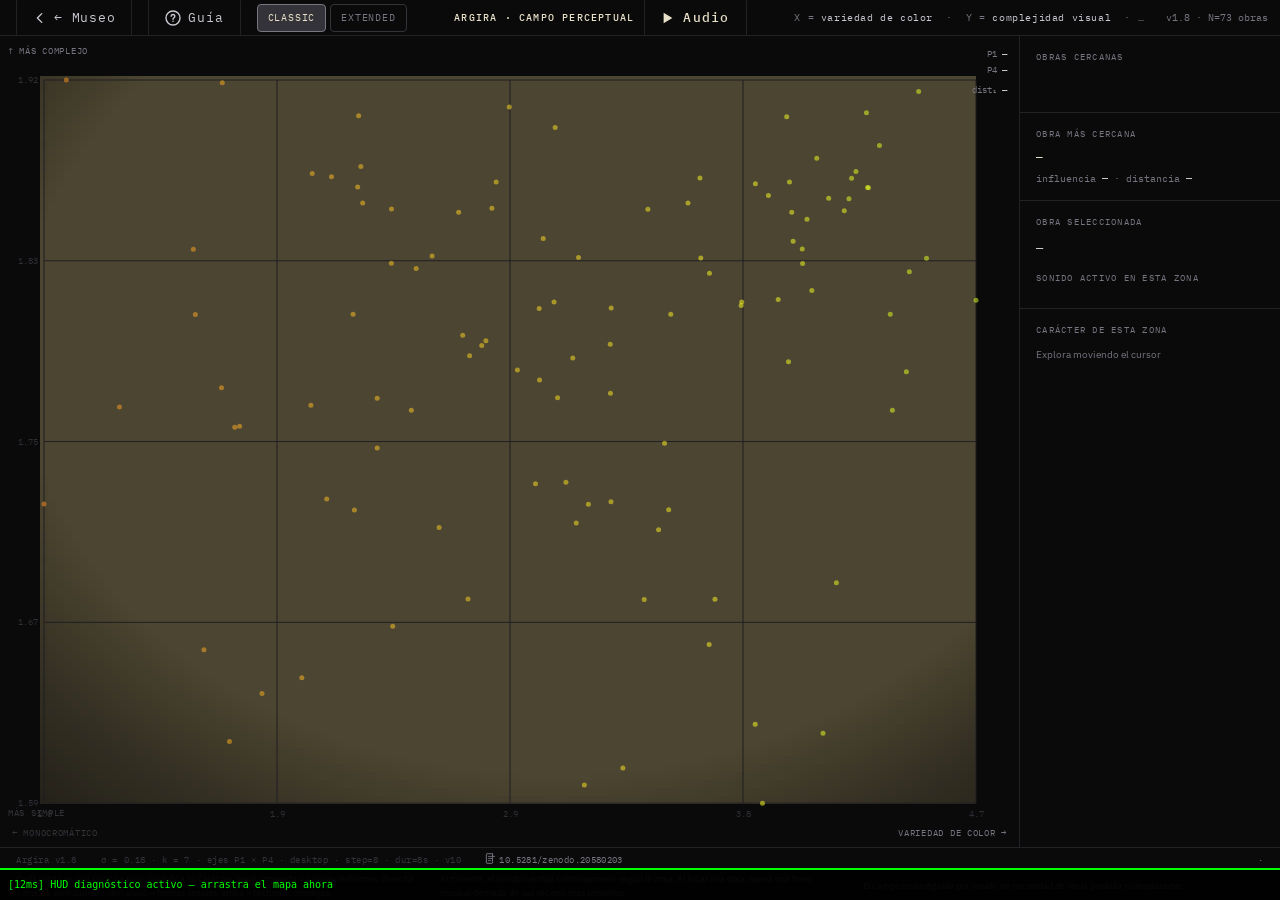
==== commit 886b3b7d: "Add files via upload" ====
--- a/index.html
+++ b/index.html
@@ -3244,14 +3244,14 @@
       log(type + ' target=' + targetInfo(e) + ' pointerType=' + e.pointerType +
           ' defaultPrevented=' + e.defaultPrevented + ' cancelable=' + e.cancelable +
           (type === 'pointermove' ? ' n=' + moveCount : ''));
-    }, { capture: true, passive: true });
+    }, { capture: false, passive: true }); // burbuja: se ejecuta DESPUÉS de los listeners de mapWrap
   });
 
   ['touchstart','touchmove','touchend','touchcancel'].forEach(type => {
     document.addEventListener(type, e => {
       log(type + ' target=' + targetInfo(e) + ' touches=' + e.touches.length +
           ' defaultPrevented=' + e.defaultPrevented + ' cancelable=' + e.cancelable);
-    }, { capture: true, passive: true });
+    }, { capture: false, passive: true }); // burbuja: mismo motivo
   });
 
   window.addEventListener('scroll', () => {
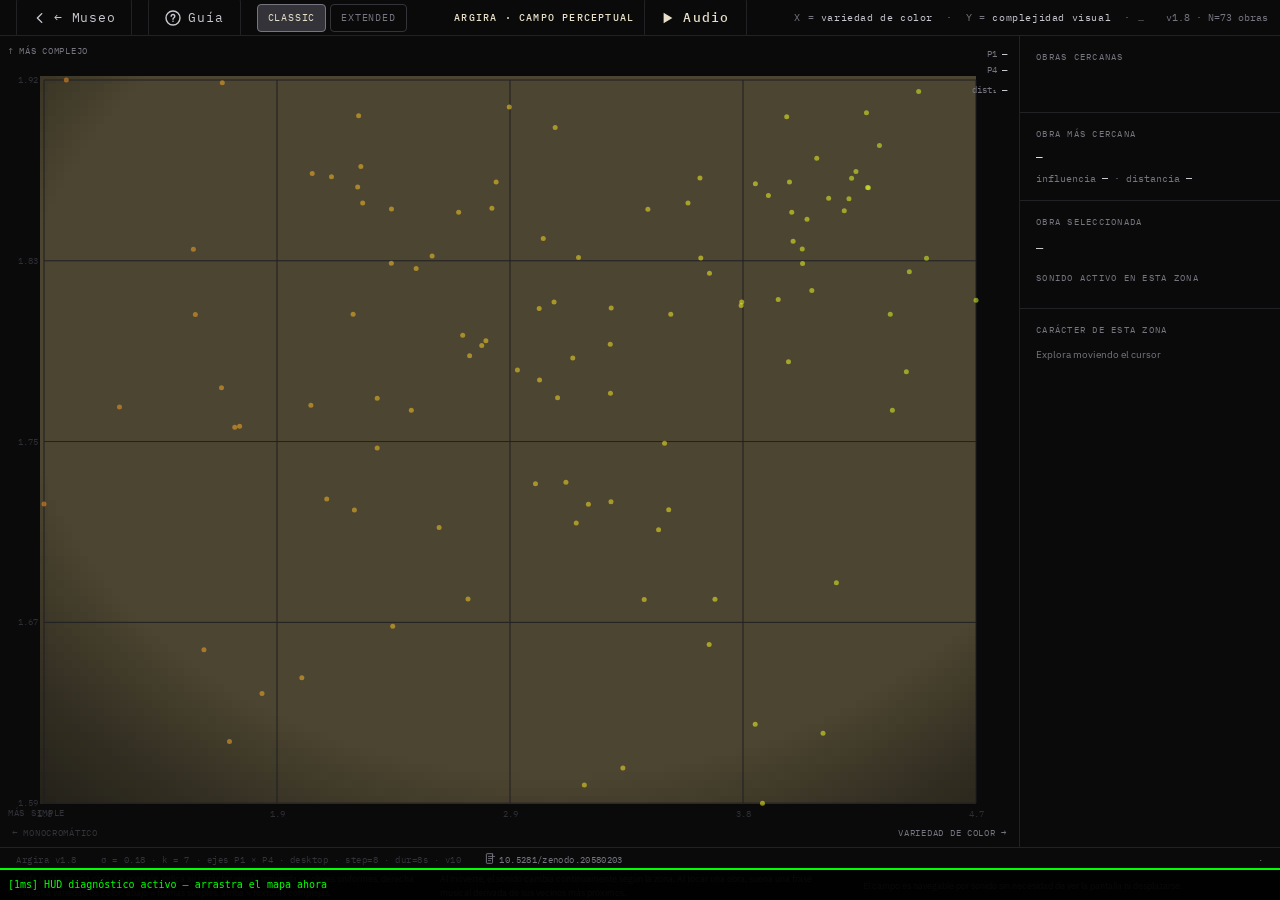
==== commit 3b244f15: "Add files via upload" ====
--- a/index.html
+++ b/index.html
@@ -2546,8 +2546,19 @@
   ptrWrite(e.clientX - rect.left, e.clientY - rect.top);
 }
 
+const TAP_MOVE_THRESHOLD_PX = 15; // px — umbral tap vs arrastre en táctil
+let _ptrDownX = 0, _ptrDownY = 0, _ptrMoved = false;
+
+// EXPERIMENTO (aislamiento de multitáctil): rastrea el único pointerId
+// táctil que la app considera "activo". No afecta a mouse/pen — solo a
+// pointerType === 'touch'. Ver pointerdown/pointermove/pointerup/pointercancel.
+let _activeTouchId = null;
+
 mapWrap.addEventListener('pointermove', e => {
   if (e.pointerType === 'touch') {
+    // EXPERIMENTO (aislamiento de multitáctil): si este move no pertenece
+    // al pointerId activo, se ignora — solo seguimos el primer dedo.
+    if (e.pointerId !== _activeTouchId) return;
     // FIX (regresión scroll táctil): preventDefault() incondicional aquí,
     // desacoplado del umbral de abajo — el bloqueo del scroll no debe
     // depender de si el gesto acaba clasificándose como tap o arrastre.
@@ -2569,8 +2580,6 @@
     onMove(e);
   }
 }, { passive: false });
-const TAP_MOVE_THRESHOLD_PX = 15; // px — umbral tap vs arrastre en táctil
-let _ptrDownX = 0, _ptrDownY = 0, _ptrMoved = false;
 
 // El modal de la obra se abre con tap simple sobre un nodo del mapa,
 // gestionado dentro de map-explorer.js (handlePointerUp). mapWrap captura
@@ -2580,6 +2589,14 @@
 // 'pointerup' directamente en vez de depender de "click".
 
 mapWrap.addEventListener('pointerdown', e => {
+  // EXPERIMENTO (aislamiento de multitáctil): si ya hay un puntero táctil
+  // activo y llega otro pointerdown táctil con distinto pointerId, se
+  // ignora por completo — no toca captura, estado ni preventDefault.
+  // Ratón y lápiz no se ven afectados (siguen su camino normal).
+  if (e.pointerType === 'touch') {
+    if (_activeTouchId !== null && e.pointerId !== _activeTouchId) return;
+    _activeTouchId = e.pointerId;
+  }
   // FIX (regresión scroll táctil): preventDefault() inmediato para touch,
   // independiente de si el gesto acaba siendo tap o arrastre. Bloquea el
   // scroll nativo desde el primer evento — antes solo se prevenía dentro
@@ -2604,6 +2621,12 @@
 }, { passive: false });
 
 mapWrap.addEventListener('pointerup', e => {
+  // EXPERIMENTO (aislamiento de multitáctil): liberar el slot de "activo"
+  // solo si este pointerup pertenece al puntero que estábamos seguimos.
+  if (e.pointerType === 'touch') {
+    if (e.pointerId !== _activeTouchId) return;
+    _activeTouchId = null;
+  }
   if (mapWrap.hasPointerCapture(e.pointerId)) {
     mapWrap.releasePointerCapture(e.pointerId);
   }
@@ -2620,6 +2643,12 @@
 });
 
 mapWrap.addEventListener('pointercancel', e => {
+  // EXPERIMENTO (aislamiento de multitáctil): liberar el slot de "activo"
+  // solo si este pointercancel pertenece al puntero que estábamos siguiendo.
+  if (e.pointerType === 'touch') {
+    if (e.pointerId !== _activeTouchId) return;
+    _activeTouchId = null;
+  }
   // Con touch-action:none + setPointerCapture, pointercancel solo llega
   // por causas reales (llamada entrante, cambio de app).
   // Liberamos captura pero NO reseteamos — el usuario puede volver.
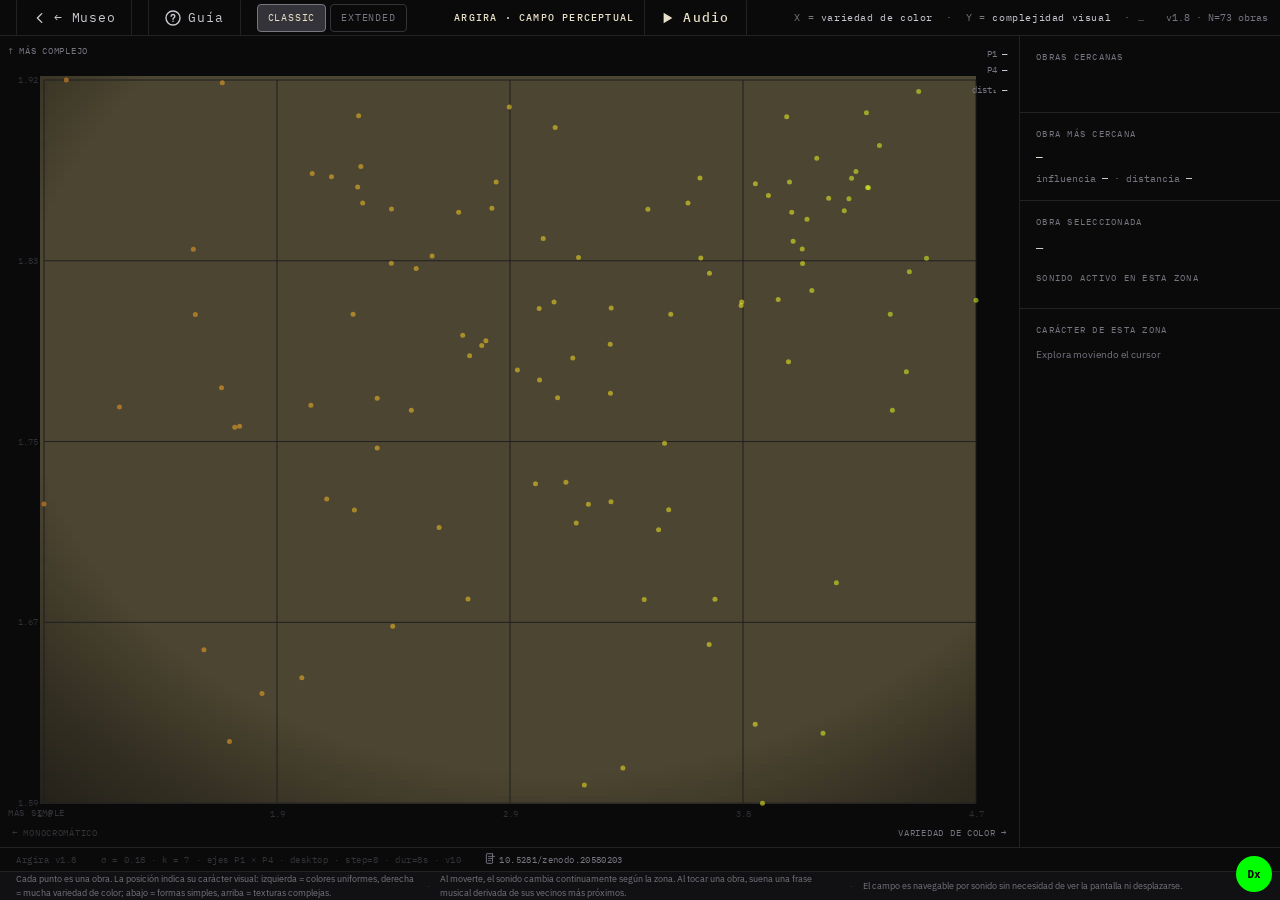
==== commit d81e44d0: "Add files via upload" ====
--- a/index.html
+++ b/index.html
@@ -3234,16 +3234,35 @@
      TEMPORAL — DIAGNÓSTICO SCROLL TÁCTIL
      Bloque autocontenido de solo lectura: no añade, quita ni modifica
      ningún listener existente. Solo OBSERVA eventos pointer/touch en
-     fase de captura sobre document, y los muestra en un HUD visual.
+     fase de captura sobre document.
+     Por defecto NO ocupa espacio en pantalla (no reduce el área del
+     mapa) — todo se graba en memoria. Un botón flotante mínimo permite
+     mostrar/ocultar el panel y descargar el log completo como .txt.
      Borrar este bloque entero cuando termine el diagnóstico.
      ══════════════════════════════════════════════════════════════ -->
-<div id="__diagHud" style="position:fixed;bottom:0;left:0;right:0;max-height:45vh;overflow-y:auto;
-  background:rgba(0,0,0,0.92);color:#0f0;font:10px/1.4 monospace;padding:8px;z-index:99999;
-  white-space:pre-wrap;pointer-events:none;border-top:2px solid #0f0;"></div>
+<button id="__diagToggle" style="position:fixed;bottom:8px;right:8px;z-index:99999;
+  width:36px;height:36px;border-radius:50%;background:#0f0;color:#000;border:none;
+  font:11px monospace;font-weight:bold;">Dx</button>
+<div id="__diagHud" hidden style="position:fixed;bottom:0;left:0;right:0;max-height:45vh;overflow-y:auto;
+  background:rgba(0,0,0,0.92);color:#0f0;font:10px/1.4 monospace;padding:8px;z-index:99998;
+  white-space:pre-wrap;border-top:2px solid #0f0;">
+  <div style="position:sticky;top:0;background:#000;padding-bottom:6px;margin-bottom:6px;
+    display:flex;gap:8px;">
+    <button id="__diagDownload" style="font:10px monospace;padding:4px 8px;">Descargar .txt</button>
+    <button id="__diagCopy" style="font:10px monospace;padding:4px 8px;">Copiar</button>
+    <button id="__diagClear" style="font:10px monospace;padding:4px 8px;">Limpiar</button>
+  </div>
+  <div id="__diagLines"></div>
+</div>
 <script>
 (function () {
   const hud = document.getElementById('__diagHud');
-  const lines = [];
+  const linesEl = document.getElementById('__diagLines');
+  const toggleBtn = document.getElementById('__diagToggle');
+  const downloadBtn = document.getElementById('__diagDownload');
+  const copyBtn = document.getElementById('__diagCopy');
+  const clearBtn = document.getElementById('__diagClear');
+  const allLines = []; // historial completo, sin límite, para exportar
   const t0 = performance.now();
   let moveCount = 0;
   let scrollDetected = false;
@@ -3251,9 +3270,13 @@
 
   function log(msg) {
     const t = (performance.now() - t0).toFixed(0);
-    lines.push('[' + t + 'ms] ' + msg);
-    if (lines.length > 40) lines.shift();
-    hud.textContent = lines.join('\n');
+    allLines.push('[' + t + 'ms] ' + msg);
+    // Solo repinta el DOM si el panel está visible, para no gastar recursos
+    // durante el gesto real que se quiere medir sin interferencia visual.
+    if (!hud.hidden) {
+      const tail = allLines.slice(-60);
+      linesEl.textContent = tail.join('\n');
+    }
   }
 
   function targetInfo(e) {
@@ -3266,7 +3289,7 @@
     document.addEventListener(type, e => {
       if (type === 'pointermove') {
         moveCount++;
-        if (moveCount % 5 !== 1) return; // muestrear cada 5 para no saturar el HUD
+        if (moveCount % 5 !== 1) return; // muestrear cada 5 para no saturar
       } else {
         moveCount = 0;
       }
@@ -3290,7 +3313,43 @@
     }
   }, { passive: true });
 
-  log('HUD diagnóstico activo — arrastra el mapa ahora');
+  toggleBtn.addEventListener('click', () => {
+    hud.hidden = !hud.hidden;
+    if (!hud.hidden) {
+      const tail = allLines.slice(-60);
+      linesEl.textContent = tail.join('\n');
+      hud.scrollTop = hud.scrollHeight;
+    }
+  });
+
+  downloadBtn.addEventListener('click', () => {
+    const blob = new Blob([allLines.join('\n')], { type: 'text/plain' });
+    const url = URL.createObjectURL(blob);
+    const a = document.createElement('a');
+    a.href = url;
+    a.download = 'argira-diag-' + Date.now() + '.txt';
+    document.body.appendChild(a);
+    a.click();
+    document.body.removeChild(a);
+    URL.revokeObjectURL(url);
+  });
+
+  copyBtn.addEventListener('click', async () => {
+    try {
+      await navigator.clipboard.writeText(allLines.join('\n'));
+      copyBtn.textContent = 'Copiado ✓';
+      setTimeout(() => { copyBtn.textContent = 'Copiar'; }, 1200);
+    } catch (err) {
+      copyBtn.textContent = 'Error';
+    }
+  });
+
+  clearBtn.addEventListener('click', () => {
+    allLines.length = 0;
+    linesEl.textContent = '';
+  });
+
+  log('HUD diagnóstico activo (oculto) — arrastra el mapa; pulsa "Dx" para ver/descargar el log');
 })();
 </script>
 <!-- ══════════════════════════════════════════════════════════════
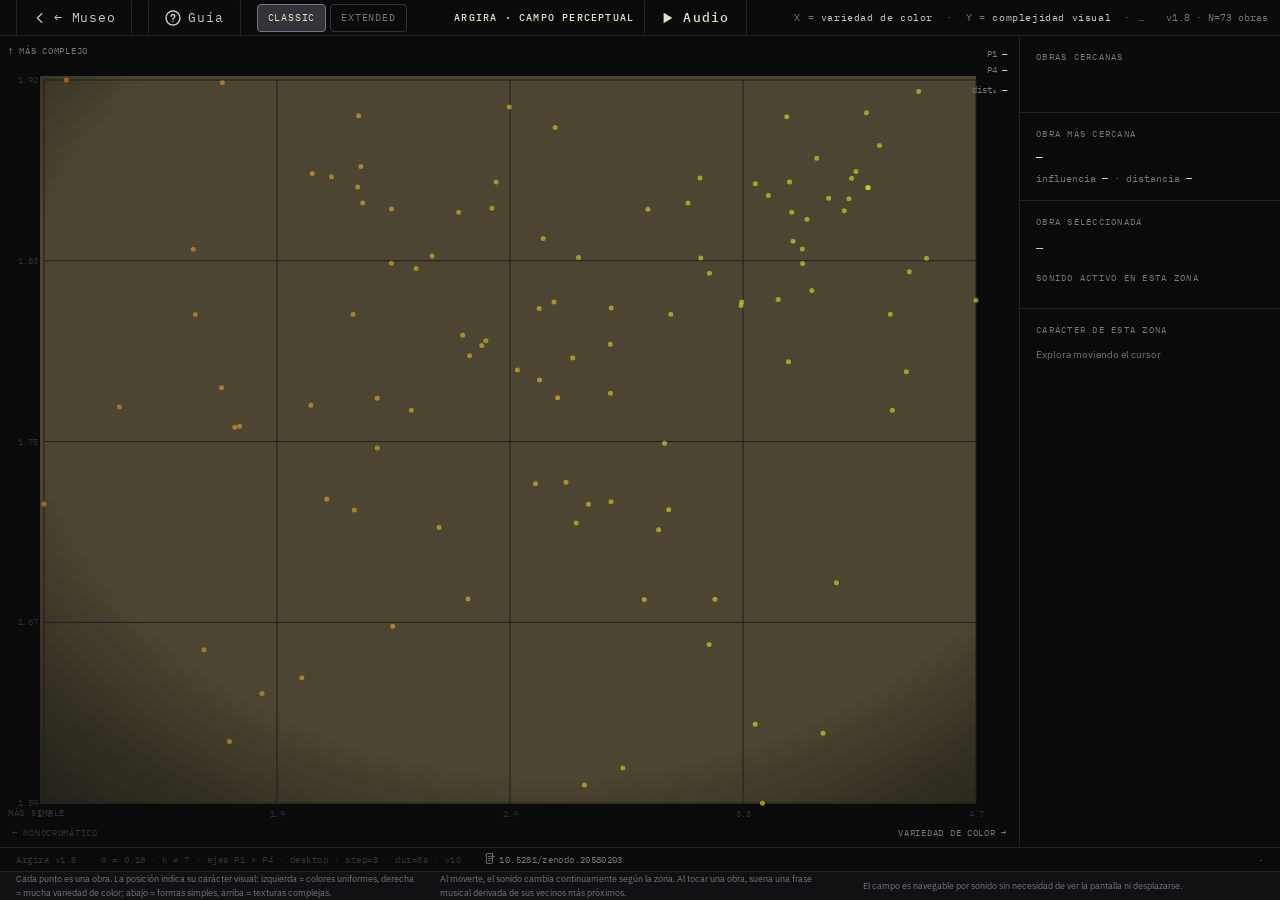
==== commit d0fa40e9: "Add files via upload" ====
--- a/index.html
+++ b/index.html
@@ -2140,10 +2140,8 @@
   try {
     _rafLoopBody();
   } catch (err) {
-    // ── DIAGNÓSTICO TEMPORAL — pantalla negra / bucle detenido ──────
+    // ── Guard de errores — pantalla negra / bucle detenido ──────
     // Muestra el error real en pantalla en vez de fallar en silencio.
-    // Quitar este try/catch (y volver a inline el cuerpo) una vez
-    // identificada y resuelta la causa.
     console.error('[rafLoop] excepción capturada:', err);
     if (typeof elStatus !== 'undefined' && elStatus) {
       elStatus.textContent = `⚠ rafLoop error: ${err.message}`;
@@ -2556,13 +2554,24 @@
 
 mapWrap.addEventListener('pointermove', e => {
   if (e.pointerType === 'touch') {
+    // FIX (bug scroll táctil — condición de carrera con preventDefault):
+    // preventDefault() se llama AQUÍ, primero, para CUALQUIER pointermove
+    // de tipo touch — ANTES del filtro de pointerId activo de abajo.
+    // Motivo: en la versión anterior, el filtro de abajo hacía "return"
+    // para cualquier pointerId que no fuera el activo SIN haber llamado
+    // preventDefault() en ese evento. Un solo pointermove así (dedo
+    // secundario accidental, pointerId reasignado por Android en un
+    // frame de borde) bastaba para que Chrome interpretara ese frame
+    // como "no bloqueado" e iniciara scroll nativo — que ya no se puede
+    // cancelar en frames posteriores por mucho preventDefault() que se
+    // llame después. Bloquear siempre, antes de cualquier otra decisión,
+    // es la única forma de que ningún frame del gesto quede sin cubrir.
+    e.preventDefault();
     // EXPERIMENTO (aislamiento de multitáctil): si este move no pertenece
-    // al pointerId activo, se ignora — solo seguimos el primer dedo.
+    // al pointerId activo, se ignora a partir de aquí — solo seguimos el
+    // primer dedo. El preventDefault() de arriba YA se ejecutó para este
+    // evento, independientemente de este filtro.
     if (e.pointerId !== _activeTouchId) return;
-    // FIX (regresión scroll táctil): preventDefault() incondicional aquí,
-    // desacoplado del umbral de abajo — el bloqueo del scroll no debe
-    // depender de si el gesto acaba clasificándose como tap o arrastre.
-    e.preventDefault();
     // FIX (bloque 1E): en táctil, el HUD (P1/P4, halo) solo debe encenderse
     // tras confirmar arrastre real — no en el primer pointermove de un tap
     // que va a abrir el modal. Antes onMove(e) se llamaba incondicionalmente
@@ -2589,19 +2598,29 @@
 // 'pointerup' directamente en vez de depender de "click".
 
 mapWrap.addEventListener('pointerdown', e => {
+  // FIX (bug scroll táctil — condición de carrera con preventDefault):
+  // preventDefault() se llama AQUÍ, primero, incondicionalmente para
+  // cualquier pointerdown de tipo touch — ANTES del filtro de aislamiento
+  // de multitáctil de abajo. Motivo: si este preventDefault() se movía
+  // después del "return" del filtro (versión anterior), un segundo dedo
+  // que llegaba mientras el primero seguía activo se descartaba SIN
+  // llamar preventDefault(), dejando ese frame sin bloquear para Chrome
+  // — suficiente para que el navegador arrancara su propio scroll nativo
+  // compositor-side, que ya no se puede cancelar con preventDefault()
+  // en eventos posteriores. Bloquear siempre, cueste lo que cueste al
+  // resto de la lógica del gesto, es la única forma de que el primer
+  // frame del toque quede garantizado como "no scroll" para el navegador.
+  if (e.pointerType === 'touch') e.preventDefault();
+
   // EXPERIMENTO (aislamiento de multitáctil): si ya hay un puntero táctil
   // activo y llega otro pointerdown táctil con distinto pointerId, se
-  // ignora por completo — no toca captura, estado ni preventDefault.
+  // ignora a partir de aquí — no toca captura ni estado. El preventDefault()
+  // de arriba YA se ejecutó para este evento, independientemente de este filtro.
   // Ratón y lápiz no se ven afectados (siguen su camino normal).
   if (e.pointerType === 'touch') {
     if (_activeTouchId !== null && e.pointerId !== _activeTouchId) return;
     _activeTouchId = e.pointerId;
   }
-  // FIX (regresión scroll táctil): preventDefault() inmediato para touch,
-  // independiente de si el gesto acaba siendo tap o arrastre. Bloquea el
-  // scroll nativo desde el primer evento — antes solo se prevenía dentro
-  // de onMove(e), que ahora es condicional al umbral de 15px (ver pointermove).
-  if (e.pointerType === 'touch') e.preventDefault();
   // Captura el puntero: garantiza que pointermove siga llegando
   // aunque el dedo salga del área — clave en Android Chrome
   mapWrap.setPointerCapture(e.pointerId);
@@ -3230,130 +3249,5 @@
 })();
 </script>
 
-<!-- ══════════════════════════════════════════════════════════════
-     TEMPORAL — DIAGNÓSTICO SCROLL TÁCTIL
-     Bloque autocontenido de solo lectura: no añade, quita ni modifica
-     ningún listener existente. Solo OBSERVA eventos pointer/touch en
-     fase de captura sobre document.
-     Por defecto NO ocupa espacio en pantalla (no reduce el área del
-     mapa) — todo se graba en memoria. Un botón flotante mínimo permite
-     mostrar/ocultar el panel y descargar el log completo como .txt.
-     Borrar este bloque entero cuando termine el diagnóstico.
-     ══════════════════════════════════════════════════════════════ -->
-<button id="__diagToggle" style="position:fixed;bottom:8px;right:8px;z-index:99999;
-  width:36px;height:36px;border-radius:50%;background:#0f0;color:#000;border:none;
-  font:11px monospace;font-weight:bold;">Dx</button>
-<div id="__diagHud" hidden style="position:fixed;bottom:0;left:0;right:0;max-height:45vh;overflow-y:auto;
-  background:rgba(0,0,0,0.92);color:#0f0;font:10px/1.4 monospace;padding:8px;z-index:99998;
-  white-space:pre-wrap;border-top:2px solid #0f0;">
-  <div style="position:sticky;top:0;background:#000;padding-bottom:6px;margin-bottom:6px;
-    display:flex;gap:8px;">
-    <button id="__diagDownload" style="font:10px monospace;padding:4px 8px;">Descargar .txt</button>
-    <button id="__diagCopy" style="font:10px monospace;padding:4px 8px;">Copiar</button>
-    <button id="__diagClear" style="font:10px monospace;padding:4px 8px;">Limpiar</button>
-  </div>
-  <div id="__diagLines"></div>
-</div>
-<script>
-(function () {
-  const hud = document.getElementById('__diagHud');
-  const linesEl = document.getElementById('__diagLines');
-  const toggleBtn = document.getElementById('__diagToggle');
-  const downloadBtn = document.getElementById('__diagDownload');
-  const copyBtn = document.getElementById('__diagCopy');
-  const clearBtn = document.getElementById('__diagClear');
-  const allLines = []; // historial completo, sin límite, para exportar
-  const t0 = performance.now();
-  let moveCount = 0;
-  let scrollDetected = false;
-  let startScrollY = window.scrollY;
-
-  function log(msg) {
-    const t = (performance.now() - t0).toFixed(0);
-    allLines.push('[' + t + 'ms] ' + msg);
-    // Solo repinta el DOM si el panel está visible, para no gastar recursos
-    // durante el gesto real que se quiere medir sin interferencia visual.
-    if (!hud.hidden) {
-      const tail = allLines.slice(-60);
-      linesEl.textContent = tail.join('\n');
-    }
-  }
-
-  function targetInfo(e) {
-    const t = e.target;
-    if (!t) return 'null';
-    return (t.id ? '#' + t.id : '') + (t.className && typeof t.className === 'string' ? '.' + t.className.split(' ').join('.') : '') || t.tagName;
-  }
-
-  ['pointerdown','pointermove','pointerup','pointercancel'].forEach(type => {
-    document.addEventListener(type, e => {
-      if (type === 'pointermove') {
-        moveCount++;
-        if (moveCount % 5 !== 1) return; // muestrear cada 5 para no saturar
-      } else {
-        moveCount = 0;
-      }
-      log(type + ' target=' + targetInfo(e) + ' pointerType=' + e.pointerType +
-          ' defaultPrevented=' + e.defaultPrevented + ' cancelable=' + e.cancelable +
-          (type === 'pointermove' ? ' n=' + moveCount : ''));
-    }, { capture: false, passive: true }); // burbuja: se ejecuta DESPUÉS de los listeners de mapWrap
-  });
-
-  ['touchstart','touchmove','touchend','touchcancel'].forEach(type => {
-    document.addEventListener(type, e => {
-      log(type + ' target=' + targetInfo(e) + ' touches=' + e.touches.length +
-          ' defaultPrevented=' + e.defaultPrevented + ' cancelable=' + e.cancelable);
-    }, { capture: false, passive: true }); // burbuja: mismo motivo
-  });
-
-  window.addEventListener('scroll', () => {
-    if (!scrollDetected) {
-      scrollDetected = true;
-      log('⚠️ SCROLL DETECTADO — scrollY ' + startScrollY + ' → ' + window.scrollY);
-    }
-  }, { passive: true });
-
-  toggleBtn.addEventListener('click', () => {
-    hud.hidden = !hud.hidden;
-    if (!hud.hidden) {
-      const tail = allLines.slice(-60);
-      linesEl.textContent = tail.join('\n');
-      hud.scrollTop = hud.scrollHeight;
-    }
-  });
-
-  downloadBtn.addEventListener('click', () => {
-    const blob = new Blob([allLines.join('\n')], { type: 'text/plain' });
-    const url = URL.createObjectURL(blob);
-    const a = document.createElement('a');
-    a.href = url;
-    a.download = 'argira-diag-' + Date.now() + '.txt';
-    document.body.appendChild(a);
-    a.click();
-    document.body.removeChild(a);
-    URL.revokeObjectURL(url);
-  });
-
-  copyBtn.addEventListener('click', async () => {
-    try {
-      await navigator.clipboard.writeText(allLines.join('\n'));
-      copyBtn.textContent = 'Copiado ✓';
-      setTimeout(() => { copyBtn.textContent = 'Copiar'; }, 1200);
-    } catch (err) {
-      copyBtn.textContent = 'Error';
-    }
-  });
-
-  clearBtn.addEventListener('click', () => {
-    allLines.length = 0;
-    linesEl.textContent = '';
-  });
-
-  log('HUD diagnóstico activo (oculto) — arrastra el mapa; pulsa "Dx" para ver/descargar el log');
-})();
-</script>
-<!-- ══════════════════════════════════════════════════════════════
-     FIN TEMPORAL — DIAGNÓSTICO SCROLL TÁCTIL
-     ══════════════════════════════════════════════════════════════ -->
 </body>
 </html>
